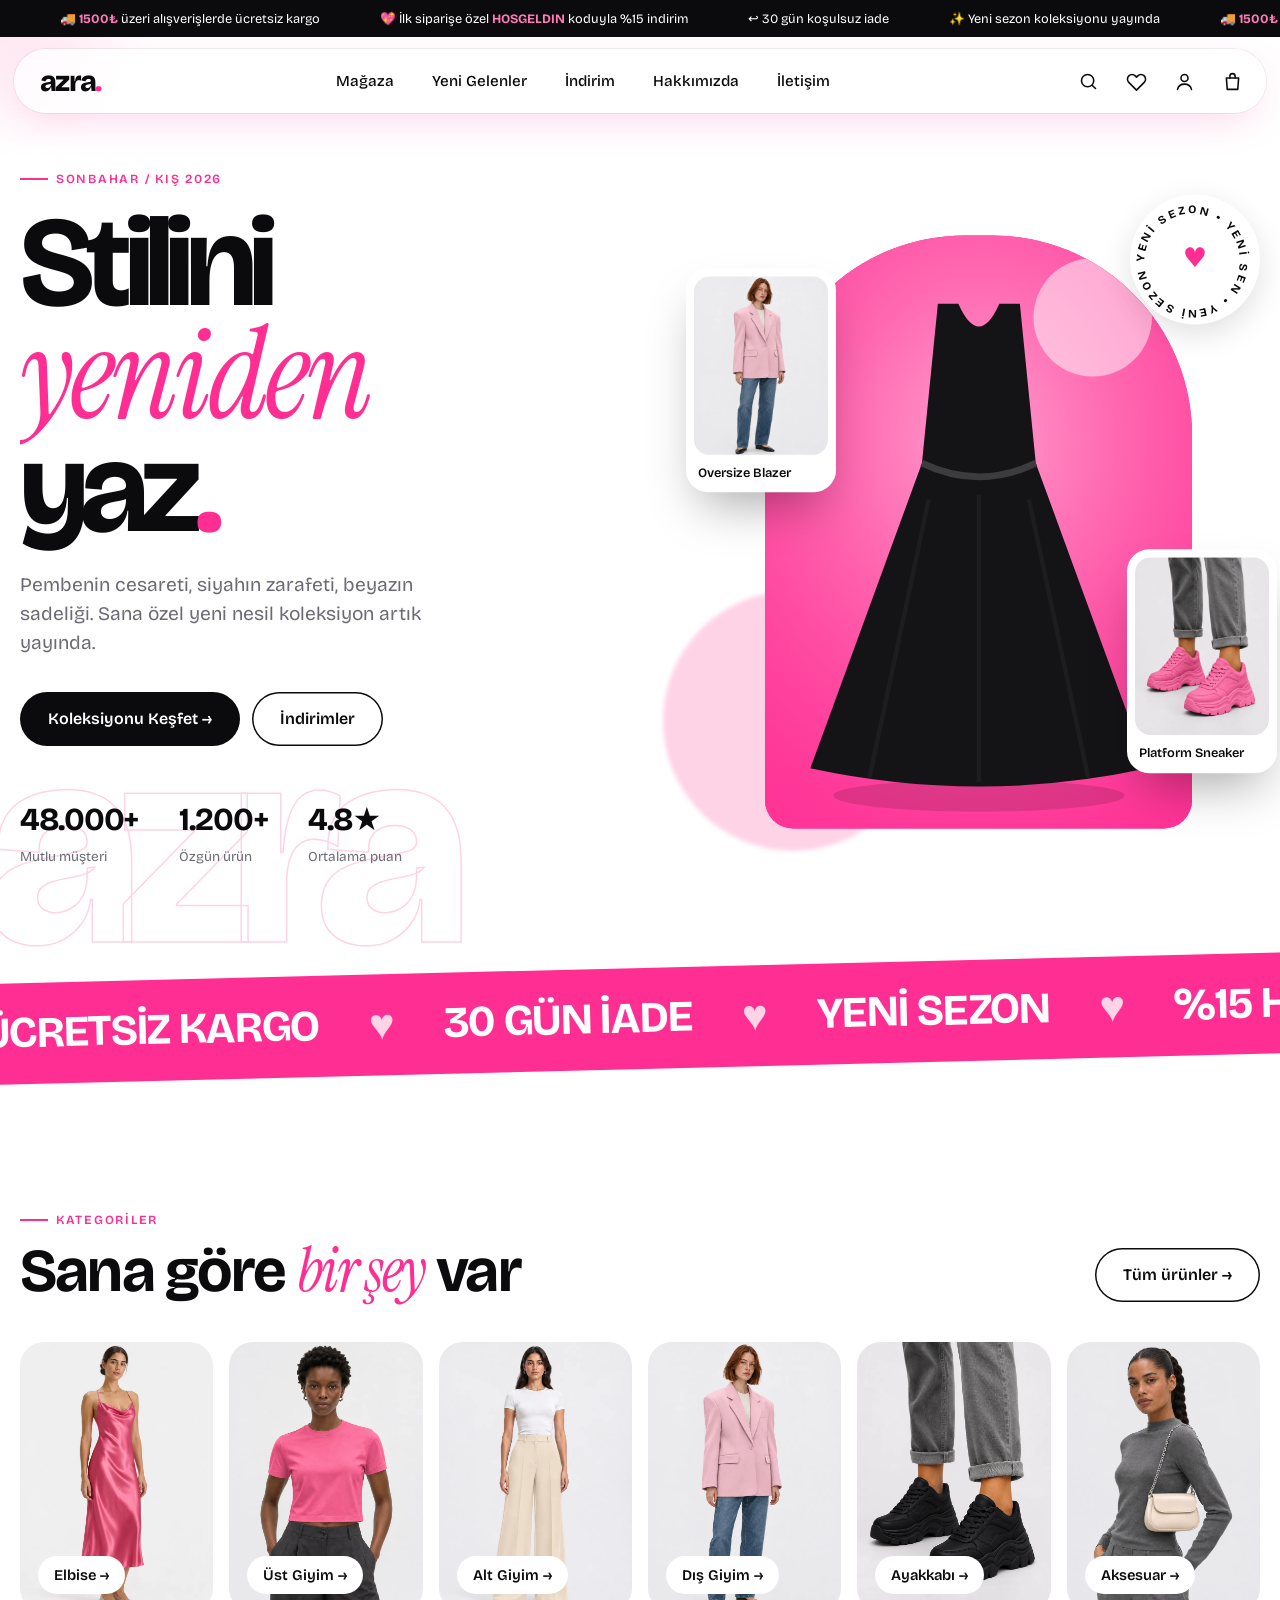
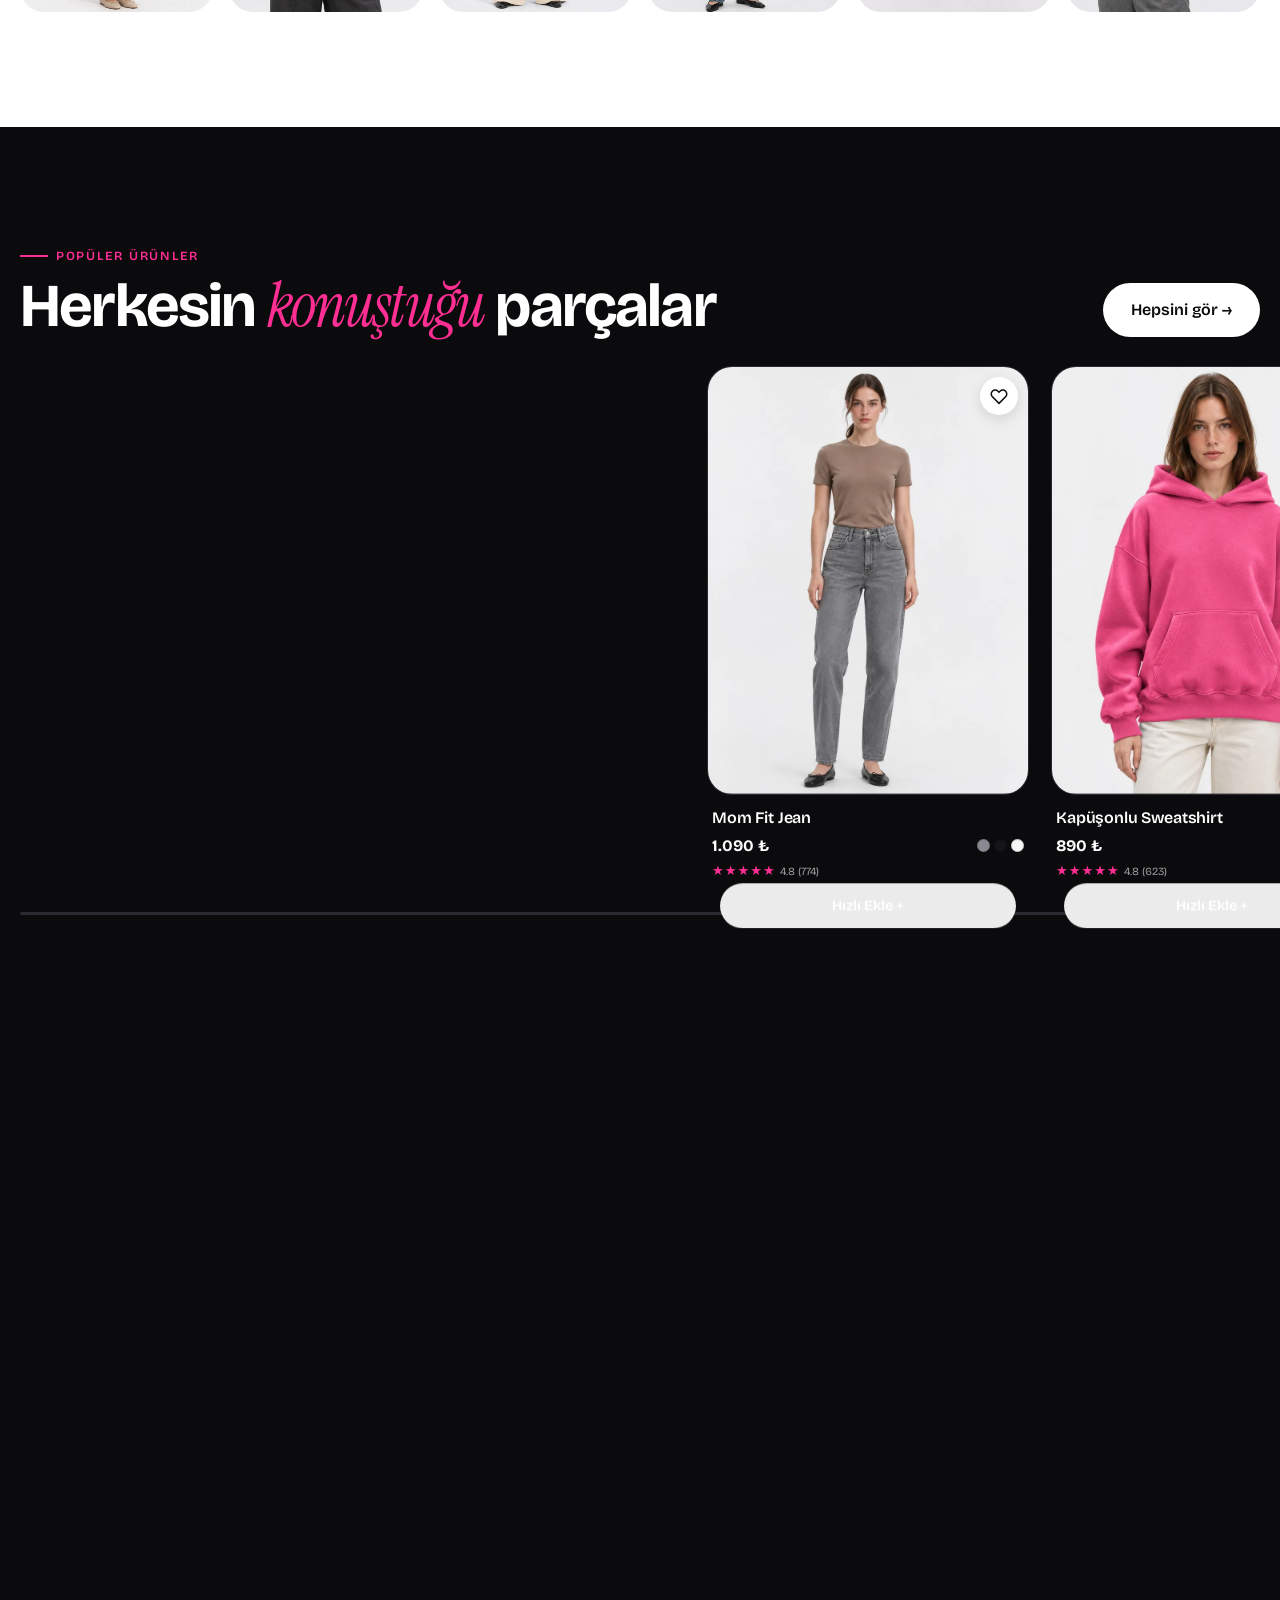
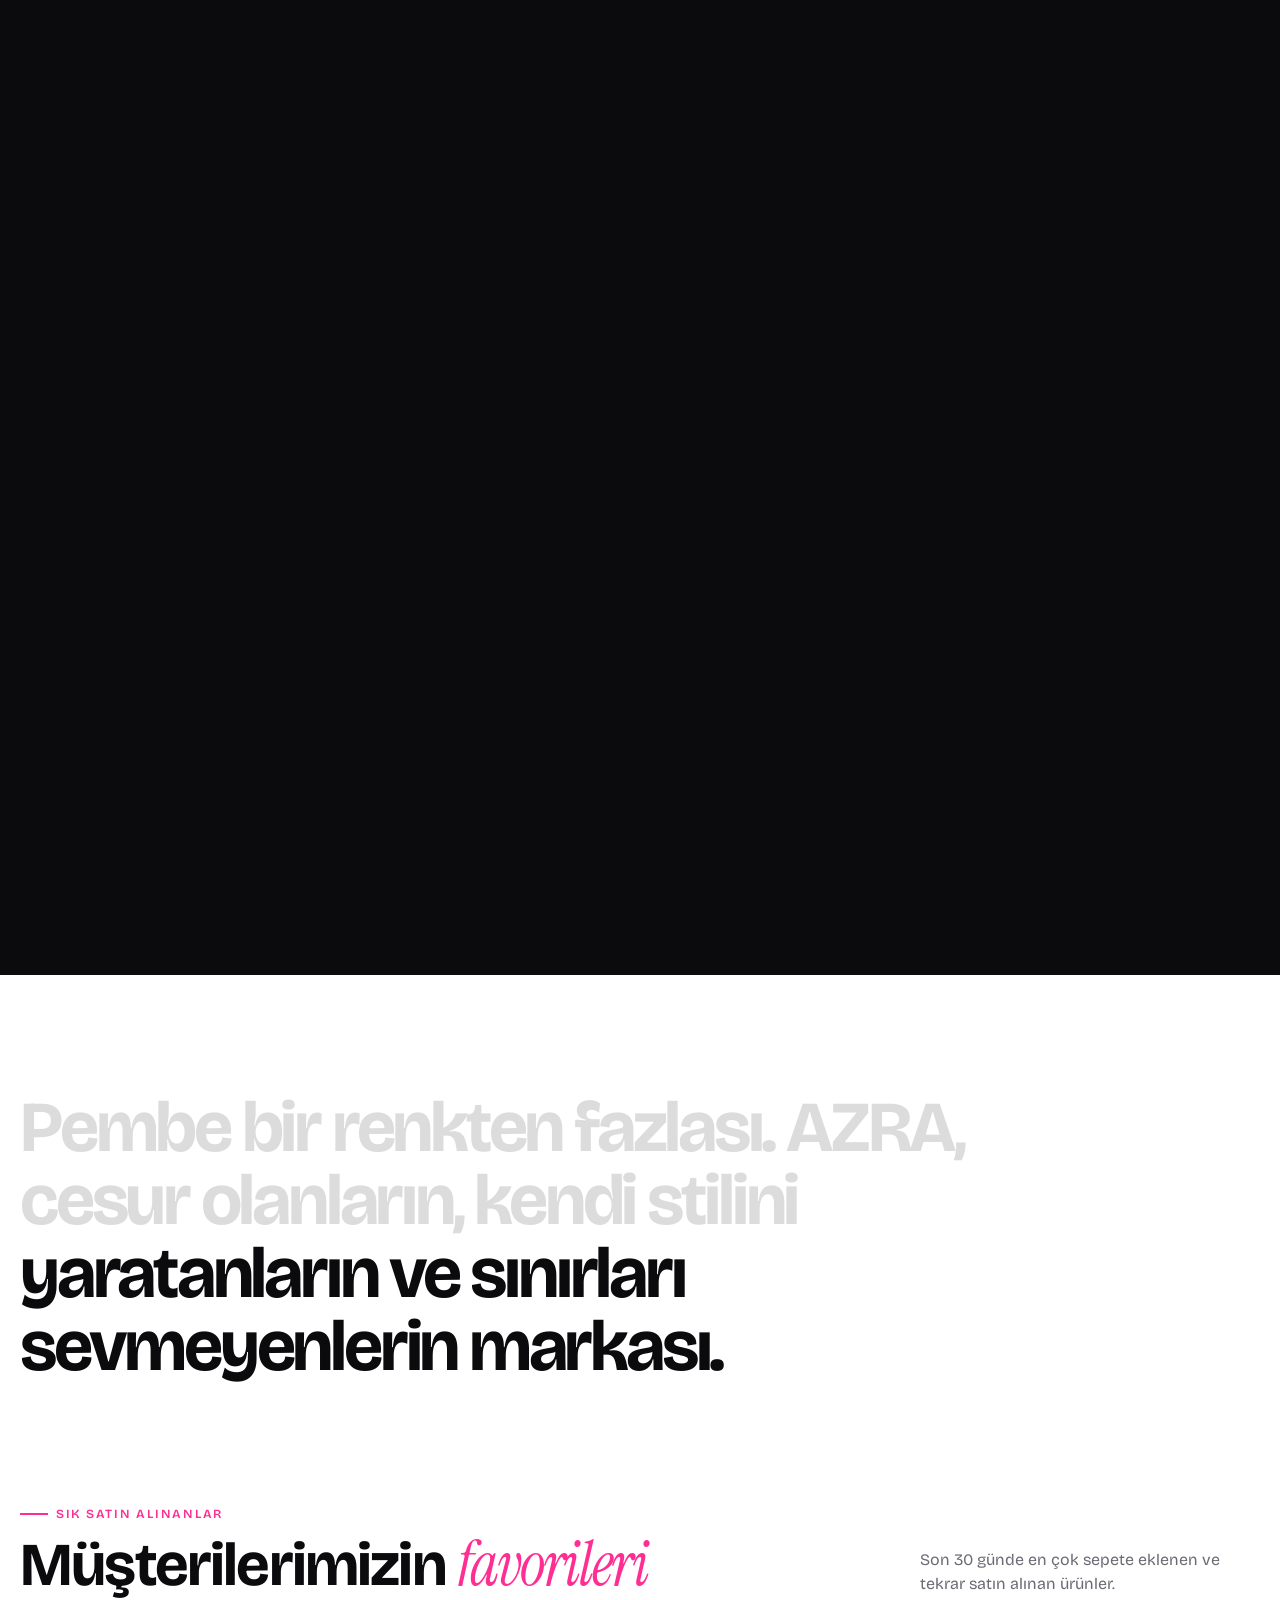
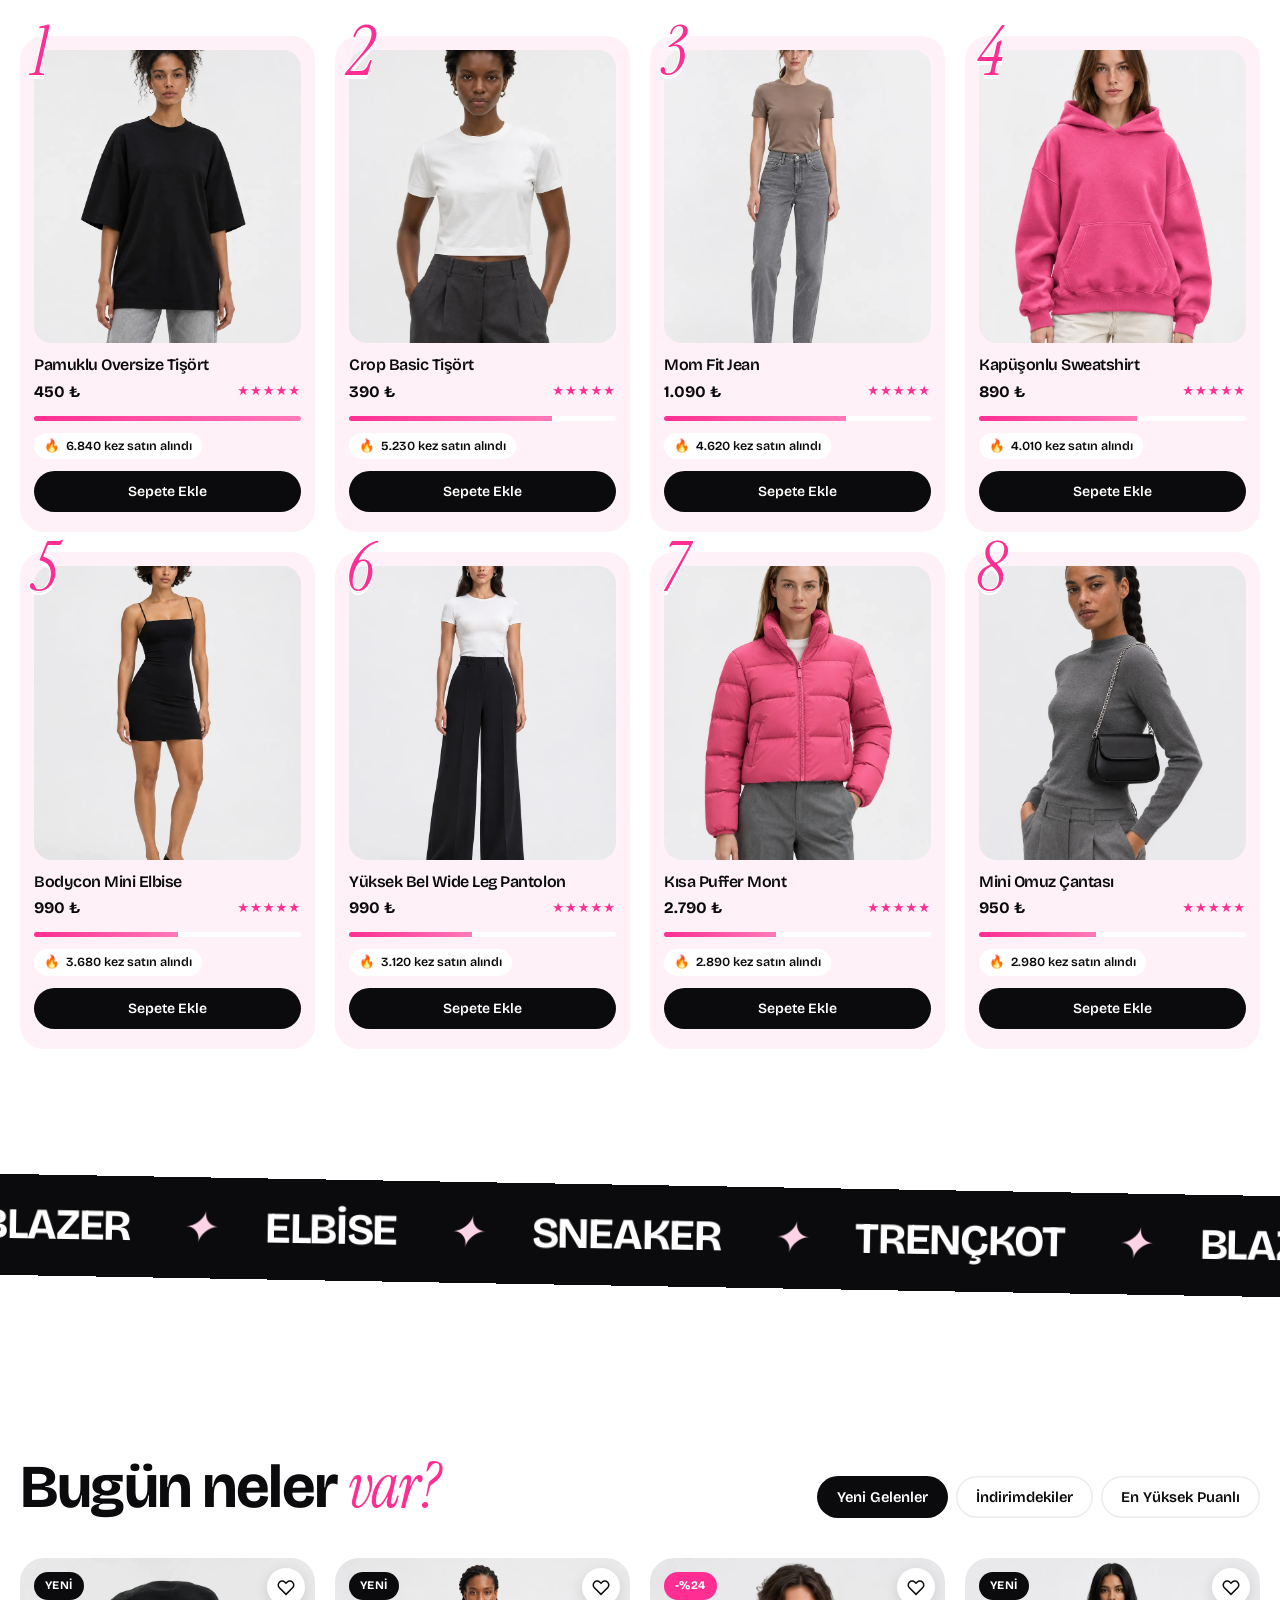
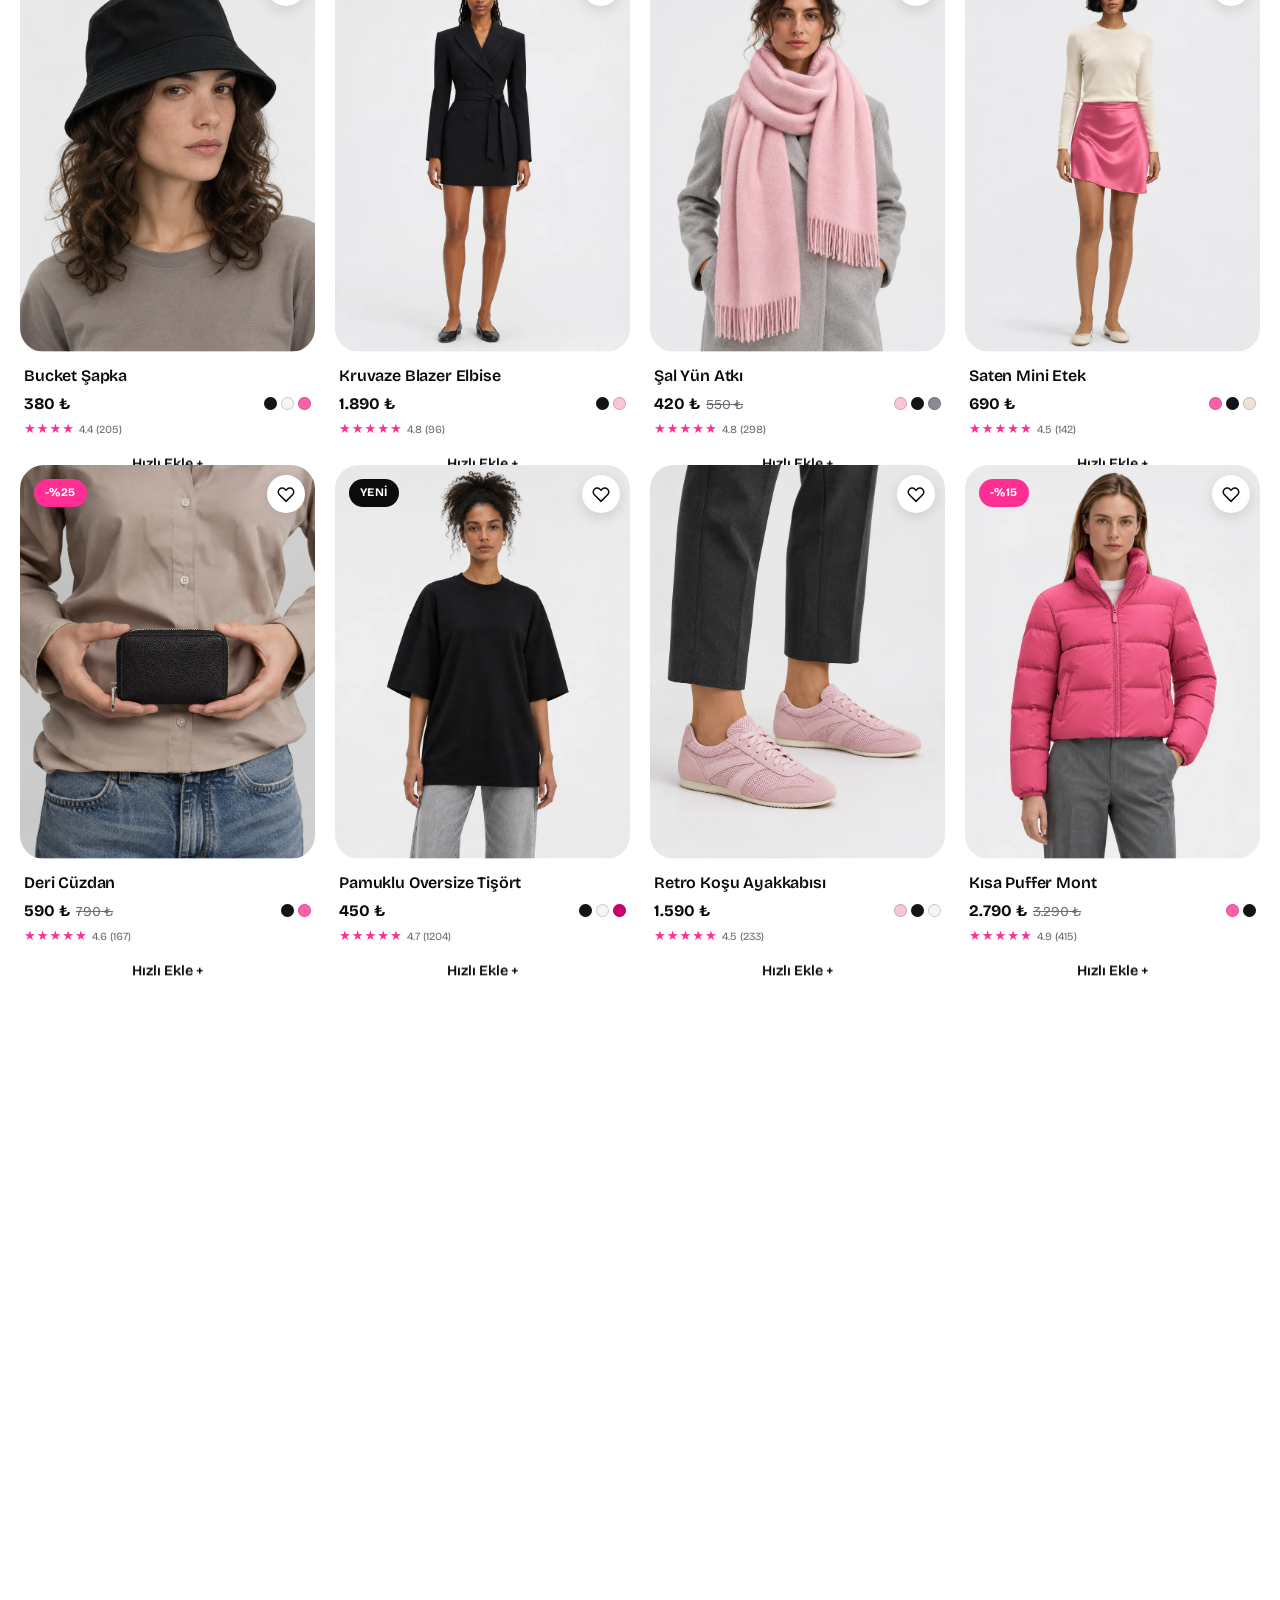
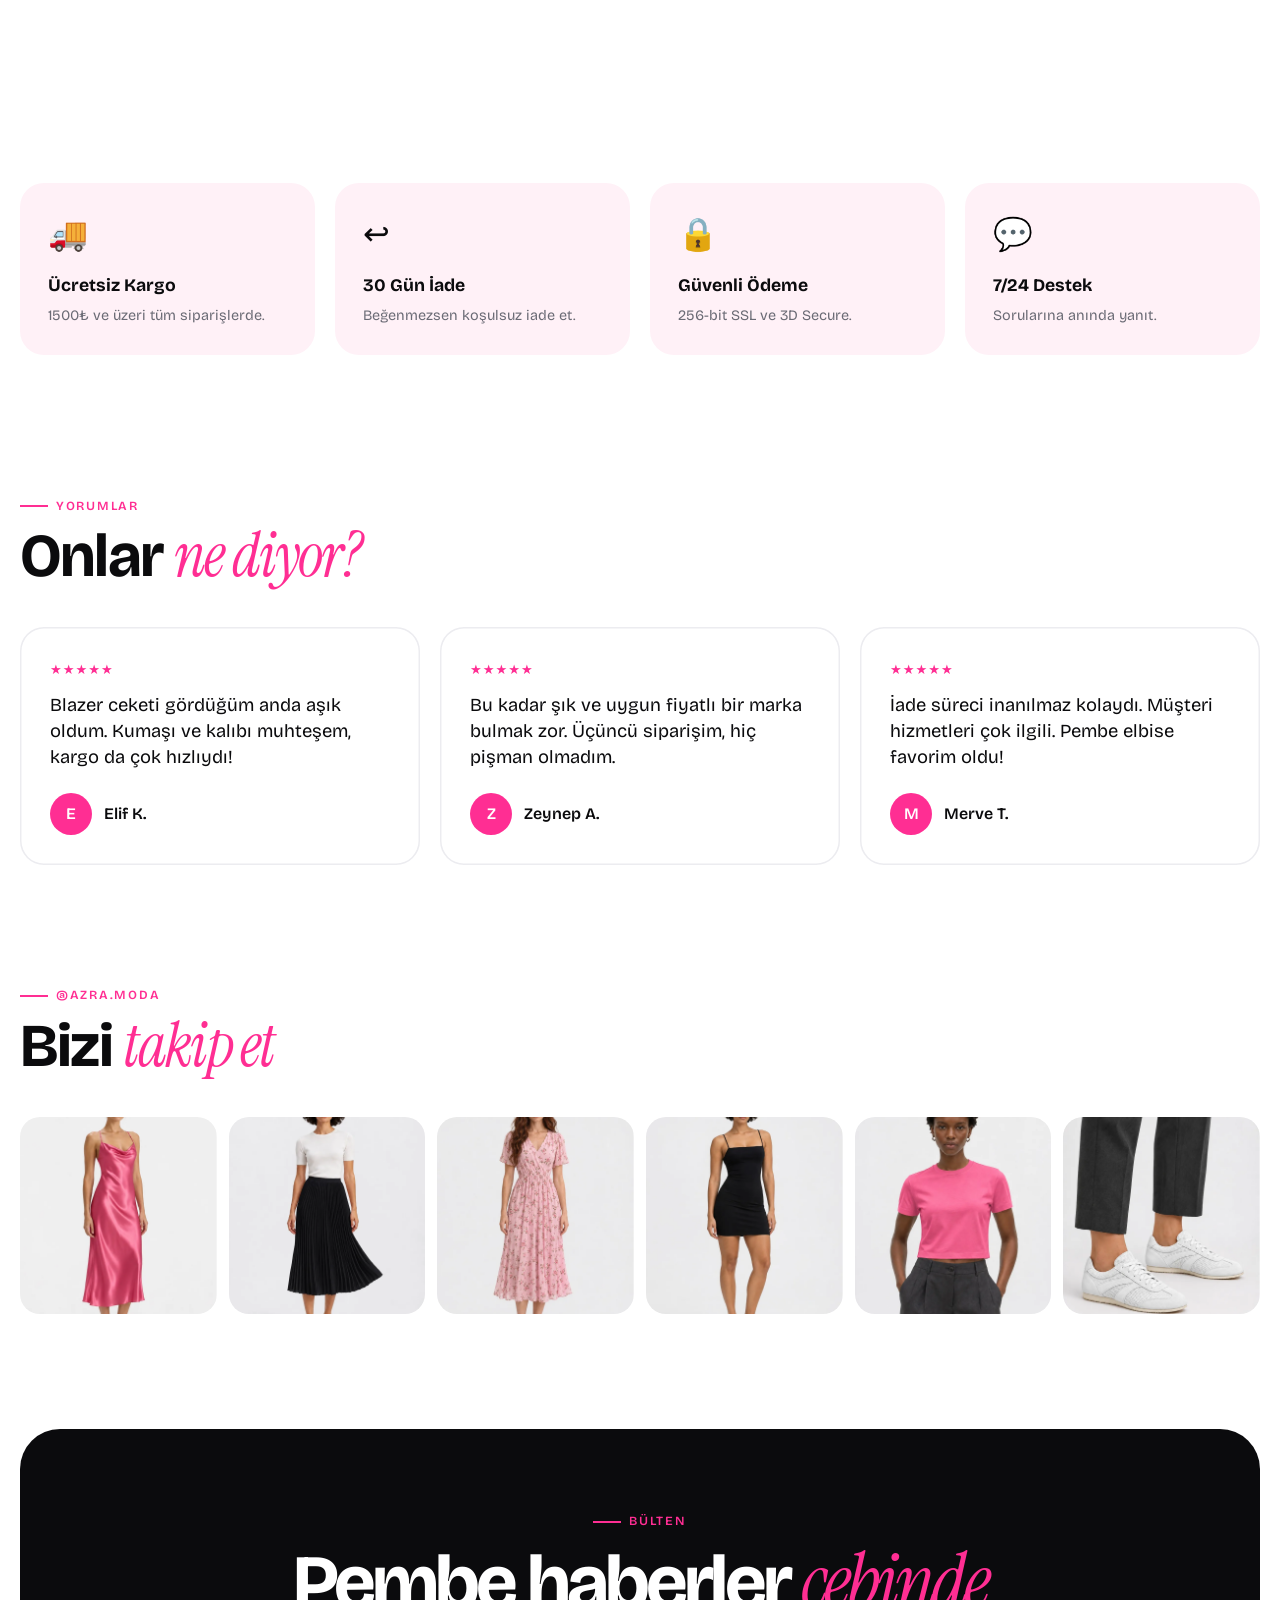
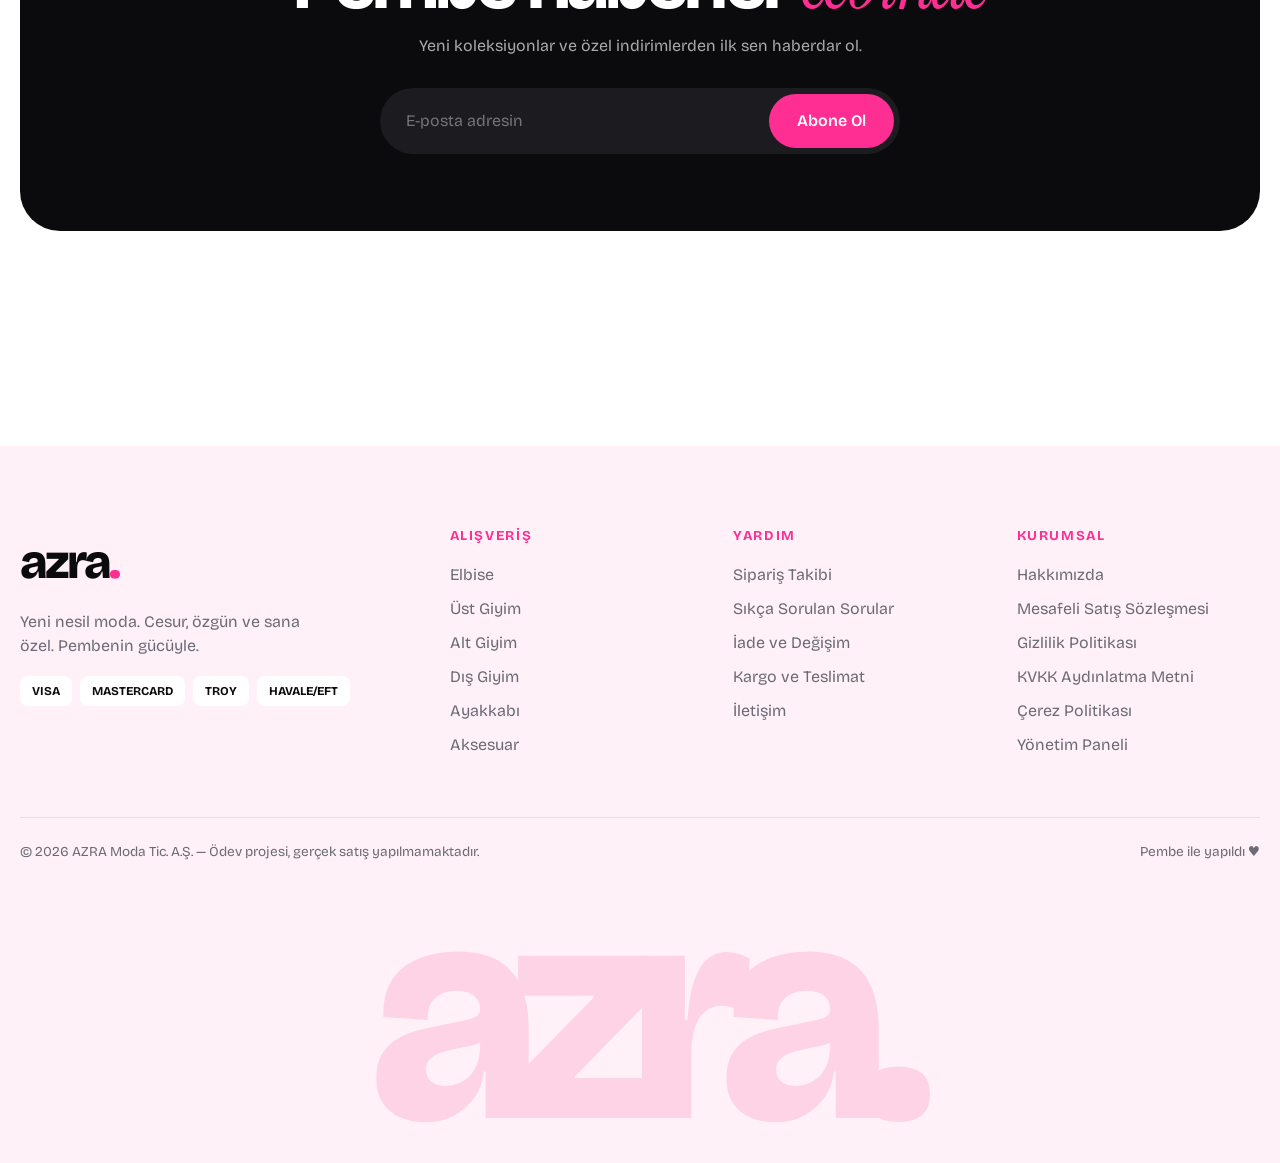
==== index.html @ 54b7c6b0 "AZRA e-ticaret sitesi: gerçek ürün fotoğrafları eklendi Co-Authored-By: Claude Sonnet 5.5 <noreply@a" ====
<!doctype html>
<html lang="tr">
<head>
<meta charset="utf-8"><meta name="viewport" content="width=device-width,initial-scale=1">
<title>AZRA — Yeni Nesil Moda</title>
<meta name="description" content="AZRA: pembe, siyah ve beyazın gücüyle yeni nesil giyim mağazası.">
<link rel="stylesheet" href="css/style.css">
<script defer src="js/data.js"></script><script defer src="js/app.js"></script><script defer src="js/pages.js"></script>
</head>
<body data-page="home">
<main>
<!-- HERO -->
<section class="hero"><div class="wrap">
 <div class="hero-grid">
  <div>
   <span class="eyebrow rv">Sonbahar / Kış 2026</span>
   <h1 style="margin-top:18px"><span class="mask"><span>Stilini</span></span><span class="mask" style="--d:.12s"><span><span class="serif">yeniden</span></span></span><span class="mask" style="--d:.24s"><span>yaz<span class="pink">.</span></span></span></h1>
   <p class="lead rv" style="--d:.4s">Pembenin cesareti, siyahın zarafeti, beyazın sadeliği. Sana özel yeni nesil koleksiyon artık yayında.</p>
   <div class="cta rv" style="--d:.5s"><a class="btn" href="products.html?f=new">Koleksiyonu Keşfet →</a><a class="btn ghost" href="products.html?f=sale">İndirimler</a></div>
   <div class="hero-stats rv" style="--d:.6s"><div><b data-count="48000" data-suf="+">0</b><span>Mutlu müşteri</span></div><div><b data-count="1200" data-suf="+">0</b><span>Özgün ürün</span></div><div><b>4.8★</b><span>Ortalama puan</span></div></div>
  </div>
  <div class="hero-vis rv z">
   <div class="blob" data-speed=".08" style="width:260px;height:260px;background:var(--soft);left:-6%;bottom:-4%"></div>
   <div class="hv-main" data-speed=".04" id="hv-main"></div>
   <div class="hv-card hv-1" data-speed=".12"><div class="im" id="hv1"></div><small>Oversize Blazer</small></div>
   <div class="hv-card hv-2" data-speed="-.08"><div class="im" id="hv2"></div><small>Platform Sneaker</small></div>
   <div class="spinwrap" data-speed=".1"><svg class="spin" viewBox="0 0 130 130"><defs><path id="cp" d="M65 65m-48 0a48 48 0 1 1 96 0a48 48 0 1 1-96 0"/></defs><text><textPath href="#cp">YENİ SEZON • YENİ SEN • YENİ SEZON •</textPath></text></svg></div>
  </div>
 </div>
</div><div class="bgword" data-speed="-.05">azra</div></section>

<div class="band"><div class="mq"><span>ÜCRETSİZ KARGO</span><span class="serif">♥</span><span>30 GÜN İADE</span><span class="serif">♥</span><span>YENİ SEZON</span><span class="serif">♥</span><span>%15 HOŞ GELDİN</span><span class="serif">♥</span><span>ÜCRETSİZ KARGO</span><span class="serif">♥</span><span>30 GÜN İADE</span><span class="serif">♥</span><span>YENİ SEZON</span><span class="serif">♥</span><span>%15 HOŞ GELDİN</span><span class="serif">♥</span></div></div>

<!-- KATEGORİLER -->
<section class="sec"><div class="wrap">
 <div class="sec-head"><div><span class="eyebrow rv">Kategoriler</span><h2 class="title rv">Sana göre <span class="serif pink">bir şey</span> var</h2></div><a class="btn ghost rv" href="products.html">Tüm ürünler →</a></div>
 <div class="cats" id="cats"></div>
</div></section>

<!-- POPÜLER ÜRÜNLER: yatay kaydırmalı vitrin -->
<section class="hs"><div class="hs-pin">
 <div class="hs-head"><span class="eyebrow">Popüler Ürünler</span><div class="sec-head" style="margin:10px 0 0"><h2 class="title" style="color:#fff;margin:0">Herkesin <span class="serif pink">konuştuğu</span> parçalar</h2><a class="btn light" href="products.html">Hepsini gör →</a></div></div>
 <div class="hs-track" id="pop-track"></div>
 <div class="hs-bar"><i></i></div>
</div></section>

<!-- MANİFESTO -->
<section class="sec"><div class="wrap"><p class="statement">Pembe bir renkten fazlası. AZRA, cesur olanların, kendi stilini yaratanların ve sınırları sevmeyenlerin markası.</p></div></section>

<!-- SIK SATIN ALINANLAR -->
<section class="sec" style="padding-top:0"><div class="wrap">
 <div class="sec-head"><div><span class="eyebrow rv">Sık Satın Alınanlar</span><h2 class="title rv">Müşterilerimizin <span class="serif pink">favorileri</span></h2></div><p class="muted rv" style="max-width:340px">Son 30 günde en çok sepete eklenen ve tekrar satın alınan ürünler.</p></div>
 <div class="rank" id="rank"></div>
</div></section>

<div class="band dark"><div class="mq"><span>BLAZER</span><span class="serif pink">✦</span><span>ELBİSE</span><span class="serif pink">✦</span><span>SNEAKER</span><span class="serif pink">✦</span><span>TRENÇKOT</span><span class="serif pink">✦</span><span>BLAZER</span><span class="serif pink">✦</span><span>ELBİSE</span><span class="serif pink">✦</span><span>SNEAKER</span><span class="serif pink">✦</span><span>TRENÇKOT</span><span class="serif pink">✦</span></div></div>

<!-- VİTRİN (sekmeli) -->
<section class="sec"><div class="wrap">
 <div class="sec-head"><div><span class="eyebrow rv">Vitrin</span><h2 class="title rv">Bugün neler <span class="serif pink">var?</span></h2></div>
  <div class="tabs rv" id="vit-tabs"><button class="tab on" data-k="new">Yeni Gelenler</button><button class="tab" data-k="sale">İndirimdekiler</button><button class="tab" data-k="top">En Yüksek Puanlı</button></div></div>
 <div class="grid" id="vit"></div>
</div></section>

<!-- KAMPANYA -->
<section class="sec" style="padding-top:0"><div class="wrap">
 <div class="promo rv z"><div class="t"><span class="eyebrow" style="color:#fff">Sınırlı süre</span><h2 style="margin-top:14px">İlk alışverişe<br><span class="serif">%15</span> indirim</h2><p>Üye ol, kodu sepette kullan; sonbaharın en pembe fırsatını kaçırma.</p><div class="code">HOSGELDIN</div><br><a class="btn light" href="login.html">Hemen Üye Ol →</a></div>
  <div class="v"><div class="circle" data-speed=".1" style="width:340px;height:340px;background:#ff7ab8;right:-60px;top:-60px"></div><div class="circle" data-speed="-.07" style="width:180px;height:180px;background:#0b0b0d;left:10%;bottom:-40px"></div><div id="promo-art" data-speed=".06" data-rot="0" style="position:absolute;inset:0;display:grid;place-items:center"></div></div></div>
</div></section>

<!-- AVANTAJLAR -->
<section class="sec" style="padding-top:20px"><div class="wrap"><div class="feats">
 <div class="feat rv"><div class="e">🚚</div><h4>Ücretsiz Kargo</h4><p>1500₺ ve üzeri tüm siparişlerde.</p></div>
 <div class="feat rv" style="--d:.08s"><div class="e">↩️</div><h4>30 Gün İade</h4><p>Beğenmezsen koşulsuz iade et.</p></div>
 <div class="feat rv" style="--d:.16s"><div class="e">🔒</div><h4>Güvenli Ödeme</h4><p>256-bit SSL ve 3D Secure.</p></div>
 <div class="feat rv" style="--d:.24s"><div class="e">💬</div><h4>7/24 Destek</h4><p>Sorularına anında yanıt.</p></div>
</div></div></section>

<!-- YORUMLAR -->
<section class="sec" style="padding-top:20px"><div class="wrap">
 <div class="sec-head"><div><span class="eyebrow rv">Yorumlar</span><h2 class="title rv">Onlar <span class="serif pink">ne diyor?</span></h2></div></div>
 <div class="tst">
  <div class="tc rv"><span class="stars">★★★★★</span><q>Blazer ceketi gördüğüm anda aşık oldum. Kumaşı ve kalıbı muhteşem, kargo da çok hızlıydı!</q><div class="who"><i>E</i>Elif K.</div></div>
  <div class="tc rv" style="--d:.1s"><span class="stars">★★★★★</span><q>Bu kadar şık ve uygun fiyatlı bir marka bulmak zor. Üçüncü siparişim, hiç pişman olmadım.</q><div class="who"><i>Z</i>Zeynep A.</div></div>
  <div class="tc rv" style="--d:.2s"><span class="stars">★★★★★</span><q>İade süreci inanılmaz kolaydı. Müşteri hizmetleri çok ilgili. Pembe elbise favorim oldu!</q><div class="who"><i>M</i>Merve T.</div></div>
 </div>
</div></section>

<!-- INSTA -->
<section class="sec" style="padding-top:0"><div class="wrap">
 <div class="sec-head"><div><span class="eyebrow rv">@azra.moda</span><h2 class="title rv">Bizi <span class="serif pink">takip et</span></h2></div></div>
 <div class="insta" id="insta"></div>
</div></section>

<!-- BÜLTEN -->
<section class="sec" style="padding-top:0"><div class="wrap"><div class="news rv z">
 <span class="eyebrow">Bülten</span><h2 style="margin-top:12px">Pembe haberler <span class="serif pink">cebinde</span></h2><p style="color:#aaa;margin-top:12px">Yeni koleksiyonlar ve özel indirimlerden ilk sen haberdar ol.</p>
 <form id="news-form"><input type="email" placeholder="E-posta adresin" required><button class="btn pinkb">Abone Ol</button></form>
</div></div></section>
</main>
</body>
</html>
---- css/style.css ----
@import url('https://fonts.googleapis.com/css2?family=Bricolage+Grotesque:opsz,wght@12..96,300..800&family=Instrument+Serif:ital@0;1&display=swap');
:root{
  --ink:#0b0b0d;--paper:#fff;--blush:#fff1f7;--pink:#ff2e93;--pink2:#ff7ab8;--soft:#ffd3e6;
  --grey:#6b6b75;--line:#ececf0;--r:24px;--ease:cubic-bezier(.22,1,.36,1);
  --f:'Bricolage Grotesque',system-ui,sans-serif;--serif:'Instrument Serif',Georgia,serif;
}
*{box-sizing:border-box;margin:0;padding:0}
html{scroll-behavior:smooth}
body{font-family:var(--f);color:var(--ink);background:var(--paper);line-height:1.5;overflow-x:hidden;-webkit-font-smoothing:antialiased}
a{color:inherit;text-decoration:none}
img,svg{display:block;max-width:100%}
button,input,select,textarea{font:inherit;color:inherit}
button{cursor:pointer;border:0;background:none}
ul{list-style:none}
::selection{background:var(--pink);color:#fff}
.wrap{width:min(1280px,100% - 40px);margin-inline:auto}
.serif{font-family:var(--serif);font-style:italic;font-weight:400}
.pink{color:var(--pink)}
.eyebrow{display:inline-flex;gap:8px;align-items:center;font-size:.78rem;letter-spacing:.14em;text-transform:uppercase;font-weight:600;color:var(--pink)}
.eyebrow::before{content:"";width:28px;height:2px;background:currentColor}
h1,h2,h3{line-height:1.02;letter-spacing:-.03em;font-weight:700}
h2.title{font-size:clamp(2rem,5vw,3.8rem);margin:10px 0 0}
.sec{padding:clamp(60px,9vw,120px) 0}
.sec-head{display:flex;justify-content:space-between;align-items:flex-end;gap:20px;margin-bottom:40px;flex-wrap:wrap}

/* progress */
.progress{position:fixed;top:0;left:0;height:3px;width:0;background:linear-gradient(90deg,var(--pink),var(--pink2));z-index:200}

/* buttons */
.btn{position:relative;display:inline-flex;align-items:center;justify-content:center;gap:10px;padding:15px 28px;border-radius:999px;font-weight:600;background:var(--ink);color:#fff;overflow:hidden;isolation:isolate;transition:transform .3s var(--ease),color .3s;white-space:nowrap}
.btn::before{content:"";position:absolute;inset:0;background:var(--pink);transform:translateY(101%);transition:transform .4s var(--ease);z-index:-1;border-radius:inherit}
.btn:hover::before{transform:none}.btn:hover{transform:translateY(-2px)}
.btn.pinkb{background:var(--pink)}.btn.pinkb::before{background:var(--ink)}
.btn.ghost{background:transparent;color:var(--ink);box-shadow:inset 0 0 0 1.5px var(--ink)}
.btn.ghost::before{background:var(--ink)}.btn.ghost:hover{color:#fff}
.btn.light{background:#fff;color:var(--ink)}.btn.light::before{background:var(--pink)}.btn.light:hover{color:#fff}
.btn.sm{padding:10px 18px;font-size:.88rem}.btn.block{width:100%}
.btn:disabled{opacity:.5;pointer-events:none}

/* topbar + header */
.topbar{background:var(--ink);color:#fff;font-size:.8rem;overflow:hidden;white-space:nowrap;padding:9px 0}
.topbar .mq{display:inline-flex;gap:60px;animation:mq 30s linear infinite;padding-left:60px}
.topbar b{color:var(--pink2)}
@keyframes mq{to{transform:translateX(-50%)}}
.hdr{position:sticky;top:12px;z-index:100;padding:0 14px;margin-top:12px;transition:transform .4s var(--ease)}
.hdr-in{width:min(1280px,100%);margin:auto;display:flex;align-items:center;gap:24px;justify-content:space-between;padding:10px 12px 10px 26px;border-radius:999px;background:rgba(255,255,255,.72);backdrop-filter:blur(18px) saturate(1.6);-webkit-backdrop-filter:blur(18px) saturate(1.6);box-shadow:0 0 0 1px rgba(0,0,0,.06),0 12px 40px -12px rgba(255,46,147,.25);transition:.4s var(--ease)}
.hdr.scrolled .hdr-in{box-shadow:0 0 0 1px rgba(0,0,0,.06),0 18px 50px -14px rgba(0,0,0,.25)}
.logo{font-size:1.8rem;font-weight:800;letter-spacing:-.06em}.logo span{color:var(--pink)}
.hdr nav{display:flex;gap:6px}
.hdr nav a{padding:9px 16px;border-radius:999px;font-weight:500;font-size:.95rem;transition:.25s}
.hdr nav a:hover,.hdr nav a.on{background:var(--ink);color:#fff}
.acts{display:flex;gap:4px;align-items:center}
.ico{position:relative;width:44px;height:44px;border-radius:50%;display:grid;place-items:center;transition:.25s}
.ico:hover{background:var(--soft)}
.ico svg{width:21px;height:21px;fill:none;stroke:currentColor;stroke-width:1.8;stroke-linecap:round;stroke-linejoin:round}
.ico .b{position:absolute;top:2px;right:0;min-width:18px;height:18px;border-radius:9px;background:var(--pink);color:#fff;font-size:.68rem;font-weight:700;display:grid;place-items:center;padding:0 5px;transform:scale(0);transition:.3s var(--ease)}
.ico .b.on{transform:scale(1)}
.burger{display:none}
@media(max-width:960px){
  .hdr nav{position:fixed;inset:0 0 0 auto;width:min(320px,86vw);flex-direction:column;background:#fff;padding:90px 24px 24px;transform:translateX(105%);transition:.45s var(--ease);box-shadow:-20px 0 60px rgba(0,0,0,.15);z-index:150}
  .hdr nav.open{transform:none}.hdr nav a{font-size:1.3rem;padding:14px 16px}
  .burger{display:grid}.hdr-in{padding-left:10px;gap:6px}.hdr-in .logo{margin-right:auto}
}

/* drawer / overlays */
.scrim{position:fixed;inset:0;background:rgba(11,11,13,.5);backdrop-filter:blur(4px);opacity:0;pointer-events:none;transition:.4s;z-index:180}
.scrim.on{opacity:1;pointer-events:auto}
.drawer{position:fixed;top:0;right:0;height:100%;width:min(440px,100%);background:#fff;z-index:190;transform:translateX(105%);transition:transform .5s var(--ease);display:flex;flex-direction:column}
.drawer.on{transform:none}
.drawer-h{display:flex;justify-content:space-between;align-items:center;padding:22px 24px;border-bottom:1px solid var(--line);font-size:1.3rem;font-weight:700}
.drawer-b{flex:1;overflow:auto;padding:16px 24px}
.drawer-f{padding:20px 24px;border-top:1px solid var(--line);display:grid;gap:12px}
.row{display:flex;justify-content:space-between;align-items:center;gap:12px}
.mi{display:grid;grid-template-columns:78px 1fr auto;gap:14px;padding:14px 0;border-bottom:1px solid var(--line);align-items:center}
.mi .th{border-radius:14px;overflow:hidden;aspect-ratio:3/4}
.mi h4{font-size:.95rem;line-height:1.25}.mi small{color:var(--grey)}
.x{color:var(--grey);font-size:1.3rem;line-height:1}.x:hover{color:var(--pink)}
.empty{text-align:center;padding:60px 20px;color:var(--grey)}
.empty .big{font-size:3rem}
.search-ov{position:fixed;inset:0;background:rgba(255,255,255,.96);backdrop-filter:blur(14px);z-index:210;display:none;padding:12vh 20px 20px;overflow:auto}
.search-ov.on{display:block;animation:fade .3s}
.search-ov .in{width:min(760px,100%);margin:auto}
.search-ov input{width:100%;font-size:clamp(1.6rem,5vw,3rem);border:0;border-bottom:3px solid var(--ink);padding:10px 0;background:none;outline:none;font-weight:600;letter-spacing:-.03em}
.sr{display:grid;grid-template-columns:56px 1fr auto;gap:14px;align-items:center;padding:12px 0;border-bottom:1px solid var(--line)}
.sr .th{aspect-ratio:3/4;border-radius:10px;overflow:hidden}
@keyframes fade{from{opacity:0}}
.toasts{position:fixed;bottom:22px;left:50%;transform:translateX(-50%);z-index:300;display:grid;gap:8px;justify-items:center}
.toast{background:var(--ink);color:#fff;padding:13px 22px;border-radius:999px;font-size:.92rem;animation:toast .5s var(--ease);box-shadow:0 14px 40px rgba(0,0,0,.3)}
.toast b{color:var(--pink2)}
@keyframes toast{from{opacity:0;transform:translateY(20px) scale(.9)}}
.modal{position:fixed;inset:0;display:grid;place-items:center;z-index:250;padding:20px;background:rgba(11,11,13,.55);backdrop-filter:blur(6px);animation:fade .3s}
.modal-c{background:#fff;border-radius:28px;padding:32px;width:min(520px,100%);max-height:90vh;overflow:auto;position:relative;animation:pop .45s var(--ease)}
@keyframes pop{from{opacity:0;transform:scale(.9) translateY(20px)}}
.modal-c .close{position:absolute;top:16px;right:20px;font-size:1.8rem}

/* reveal */
.rv{opacity:0;transform:translateY(46px);transition:opacity .9s var(--ease),transform .9s var(--ease);transition-delay:var(--d,0s)}
.rv.in{opacity:1;transform:none}
.rv.l{transform:translateX(-60px)}.rv.r{transform:translateX(60px)}.rv.z{transform:scale(.88)}
.rv.in.l,.rv.in.r,.rv.in.z{transform:none}
.mask{overflow:hidden;display:block}.mask>span{display:block;transform:translateY(110%);transition:transform 1.1s var(--ease);transition-delay:var(--d,0s)}
.in .mask>span,.mask.in>span{transform:none}

/* hero */
.hero{position:relative;padding:50px 0 80px;overflow:hidden}
.hero-grid{display:grid;grid-template-columns:1.15fr 1fr;gap:30px;align-items:center;min-height:78vh}
.hero h1{font-size:clamp(3.4rem,10vw,9rem);letter-spacing:-.06em;line-height:.88}
.hero h1 .serif{color:var(--pink);letter-spacing:-.03em}
.hero p.lead{font-size:1.2rem;color:var(--grey);max-width:460px;margin:26px 0 34px}
.hero .cta{display:flex;gap:12px;flex-wrap:wrap}
.hero-stats{display:flex;gap:40px;margin-top:50px}
.hero-stats b{display:block;font-size:2rem;letter-spacing:-.04em}.hero-stats span{font-size:.85rem;color:var(--grey)}
.hero-vis{position:relative;height:min(640px,70vh)}
.blob{position:absolute;border-radius:50%;filter:blur(2px)}
.hv-main{position:absolute;inset:6% 12% 0 12%;border-radius:200px 200px 28px 28px;background:var(--pink);overflow:hidden}
.hv-main svg{width:100%;height:100%}
.hv-card{position:absolute;width:150px;border-radius:22px;overflow:hidden;box-shadow:0 25px 50px -15px rgba(0,0,0,.35);background:#fff;padding:8px}
.hv-card .im{border-radius:16px;overflow:hidden;aspect-ratio:3/4}
.hv-card small{display:block;padding:8px 4px 2px;font-weight:600;font-size:.8rem}
.hv-1{left:-2%;top:12%}.hv-2{right:-3%;bottom:10%}
.spin{position:absolute;right:2%;top:2%;width:130px;height:130px;animation:rot 18s linear infinite}
.spin text{font-size:11.5px;font-weight:700;letter-spacing:.22em;fill:var(--ink)}
@keyframes rot{to{transform:rotate(360deg)}}
.spinwrap{position:absolute;right:0;top:0;width:130px;height:130px;display:grid;place-items:center;background:#fff;border-radius:50%;box-shadow:0 10px 30px rgba(0,0,0,.12)}
.spinwrap::after{content:"♥";position:absolute;color:var(--pink);font-size:1.7rem}
.bgword{position:absolute;left:-1%;bottom:-3vw;font-size:22vw;font-weight:800;letter-spacing:-.08em;color:transparent;-webkit-text-stroke:1.5px var(--soft);white-space:nowrap;pointer-events:none;z-index:-1;line-height:1}
@media(max-width:900px){.hero-grid{grid-template-columns:1fr;min-height:0}.hero-vis{height:480px}.hv-card{width:110px}}

/* marquee band */
.band{background:var(--pink);color:#fff;overflow:hidden;padding:18px 0;transform:rotate(-1.4deg);margin:20px -20px;white-space:nowrap}
.band .mq{display:inline-flex;gap:50px;animation:mq 28s linear infinite;font-size:clamp(1.6rem,3.4vw,2.8rem);font-weight:700;letter-spacing:-.03em}
.band.dark{background:var(--ink);transform:rotate(1deg)}.band.dark .mq{animation-direction:reverse}
.band .serif{color:var(--soft)}

/* categories */
.cats{display:grid;grid-template-columns:repeat(6,1fr);gap:16px}
.cat{position:relative;aspect-ratio:3/4.2;border-radius:var(--r);overflow:hidden;display:flex;align-items:flex-end;padding:18px;transition:transform .5s var(--ease)}
.cat svg{position:absolute;inset:0;width:100%;height:100%;transition:transform .8s var(--ease)}
.cat:hover svg{transform:scale(1.1) rotate(2deg)}.cat:hover{transform:translateY(-8px)}
.cat span{position:relative;background:#fff;padding:8px 16px;border-radius:999px;font-weight:600;font-size:.92rem}
@media(max-width:1000px){.cats{grid-template-columns:repeat(3,1fr)}}@media(max-width:560px){.cats{grid-template-columns:repeat(2,1fr)}}

/* product card */
.grid{display:grid;grid-template-columns:repeat(4,1fr);gap:26px 20px}
@media(max-width:1100px){.grid{grid-template-columns:repeat(3,1fr)}}
@media(max-width:760px){.grid{grid-template-columns:repeat(2,1fr);gap:20px 12px}}
.card{position:relative}
.card .im{position:relative;aspect-ratio:3/4;border-radius:var(--r);overflow:hidden;display:block}
.card .im svg{width:100%;height:100%;transition:transform .8s var(--ease)}
.card:hover .im svg{transform:scale(1.08)}
.card .badge{position:absolute;top:14px;left:14px;background:var(--ink);color:#fff;font-size:.72rem;font-weight:700;padding:5px 11px;border-radius:999px;letter-spacing:.04em}
.card .badge.sale{background:var(--pink)}
.card .fav{position:absolute;top:10px;right:10px;width:38px;height:38px;border-radius:50%;background:#fff;display:grid;place-items:center;box-shadow:0 4px 14px rgba(0,0,0,.12);transition:.3s var(--ease)}
.card .fav:hover{transform:scale(1.15)}
.fav svg{width:18px;height:18px;fill:none;stroke:var(--ink);stroke-width:2}
.fav.on svg{fill:var(--pink);stroke:var(--pink)}
.card .quick{position:absolute;left:12px;right:12px;bottom:12px;background:rgba(255,255,255,.92);backdrop-filter:blur(8px);border-radius:999px;padding:12px;font-weight:600;font-size:.9rem;transform:translateY(130%);transition:transform .5s var(--ease)}
.card:hover .quick{transform:none}.card .quick:hover{background:var(--pink);color:#fff}
@media(hover:none){.card .quick{transform:none;padding:9px;font-size:.8rem}}
.card .info{padding:14px 4px 0}
.card h3{font-size:1rem;font-weight:600;letter-spacing:-.01em;line-height:1.25}
.card .meta{display:flex;justify-content:space-between;align-items:center;margin-top:6px;gap:8px}
.price{font-weight:700}.price s{color:var(--grey);font-weight:400;font-size:.85em;margin-left:6px}.price .n{color:var(--pink)}
.dots{display:flex;gap:4px}.dots i{width:13px;height:13px;border-radius:50%;box-shadow:inset 0 0 0 1px rgba(0,0,0,.18)}
.stars{color:var(--pink);font-size:.82rem;letter-spacing:1px}.stars small{color:var(--grey);letter-spacing:0}

/* horizontal pinned scroll */
.hs{position:relative;background:var(--ink);color:#fff}
.hs-pin{position:sticky;top:0;height:100vh;overflow:hidden;display:flex;flex-direction:column;justify-content:center;gap:30px}
.hs-head{padding:0 max(20px,calc((100vw - 1280px)/2))}
.hs-track{display:flex;gap:24px;padding:0 max(20px,calc((100vw - 1280px)/2));will-change:transform;width:max-content}
.hs .card{width:min(320px,70vw);flex:none}
.hs .price s,.hs .stars small{color:#999}
.hs .fav{color:var(--ink)}
.hs-bar{margin:0 max(20px,calc((100vw - 1280px)/2));height:3px;background:#2a2a30;border-radius:3px}
.hs-bar i{display:block;height:100%;width:0;background:var(--pink);border-radius:3px}
@media(max-width:900px){.hs-pin{position:static;height:auto;padding:60px 0}.hs-track{overflow-x:auto;width:auto;scroll-snap-type:x mandatory;padding-bottom:10px}.hs .card{scroll-snap-align:start}.hs-bar{display:none}}

/* sık satın alınanlar */
.rank{display:grid;grid-template-columns:repeat(4,1fr);gap:20px}
@media(max-width:1000px){.rank{grid-template-columns:repeat(2,1fr)}}
.rk{position:relative;border-radius:var(--r);background:var(--blush);padding:14px 14px 20px;transition:transform .5s var(--ease),box-shadow .5s}
.rk:hover{transform:translateY(-8px);box-shadow:0 30px 60px -25px rgba(255,46,147,.5)}
.rk .num{position:absolute;z-index:2;top:-18px;left:12px;font-family:var(--serif);font-style:italic;font-size:4.2rem;line-height:1;color:var(--pink);-webkit-text-stroke:2px #fff;paint-order:stroke fill;text-shadow:0 4px 0 #fff}
.rk .im{aspect-ratio:1/1.1;border-radius:18px;overflow:hidden;display:block;margin-bottom:14px}
.rk .im svg{width:100%;height:100%}
.rk h3{font-size:1rem;font-weight:600}
.sold{display:inline-flex;gap:6px;align-items:center;font-size:.78rem;background:#fff;border-radius:999px;padding:4px 10px;margin-top:8px;font-weight:600}
.sold::before{content:"🔥"}
.rk .bar{height:5px;border-radius:5px;background:#fff;margin:12px 0 4px;overflow:hidden}.rk .bar i{display:block;height:100%;background:linear-gradient(90deg,var(--pink),var(--pink2));width:0;transition:width 1.4s var(--ease)}

/* tabs */
.tabs{display:flex;gap:8px;flex-wrap:wrap}
.tab{padding:10px 20px;border-radius:999px;font-weight:600;font-size:.92rem;box-shadow:inset 0 0 0 1.5px var(--line);transition:.3s}
.tab:hover{box-shadow:inset 0 0 0 1.5px var(--ink)}.tab.on{background:var(--ink);color:#fff;box-shadow:none}

/* statement */
.statement{font-size:clamp(2rem,5.6vw,5rem);font-weight:700;letter-spacing:-.045em;line-height:1.02;max-width:1100px}
.statement .w{opacity:.14;transition:opacity .25s}.statement .w.on{opacity:1}.statement .w.p.on{color:var(--pink)}

/* promo parallax */
.promo{position:relative;border-radius:40px;overflow:hidden;background:var(--pink);color:#fff;min-height:520px;display:grid;grid-template-columns:1.1fr 1fr;align-items:center;margin:0}
.promo .t{padding:clamp(30px,6vw,80px);position:relative;z-index:2}
.promo h2{font-size:clamp(2.6rem,7vw,6rem);letter-spacing:-.05em;line-height:.9}
.promo p{margin:20px 0 30px;max-width:380px;opacity:.9;font-size:1.1rem}
.promo .v{position:relative;height:100%;min-height:340px}
.promo .circle{position:absolute;border-radius:50%}
.promo .v svg{position:absolute;width:62%;left:20%;top:12%;filter:drop-shadow(0 30px 40px rgba(0,0,0,.3))}
.code{display:inline-block;border:2px dashed #fff;padding:10px 20px;border-radius:14px;font-weight:700;letter-spacing:.14em;margin-bottom:26px}
@media(max-width:800px){.promo{grid-template-columns:1fr}}

/* features */
.feats{display:grid;grid-template-columns:repeat(4,1fr);gap:20px}
@media(max-width:900px){.feats{grid-template-columns:repeat(2,1fr)}}
.feat{padding:28px;border-radius:var(--r);background:var(--blush);transition:.4s var(--ease)}
.feat:hover{background:var(--ink);color:#fff;transform:translateY(-6px)}
.feat .e{font-size:2rem;margin-bottom:14px}.feat h4{font-size:1.1rem}.feat p{font-size:.9rem;color:var(--grey);margin-top:6px}.feat:hover p{color:#bbb}

/* testimonials */
.tst{display:grid;grid-template-columns:repeat(3,1fr);gap:20px}
@media(max-width:900px){.tst{grid-template-columns:1fr}}
.tc{padding:30px;border-radius:var(--r);box-shadow:inset 0 0 0 1.5px var(--line);transition:.4s var(--ease)}
.tc:hover{box-shadow:inset 0 0 0 1.5px var(--pink);transform:translateY(-6px) rotate(-.6deg)}
.tc q{display:block;font-size:1.15rem;line-height:1.4;margin:12px 0 22px;quotes:none}
.who{display:flex;gap:12px;align-items:center;font-weight:600}.who i{width:42px;height:42px;border-radius:50%;background:var(--pink);color:#fff;display:grid;place-items:center;font-style:normal}

/* insta */
.insta{display:grid;grid-template-columns:repeat(6,1fr);gap:12px}
@media(max-width:800px){.insta{grid-template-columns:repeat(3,1fr)}}
.insta a{aspect-ratio:1;border-radius:20px;overflow:hidden;position:relative}
.insta a svg{width:100%;height:100%;transition:transform .7s var(--ease)}.insta a:hover svg{transform:scale(1.15) rotate(3deg)}

/* newsletter */
.news{background:var(--ink);color:#fff;border-radius:40px;padding:clamp(34px,6vw,80px);text-align:center;position:relative;overflow:hidden}
.news h2{font-size:clamp(2.2rem,6vw,5rem);letter-spacing:-.05em}
.news form{display:flex;gap:8px;max-width:520px;margin:30px auto 0;background:#1b1b20;padding:6px;border-radius:999px}
.news input{flex:1;background:none;border:0;outline:none;padding:0 20px;color:#fff;min-width:0}

/* footer */
footer{background:var(--blush);margin-top:100px;padding:80px 0 30px;position:relative}
.ft{display:grid;grid-template-columns:1.6fr repeat(3,1fr);gap:40px}
@media(max-width:800px){.ft{grid-template-columns:1fr 1fr}}
footer h5{font-size:.85rem;text-transform:uppercase;letter-spacing:.12em;margin-bottom:16px;color:var(--pink)}
footer li{margin-bottom:10px}footer li a{color:var(--grey);transition:.2s}footer li a:hover{color:var(--ink);padding-left:6px}
.ft .logo{font-size:3rem;display:block;margin-bottom:12px}
.pay{display:flex;gap:8px;flex-wrap:wrap;margin-top:18px}.pay span{padding:6px 12px;border-radius:8px;background:#fff;font-size:.75rem;font-weight:700}
.copy{margin-top:50px;padding-top:24px;border-top:1px solid var(--soft);display:flex;justify-content:space-between;gap:10px;flex-wrap:wrap;color:var(--grey);font-size:.85rem}
.big-logo{font-size:24vw;font-weight:800;letter-spacing:-.09em;line-height:.75;color:var(--soft);text-align:center;margin-top:40px;overflow:hidden;user-select:none}

/* page header */
.ph{padding:50px 0 20px}
.ph h1{font-size:clamp(2.6rem,7vw,6rem);letter-spacing:-.05em}
.crumbs{font-size:.85rem;color:var(--grey);margin-bottom:12px}.crumbs a:hover{color:var(--pink)}

/* shop layout */
.shop{display:grid;grid-template-columns:260px 1fr;gap:40px;align-items:start}
@media(max-width:900px){.shop{grid-template-columns:1fr}}
.filters{position:sticky;top:100px;display:grid;gap:26px}
@media(max-width:900px){.filters{position:static}}
.fg h4{font-size:.8rem;text-transform:uppercase;letter-spacing:.1em;margin-bottom:12px}
.chk{display:flex;align-items:center;gap:10px;padding:6px 0;cursor:pointer;font-size:.95rem}
.chk input{accent-color:var(--pink);width:17px;height:17px}.chk em{margin-left:auto;color:var(--grey);font-style:normal;font-size:.8rem}
.chips{display:flex;flex-wrap:wrap;gap:8px}
.chip{min-width:44px;padding:8px 12px;border-radius:12px;box-shadow:inset 0 0 0 1.5px var(--line);font-weight:600;font-size:.85rem;transition:.25s;text-align:center}
.chip:hover{box-shadow:inset 0 0 0 1.5px var(--ink)}.chip.on{background:var(--ink);color:#fff;box-shadow:none}
.chip.dis{opacity:.35;text-decoration:line-through;pointer-events:none}
.sw{width:30px;height:30px;border-radius:50%;box-shadow:inset 0 0 0 1px rgba(0,0,0,.2);position:relative;transition:.25s}
.sw.on{box-shadow:0 0 0 2px #fff,0 0 0 4px var(--pink)}
input[type=range]{width:100%;accent-color:var(--pink)}
.bar-top{display:flex;justify-content:space-between;align-items:center;margin-bottom:24px;gap:12px;flex-wrap:wrap}
.inp,select.inp,textarea.inp{width:100%;padding:14px 18px;border-radius:14px;border:1.5px solid var(--line);background:#fff;outline:none;transition:.25s}
.inp:focus{border-color:var(--pink);box-shadow:0 0 0 4px rgba(255,46,147,.12)}
textarea.inp{min-height:130px;resize:vertical}
.inp.err{border-color:#e11d48}

/* product detail */
.pd{display:grid;grid-template-columns:1.1fr 1fr;gap:60px;align-items:start}
@media(max-width:900px){.pd{grid-template-columns:1fr;gap:30px}}
.gal{display:grid;grid-template-columns:78px 1fr;gap:14px;position:sticky;top:100px}
@media(max-width:900px){.gal{position:static;grid-template-columns:1fr}.gal .thumbs{flex-direction:row;order:2}}
.thumbs{display:flex;flex-direction:column;gap:10px}
.thumbs button{border-radius:14px;overflow:hidden;aspect-ratio:3/4;opacity:.55;transition:.25s;box-shadow:0 0 0 2px transparent}
.thumbs button.on{opacity:1;box-shadow:0 0 0 2px var(--pink)}
.mainimg{border-radius:32px;overflow:hidden;aspect-ratio:3/4;position:relative;cursor:zoom-in}
.mainimg svg{width:100%;height:100%;transition:transform .4s var(--ease)}
.pd h1{font-size:clamp(2rem,4vw,3.2rem)}
.pd .price{font-size:1.8rem;margin:14px 0}
.opt{margin:24px 0}.opt h4{font-size:.9rem;margin-bottom:12px;display:flex;justify-content:space-between}.opt h4 a{color:var(--pink);text-decoration:underline;cursor:pointer;font-weight:500}
.qty{display:inline-flex;align-items:center;border-radius:999px;box-shadow:inset 0 0 0 1.5px var(--line)}
.qty button{width:42px;height:42px;font-size:1.2rem;border-radius:50%}.qty button:hover{background:var(--soft)}.qty span{min-width:30px;text-align:center;font-weight:600}
.buy{display:flex;gap:10px;align-items:center;flex-wrap:wrap}.buy .btn{flex:1}
.perks{display:grid;gap:10px;margin-top:26px;padding:20px;border-radius:20px;background:var(--blush);font-size:.92rem}
.ptabs{margin-top:70px}
.pt-nav{display:flex;gap:6px;border-bottom:1.5px solid var(--line);overflow:auto}
.pt-nav button{padding:14px 22px;font-weight:600;color:var(--grey);position:relative;white-space:nowrap}
.pt-nav button.on{color:var(--ink)}.pt-nav button.on::after{content:"";position:absolute;left:0;right:0;bottom:-1.5px;height:3px;background:var(--pink);border-radius:3px}
.pt-body{padding:30px 0;max-width:820px}
.pt-body ul{list-style:disc;padding-left:20px;display:grid;gap:8px}
.rev{padding:20px 0;border-bottom:1px solid var(--line)}
table.t{width:100%;border-collapse:collapse;font-size:.92rem}
table.t th,table.t td{padding:12px 14px;text-align:left;border-bottom:1px solid var(--line)}
table.t th{font-size:.75rem;text-transform:uppercase;letter-spacing:.08em;color:var(--grey)}
.tbl-wrap{overflow:auto}

/* cart / checkout */
.two{display:grid;grid-template-columns:1.5fr 1fr;gap:40px;align-items:start}
@media(max-width:900px){.two{grid-template-columns:1fr}}
.ci{display:grid;grid-template-columns:110px 1fr auto;gap:20px;padding:22px 0;border-bottom:1px solid var(--line);align-items:center}
.ci .th{aspect-ratio:3/4;border-radius:18px;overflow:hidden}
@media(max-width:560px){.ci{grid-template-columns:80px 1fr}.ci>:last-child{grid-column:1/-1}}
.box{background:var(--blush);border-radius:28px;padding:28px;position:sticky;top:100px}
.box h3{font-size:1.4rem;margin-bottom:18px}
.box .row{padding:8px 0;font-size:.95rem}.box .total{font-size:1.4rem;font-weight:700;border-top:1.5px solid var(--soft);margin-top:10px;padding-top:16px}
.ship-bar{height:8px;border-radius:8px;background:#fff;overflow:hidden;margin:8px 0}.ship-bar i{display:block;height:100%;background:linear-gradient(90deg,var(--pink),var(--pink2));border-radius:8px;transition:width .8s var(--ease)}
.cpn{display:flex;gap:8px;margin:14px 0}.cpn input{flex:1}
.steps{display:flex;gap:10px;margin-bottom:34px;flex-wrap:wrap}
.step{display:flex;align-items:center;gap:10px;font-weight:600;color:var(--grey)}.step i{width:32px;height:32px;border-radius:50%;display:grid;place-items:center;background:var(--line);font-style:normal;font-size:.85rem}
.step.on{color:var(--ink)}.step.on i{background:var(--pink);color:#fff}.step+.step::before{content:"";width:34px;height:2px;background:var(--line)}
.fgrid{display:grid;grid-template-columns:1fr 1fr;gap:14px}.fgrid .full{grid-column:1/-1}
@media(max-width:560px){.fgrid{grid-template-columns:1fr}}
label.l{display:block;font-size:.82rem;font-weight:600;margin-bottom:6px}
.opt-card{display:flex;gap:14px;align-items:center;padding:16px 18px;border-radius:18px;box-shadow:inset 0 0 0 1.5px var(--line);cursor:pointer;transition:.25s;margin-bottom:10px}
.opt-card:has(input:checked){box-shadow:inset 0 0 0 2px var(--pink);background:var(--blush)}
.opt-card input{accent-color:var(--pink);width:18px;height:18px}.opt-card b{margin-left:auto}
.ccard{width:min(380px,100%);aspect-ratio:1.6;border-radius:22px;background:linear-gradient(135deg,var(--ink),#2a1020 60%,var(--pink));color:#fff;padding:22px;display:flex;flex-direction:column;justify-content:space-between;margin-bottom:18px;box-shadow:0 24px 40px -20px rgba(255,46,147,.6)}
.ccard .no{font-size:1.4rem;letter-spacing:.14em;font-family:monospace}.ccard .r2{display:flex;justify-content:space-between;font-size:.85rem}
.ccard .chip2{width:44px;height:32px;border-radius:7px;background:linear-gradient(135deg,#ffd3e6,#ff7ab8)}
.sect{margin-bottom:38px}.sect h3{font-size:1.4rem;margin-bottom:16px;display:flex;gap:10px;align-items:center}
.sect h3 i{width:30px;height:30px;border-radius:50%;background:var(--ink);color:#fff;font-size:.85rem;display:grid;place-items:center;font-style:normal}

/* order / invoice */
.ok{text-align:center;padding:40px 0}.ok .check{width:90px;height:90px;border-radius:50%;background:var(--pink);color:#fff;display:grid;place-items:center;font-size:2.6rem;margin:0 auto 20px;animation:pop .7s var(--ease)}
.tl{display:grid;grid-template-columns:repeat(4,1fr);gap:0;margin:34px 0;position:relative}
.tl div{text-align:center;position:relative;font-size:.85rem;color:var(--grey)}
.tl div i{width:34px;height:34px;border-radius:50%;background:var(--line);display:grid;place-items:center;margin:0 auto 8px;font-style:normal;position:relative;z-index:1}
.tl div::before{content:"";position:absolute;top:16px;left:-50%;width:100%;height:3px;background:var(--line)}
.tl div:first-child::before{display:none}
.tl div.on{color:var(--ink);font-weight:600}.tl div.on i,.tl div.on::before{background:var(--pink);color:#fff}
.invoice{background:#fff;border:1.5px solid var(--ink);border-radius:20px;padding:36px;margin-top:20px}
.invoice header{display:flex;justify-content:space-between;gap:20px;flex-wrap:wrap;border-bottom:2px solid var(--ink);padding-bottom:20px;margin-bottom:20px}
@media print{body *{visibility:hidden}.invoice,.invoice *{visibility:visible}.invoice{position:absolute;inset:0;border:0}}

/* auth */
.auth{display:grid;grid-template-columns:1fr 1fr;min-height:70vh;border-radius:36px;overflow:hidden;box-shadow:0 0 0 1.5px var(--line)}
@media(max-width:800px){.auth{grid-template-columns:1fr}.auth .side{display:none}}
.auth .side{background:var(--pink);color:#fff;padding:50px;display:flex;flex-direction:column;justify-content:flex-end;position:relative;overflow:hidden}
.auth .side h2{font-size:3.4rem;letter-spacing:-.05em;line-height:.95;position:relative}
.auth .form{padding:clamp(28px,5vw,60px);display:grid;gap:14px;align-content:center}
.acc{display:grid;grid-template-columns:240px 1fr;gap:40px}
@media(max-width:800px){.acc{grid-template-columns:1fr}}
.acc nav{display:grid;gap:6px;align-content:start;position:sticky;top:100px}
.acc nav button{text-align:left;padding:14px 18px;border-radius:16px;font-weight:600}.acc nav button.on,.acc nav button:hover{background:var(--ink);color:#fff}
.pill{display:inline-block;padding:4px 12px;border-radius:999px;font-size:.78rem;font-weight:700;background:var(--soft);color:var(--pink)}
.pill.g{background:#e6f9ee;color:#0a8a4a}.pill.k{background:var(--ink);color:#fff}

/* faq */
.faq details{border-bottom:1.5px solid var(--line);padding:22px 0}
.faq summary{font-size:1.2rem;font-weight:600;cursor:pointer;list-style:none;display:flex;justify-content:space-between;gap:20px}
.faq summary::after{content:"+";font-size:1.6rem;color:var(--pink);transition:.3s}
.faq details[open] summary::after{transform:rotate(45deg)}
.faq details p{margin-top:12px;color:var(--grey);max-width:760px}
.prose{max-width:820px}.prose h2{font-size:1.5rem;margin:30px 0 10px;letter-spacing:-.02em}.prose p,.prose li{color:#3d3d45;margin-bottom:12px}.prose ul{list-style:disc;padding-left:22px}
.docs{display:flex;gap:8px;flex-wrap:wrap;margin-bottom:30px}

/* admin */
.stats{display:grid;grid-template-columns:repeat(4,1fr);gap:16px;margin-bottom:30px}
@media(max-width:900px){.stats{grid-template-columns:repeat(2,1fr)}}
.stat{padding:24px;border-radius:24px;background:var(--blush)}.stat.dk{background:var(--ink);color:#fff}.stat b{display:block;font-size:2.1rem;letter-spacing:-.04em}.stat span{font-size:.85rem;color:var(--grey)}.stat.dk span{color:#aaa}
.chart{display:flex;align-items:flex-end;gap:12px;height:220px;padding:20px 0 0}
.chart div{flex:1;display:flex;flex-direction:column;justify-content:flex-end;align-items:center;gap:6px;height:100%;font-size:.75rem;color:var(--grey)}
.chart i{width:100%;background:linear-gradient(180deg,var(--pink),var(--pink2));border-radius:10px 10px 4px 4px;transition:height 1s var(--ease);height:0}
.panel{border-radius:28px;box-shadow:inset 0 0 0 1.5px var(--line);padding:26px;margin-bottom:24px}
.panel h3{font-size:1.3rem;margin-bottom:16px}

/* misc */
.cursor-glow{position:fixed;width:340px;height:340px;border-radius:50%;pointer-events:none;background:radial-gradient(circle,rgba(255,46,147,.14),transparent 65%);transform:translate(-50%,-50%);z-index:-1;left:0;top:0}
.center{text-align:center}.mt{margin-top:24px}.muted{color:var(--grey)}
@media(prefers-reduced-motion:reduce){*{animation:none!important;transition:none!important}.rv{opacity:1;transform:none}.mask>span{transform:none}}
.rk.in .bar i{width:var(--w)}
.hs .card .im{box-shadow:0 0 0 1px #2a2a30}
.promo .v #promo-art svg{position:static;width:62%;height:auto;max-height:90%}
.mask{padding-bottom:.12em;margin-bottom:-.12em}
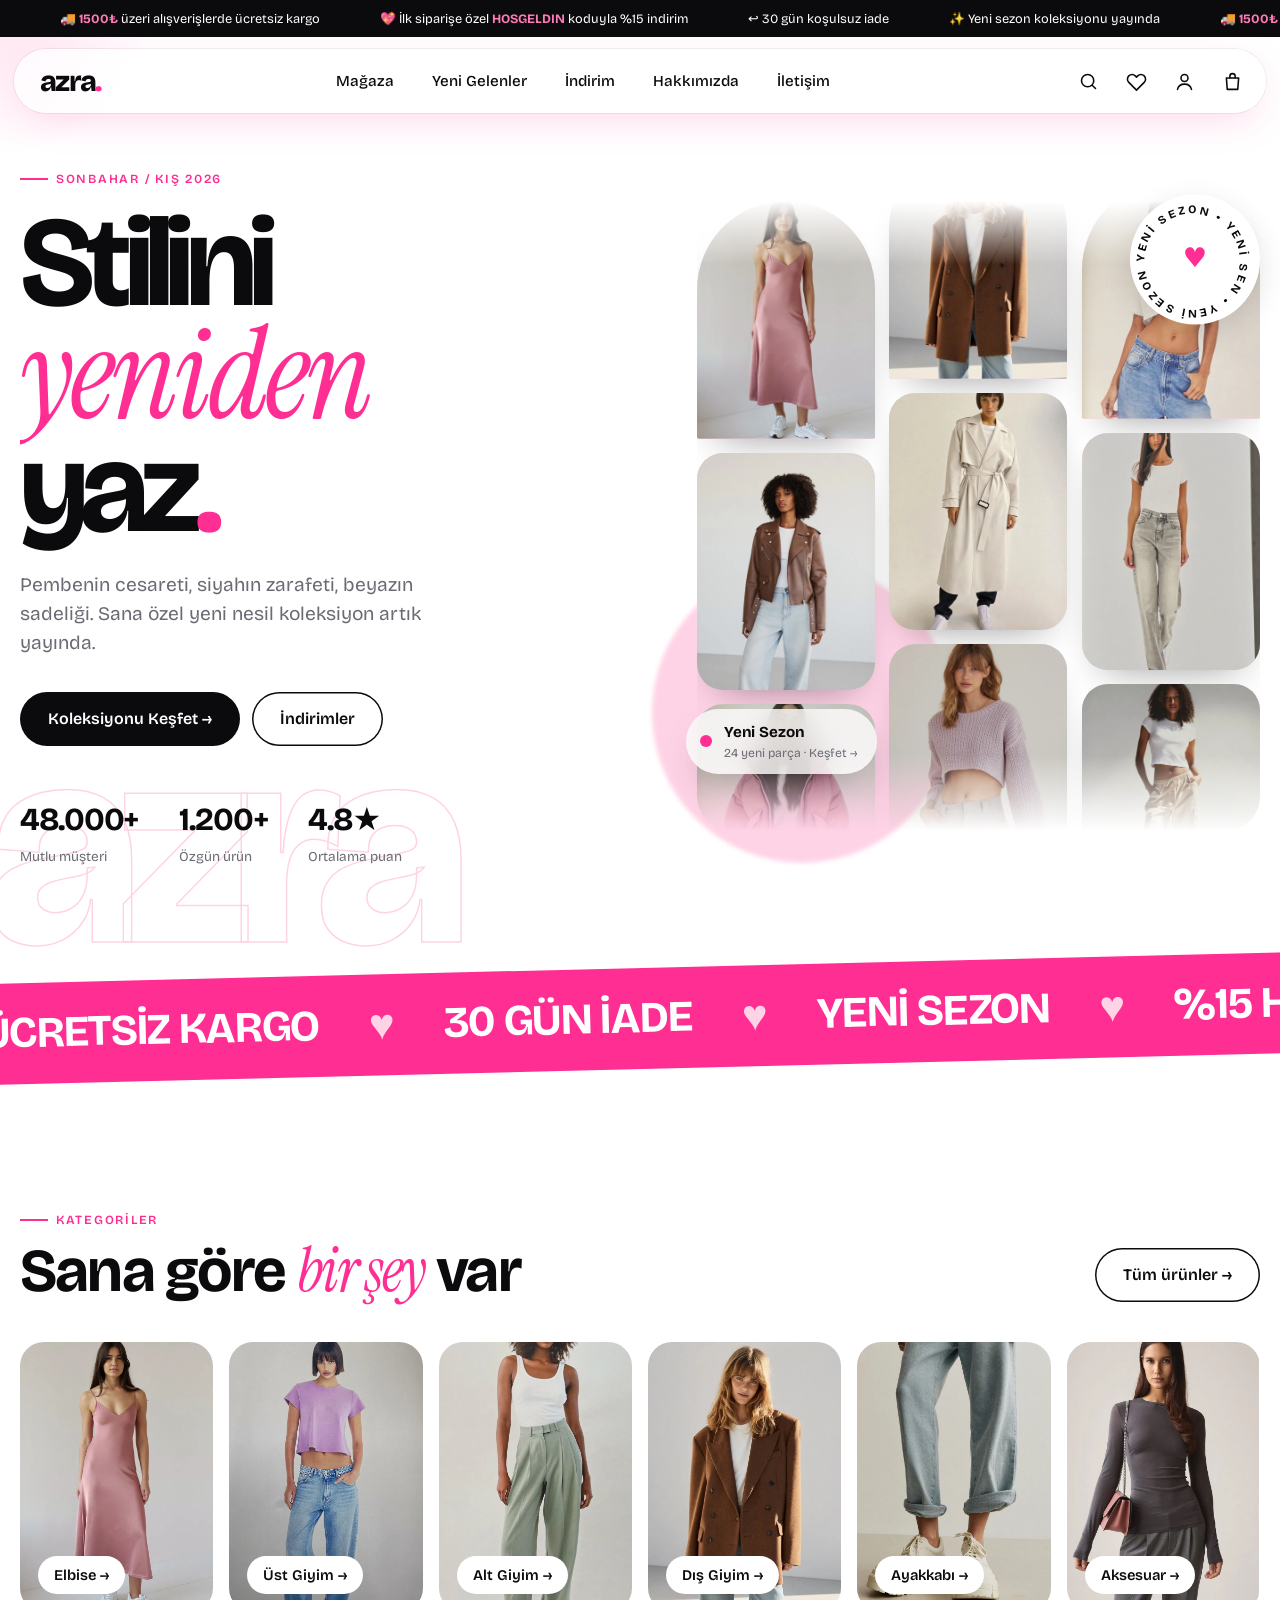
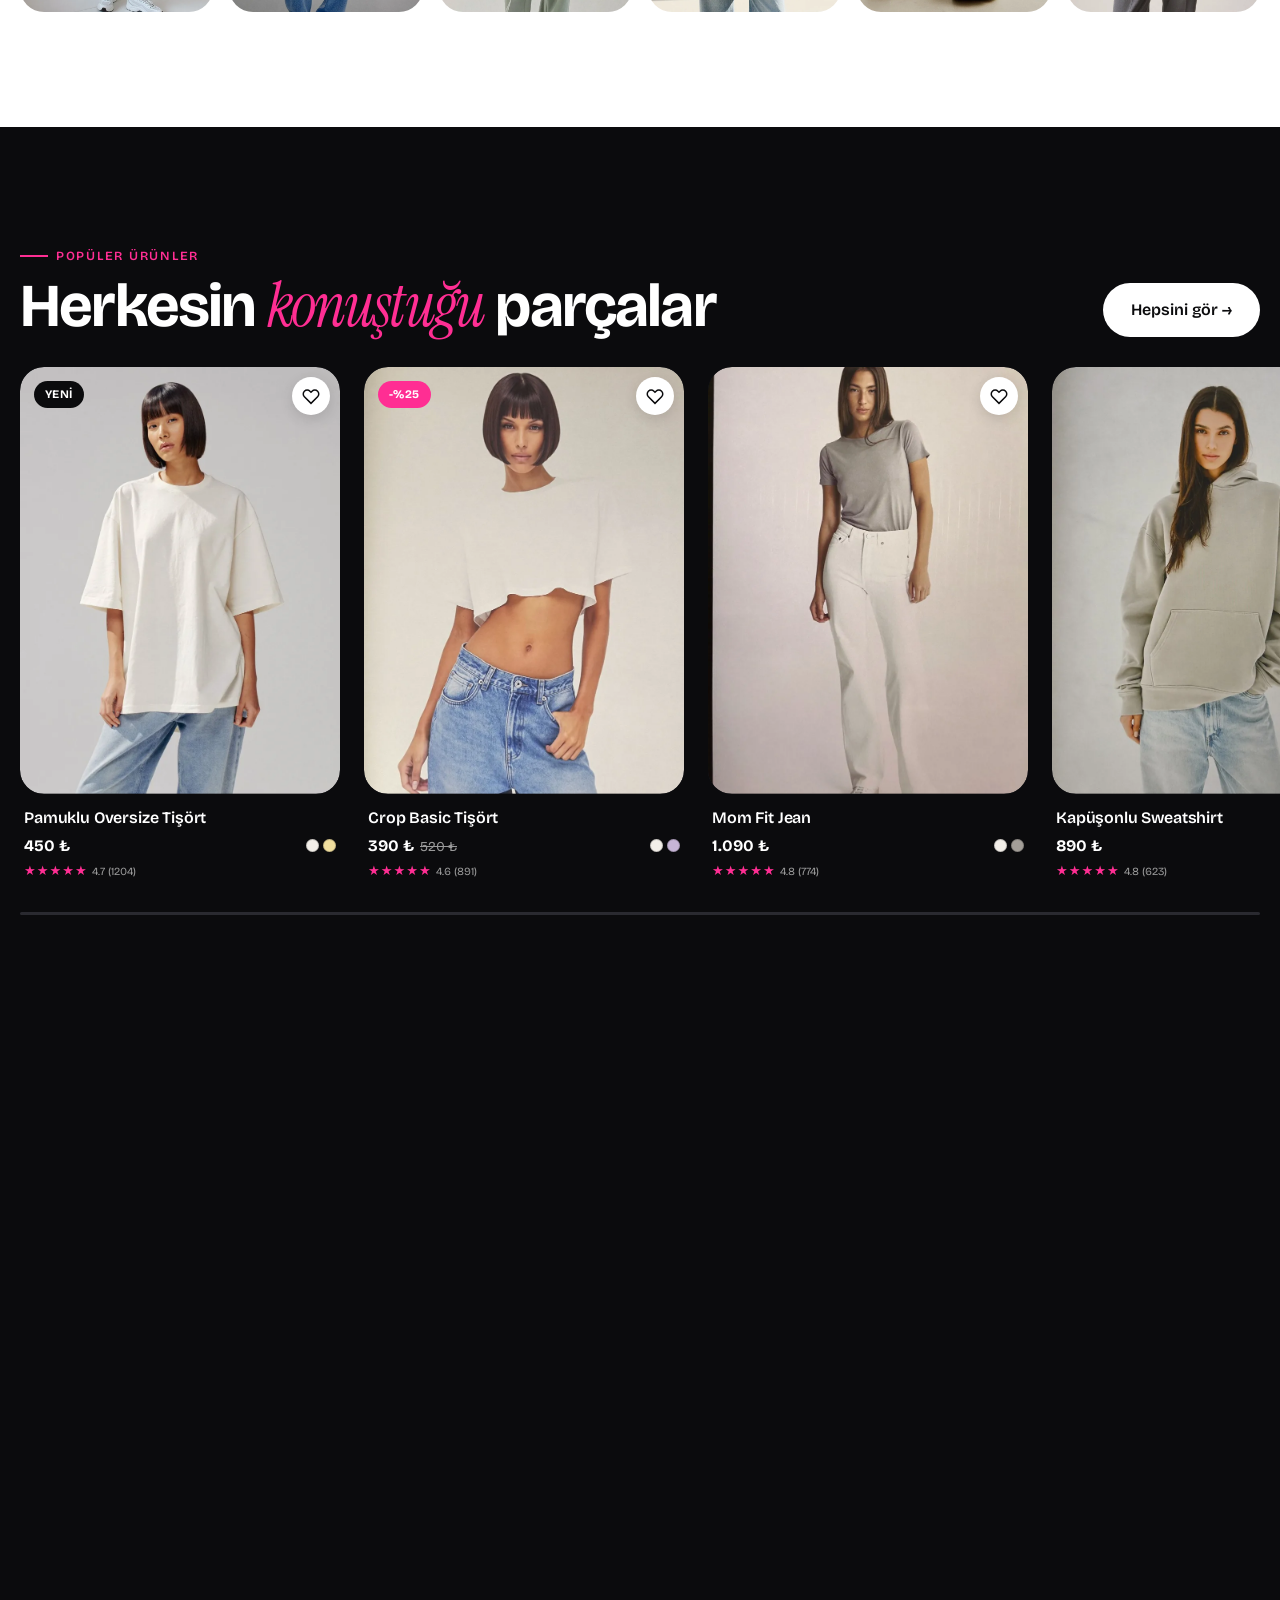
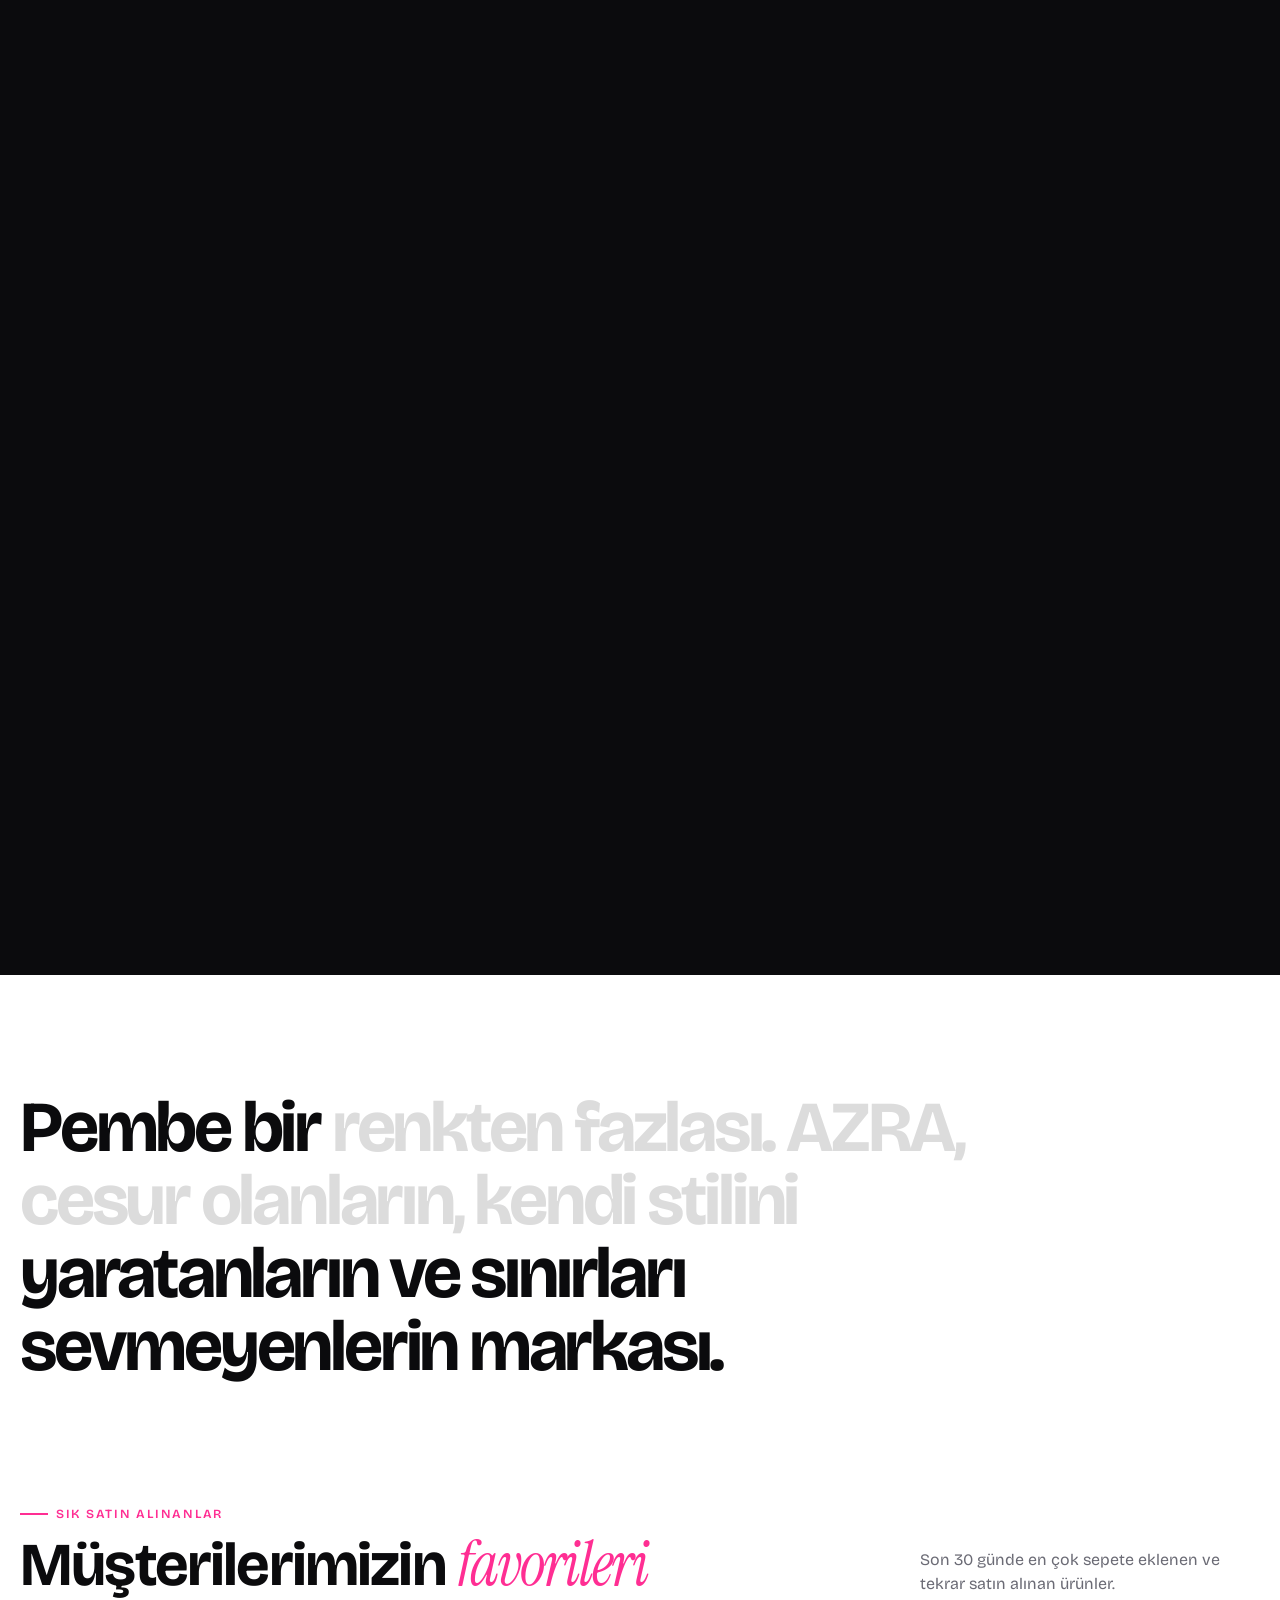
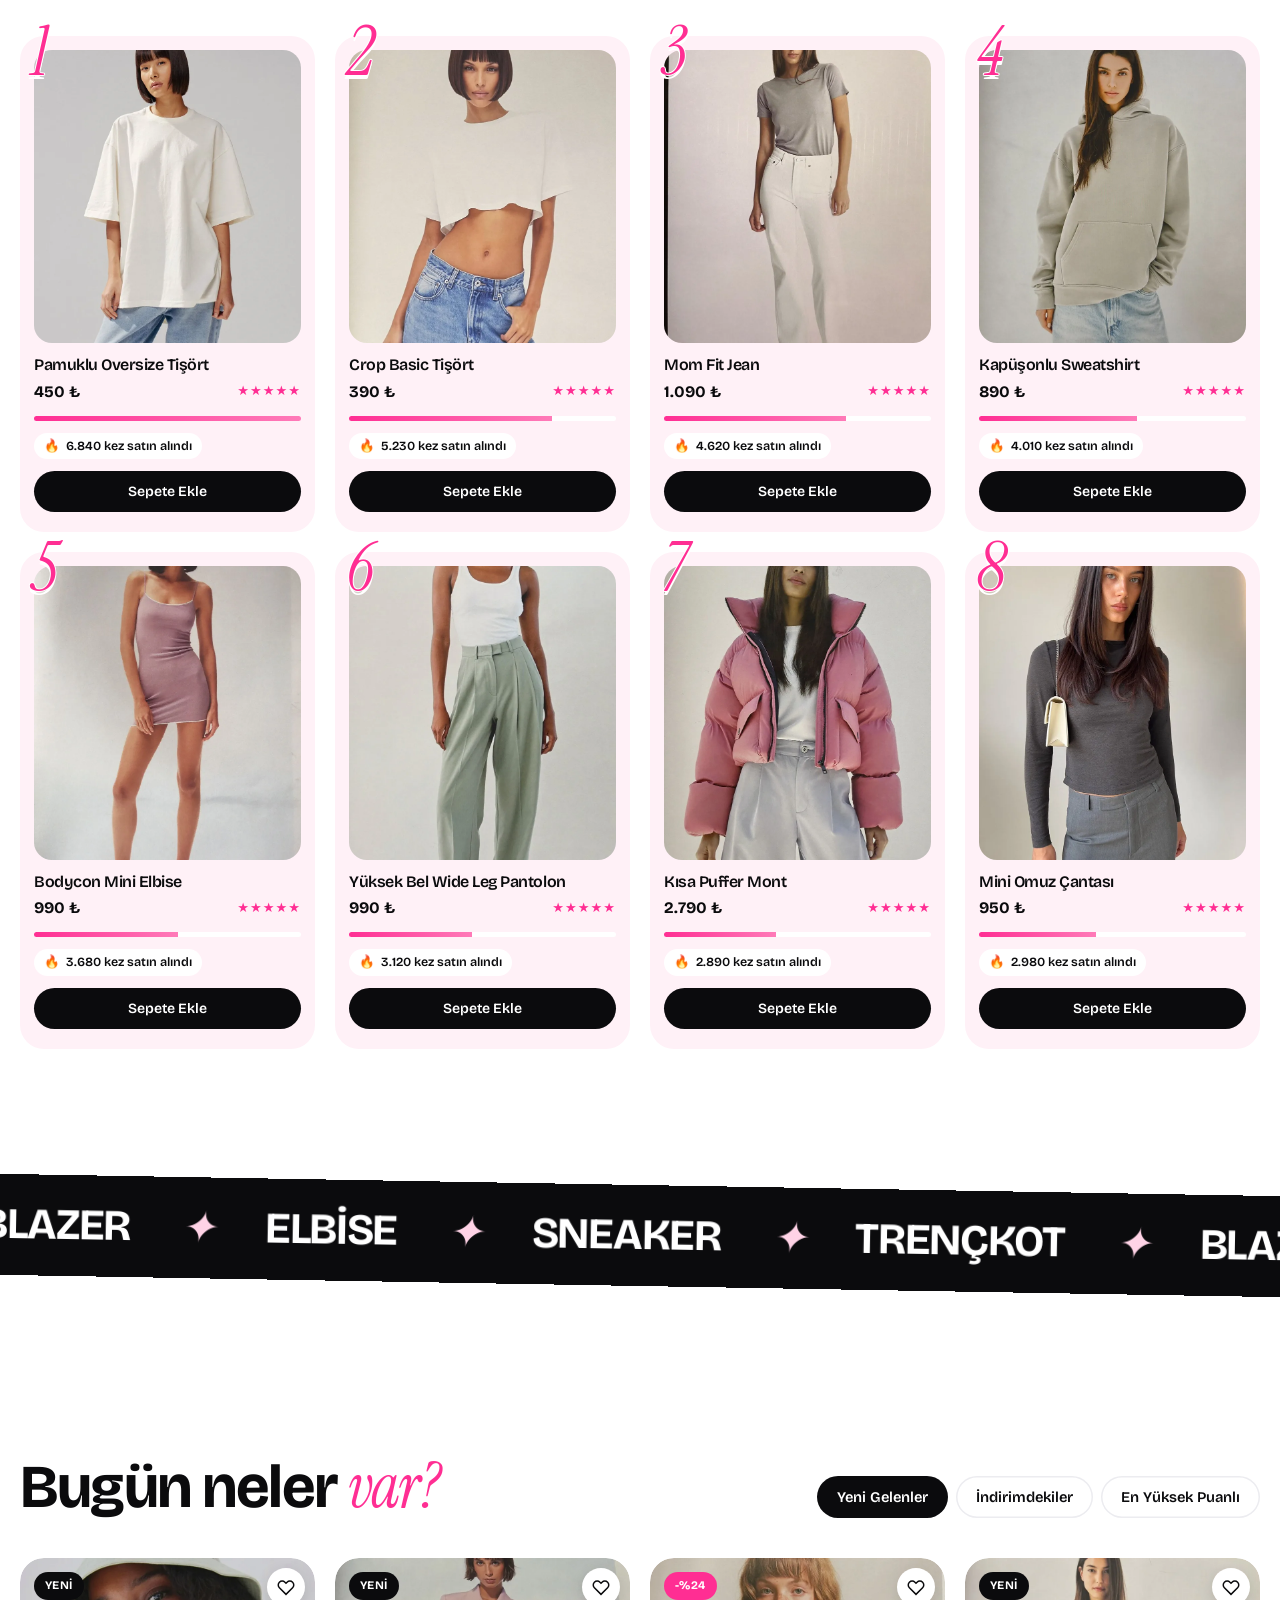
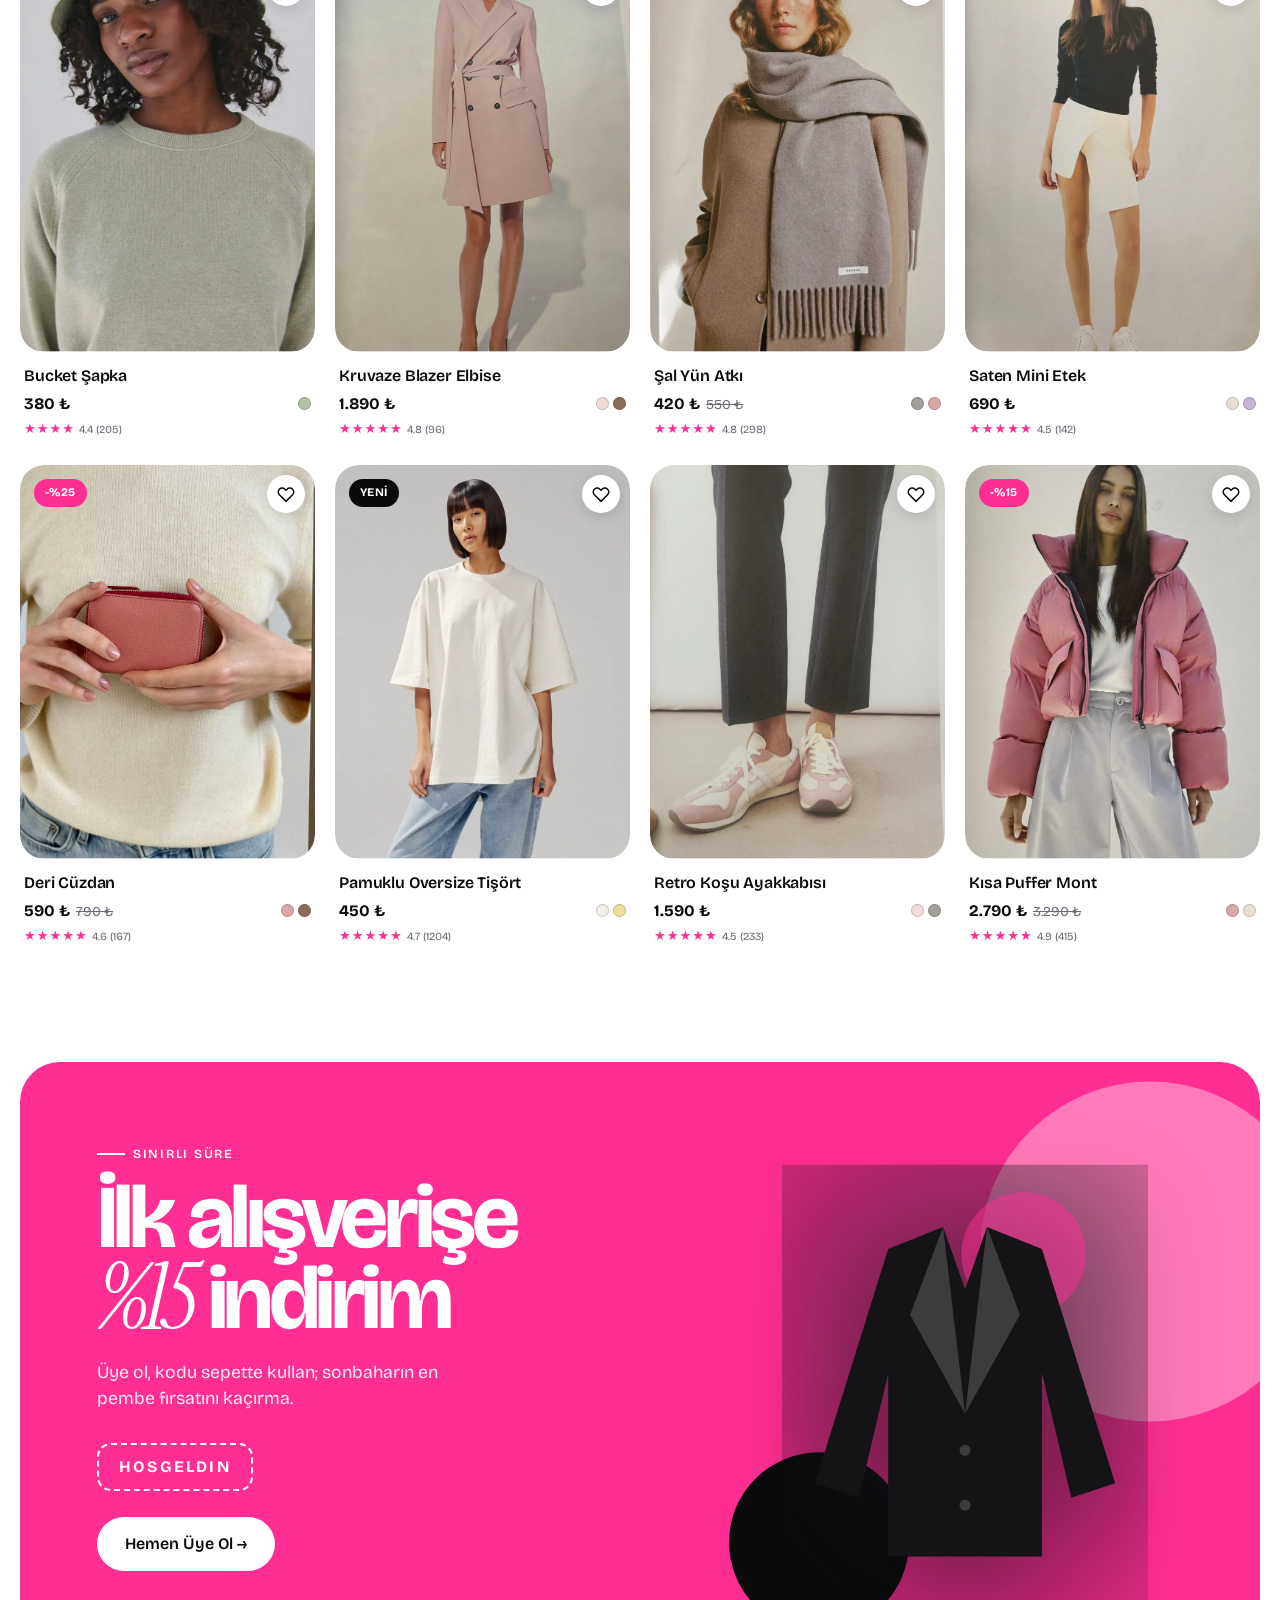
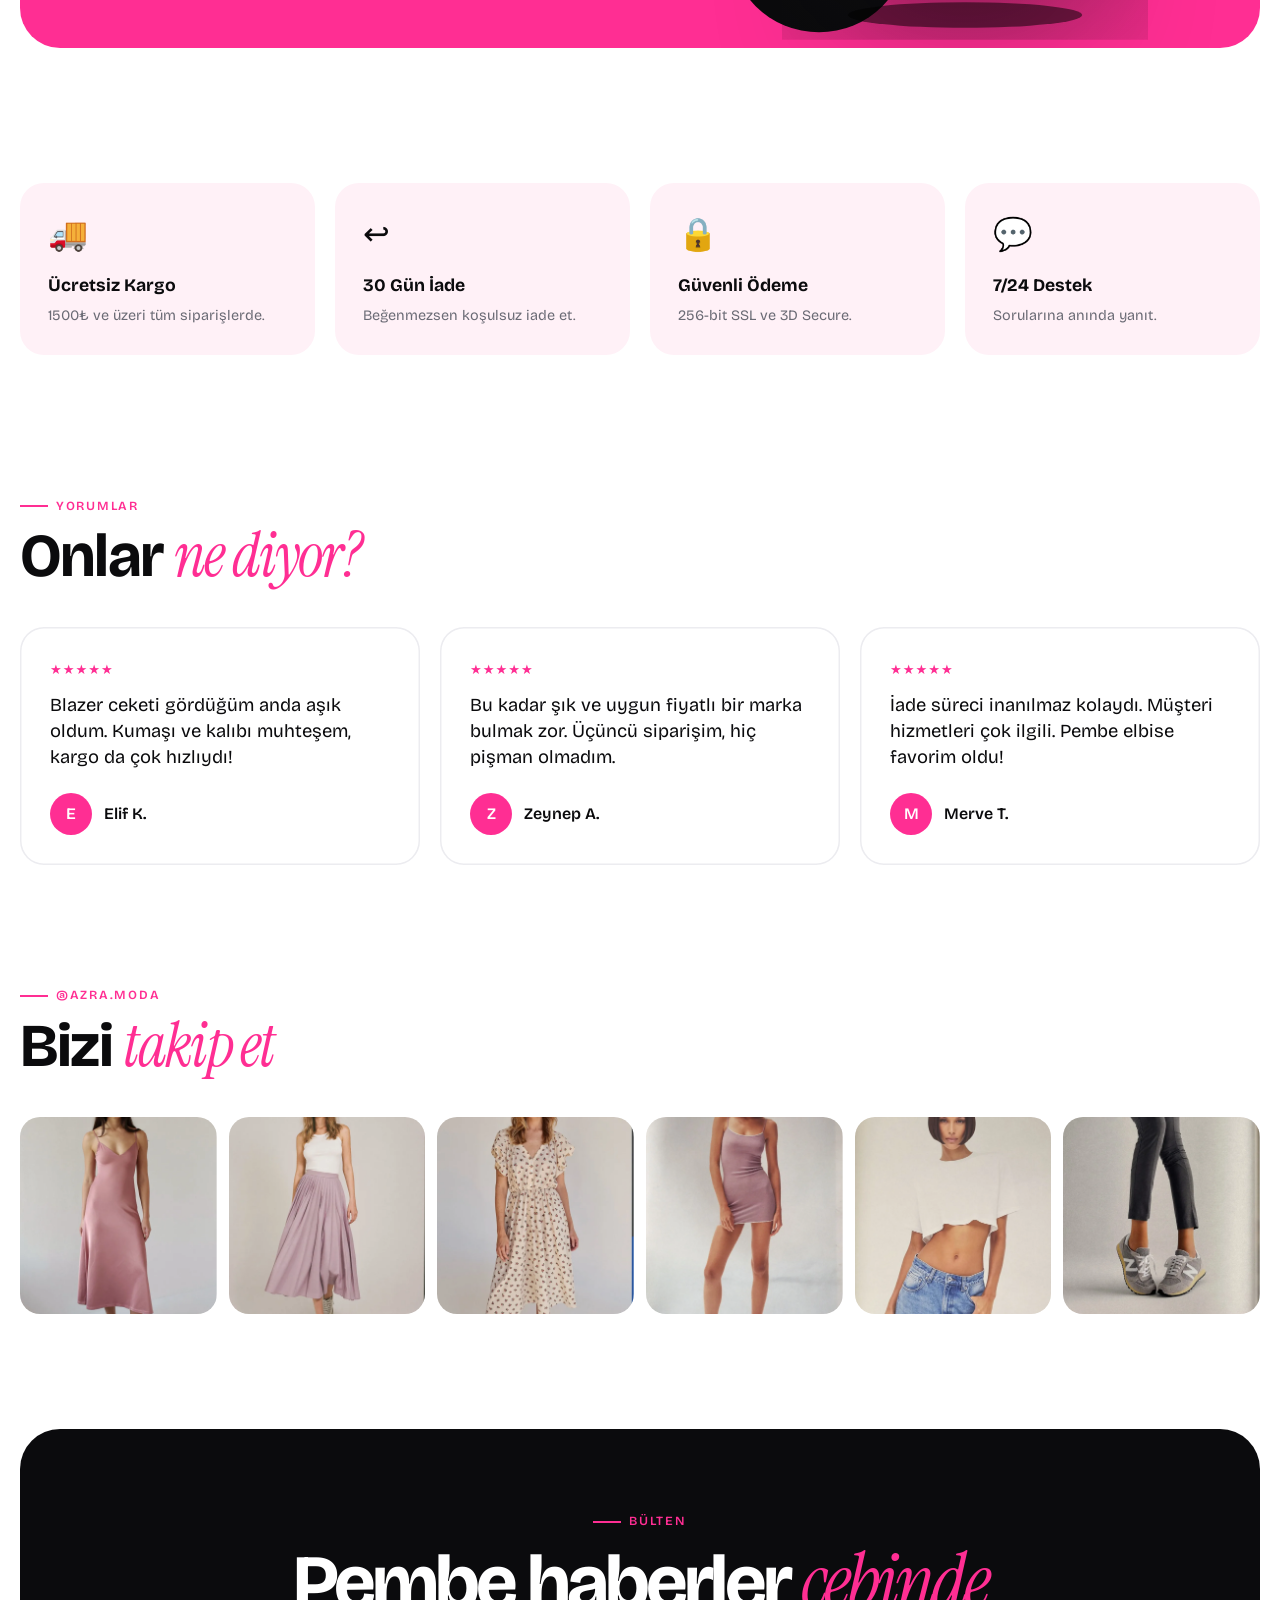
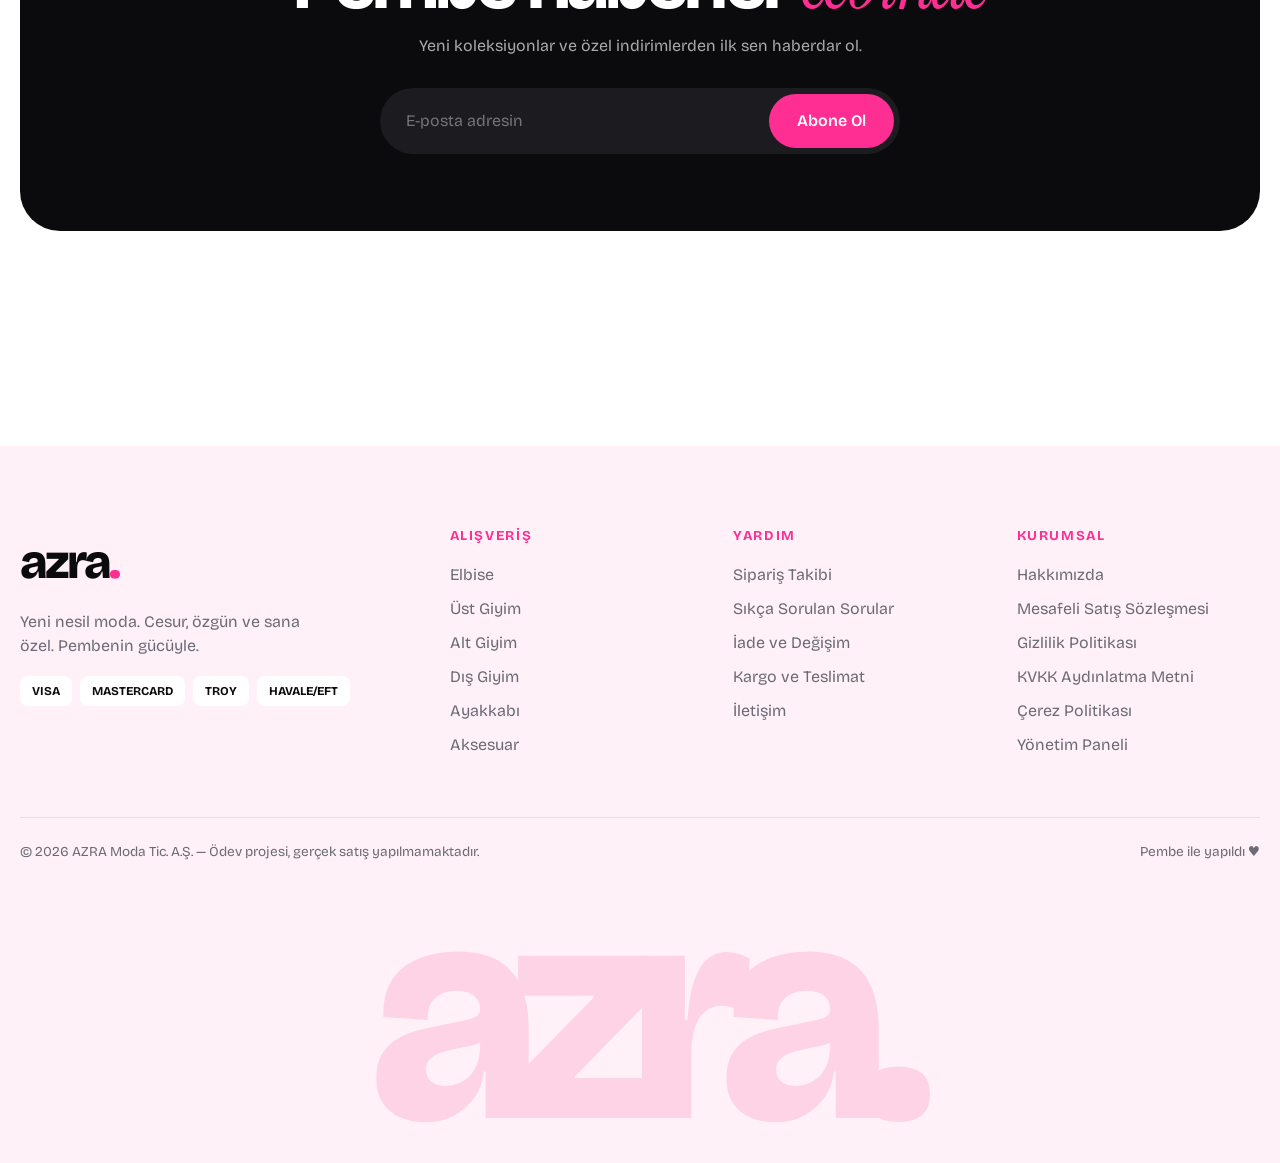
==== commit 5d88c7f1: "Yeni hero: zıt yönde akan üç sütunlu fotoğraf şeridi, cam efektli Yeni Sezon etiketi Co-Authored-By:" ====
--- a/index.html
+++ b/index.html
@@ -20,10 +20,9 @@
    <div class="hero-stats rv" style="--d:.6s"><div><b data-count="48000" data-suf="+">0</b><span>Mutlu müşteri</span></div><div><b data-count="1200" data-suf="+">0</b><span>Özgün ürün</span></div><div><b>4.8★</b><span>Ortalama puan</span></div></div>
   </div>
   <div class="hero-vis rv z">
-   <div class="blob" data-speed=".08" style="width:260px;height:260px;background:var(--soft);left:-6%;bottom:-4%"></div>
-   <div class="hv-main" data-speed=".04" id="hv-main"></div>
-   <div class="hv-card hv-1" data-speed=".12"><div class="im" id="hv1"></div><small>Oversize Blazer</small></div>
-   <div class="hv-card hv-2" data-speed="-.08"><div class="im" id="hv2"></div><small>Platform Sneaker</small></div>
+   <div class="blob" data-speed=".08" style="width:300px;height:300px;background:var(--soft);left:-8%;bottom:-6%"></div>
+   <div class="hv-cols" id="hv-cols" aria-label="Yeni sezon ürünleri"></div>
+   <a class="hv-chip" href="products.html?f=new"><i></i><span><b>Yeni Sezon</b><small>24 yeni parça · Keşfet →</small></span></a>
    <div class="spinwrap" data-speed=".1"><svg class="spin" viewBox="0 0 130 130"><defs><path id="cp" d="M65 65m-48 0a48 48 0 1 1 96 0a48 48 0 1 1-96 0"/></defs><text><textPath href="#cp">YENİ SEZON • YENİ SEN • YENİ SEZON •</textPath></text></svg></div>
   </div>
  </div>
--- a/css/style.css
+++ b/css/style.css
@@ -112,19 +112,33 @@
 .hero-stats b{display:block;font-size:2rem;letter-spacing:-.04em}.hero-stats span{font-size:.85rem;color:var(--grey)}
 .hero-vis{position:relative;height:min(640px,70vh)}
 .blob{position:absolute;border-radius:50%;filter:blur(2px)}
-.hv-main{position:absolute;inset:6% 12% 0 12%;border-radius:200px 200px 28px 28px;background:var(--pink);overflow:hidden}
-.hv-main svg{width:100%;height:100%}
-.hv-card{position:absolute;width:150px;border-radius:22px;overflow:hidden;box-shadow:0 25px 50px -15px rgba(0,0,0,.35);background:#fff;padding:8px}
-.hv-card .im{border-radius:16px;overflow:hidden;aspect-ratio:3/4}
-.hv-card small{display:block;padding:8px 4px 2px;font-weight:600;font-size:.8rem}
-.hv-1{left:-2%;top:12%}.hv-2{right:-3%;bottom:10%}
+.hv-cols{position:absolute;inset:0;display:grid;grid-template-columns:repeat(3,1fr);gap:14px;overflow:hidden;border-radius:34px;-webkit-mask-image:linear-gradient(transparent,#000 10%,#000 88%,transparent);mask-image:linear-gradient(transparent,#000 10%,#000 88%,transparent)}
+.hv-col{display:flex;flex-direction:column;animation:hvUp 46s linear infinite;will-change:transform}
+.hv-col.c1{animation-name:hvDown;animation-duration:54s;margin-top:-60px}
+.hv-col.c2{animation-duration:62s;margin-top:-20px}
+.hv-cols:hover .hv-col{animation-play-state:paused}
+.hv-set{display:flex;flex-direction:column;flex:none}
+@keyframes hvUp{to{transform:translateY(-50%)}}
+@keyframes hvDown{from{transform:translateY(-50%)}to{transform:translateY(0)}}
+.hv-tile{position:relative;display:block;flex:none;aspect-ratio:3/4;margin-bottom:14px;border-radius:26px;overflow:hidden;background:var(--soft);box-shadow:0 18px 40px -22px rgba(0,0,0,.45)}
+.hv-set .hv-tile:nth-child(3n+1){border-radius:999px 999px 26px 26px}
+.hv-tile svg{width:100%;height:100%;display:block;transition:transform .8s var(--ease)}
+.hv-tile:hover svg{transform:scale(1.06)}
+.hv-tag{position:absolute;left:10px;right:10px;bottom:10px;padding:7px 12px;border-radius:999px;background:rgba(255,255,255,.82);backdrop-filter:blur(10px);-webkit-backdrop-filter:blur(10px);font-size:.72rem;font-weight:600;white-space:nowrap;overflow:hidden;text-overflow:ellipsis;opacity:0;transform:translateY(8px);transition:.35s var(--ease)}
+.hv-tile:hover .hv-tag,.hv-tile:focus-visible .hv-tag{opacity:1;transform:none}
+.hv-chip{position:absolute;left:-2%;bottom:9%;z-index:3;display:flex;align-items:center;gap:12px;padding:12px 20px 12px 14px;border-radius:999px;background:rgba(255,255,255,.78);backdrop-filter:blur(14px);-webkit-backdrop-filter:blur(14px);box-shadow:0 20px 40px -18px rgba(0,0,0,.4);transition:transform .4s var(--ease)}
+.hv-chip:hover{transform:translateY(-4px)}
+.hv-chip i{width:12px;height:12px;border-radius:50%;background:var(--pink);box-shadow:0 0 0 0 rgba(255,46,147,.55);animation:hvPulse 2s infinite}
+.hv-chip b{display:block;font-size:.95rem;letter-spacing:-.01em}.hv-chip small{display:block;font-size:.76rem;color:var(--grey)}
+@keyframes hvPulse{70%{box-shadow:0 0 0 12px rgba(255,46,147,0)}100%{box-shadow:0 0 0 0 rgba(255,46,147,0)}}
+@media(prefers-reduced-motion:reduce){.hv-col{animation:none}}
 .spin{position:absolute;right:2%;top:2%;width:130px;height:130px;animation:rot 18s linear infinite}
 .spin text{font-size:11.5px;font-weight:700;letter-spacing:.22em;fill:var(--ink)}
 @keyframes rot{to{transform:rotate(360deg)}}
 .spinwrap{position:absolute;right:0;top:0;width:130px;height:130px;display:grid;place-items:center;background:#fff;border-radius:50%;box-shadow:0 10px 30px rgba(0,0,0,.12)}
 .spinwrap::after{content:"♥";position:absolute;color:var(--pink);font-size:1.7rem}
 .bgword{position:absolute;left:-1%;bottom:-3vw;font-size:22vw;font-weight:800;letter-spacing:-.08em;color:transparent;-webkit-text-stroke:1.5px var(--soft);white-space:nowrap;pointer-events:none;z-index:-1;line-height:1}
-@media(max-width:900px){.hero-grid{grid-template-columns:1fr;min-height:0}.hero-vis{height:480px}.hv-card{width:110px}}
+@media(max-width:900px){.hero-grid{grid-template-columns:1fr;min-height:0}.hero-vis{height:480px}.hv-chip{left:8px;bottom:12px}.spinwrap{width:96px;height:96px;right:6px}.spin{width:96px;height:96px}}
 
 /* marquee band */
 .band{background:var(--pink);color:#fff;overflow:hidden;padding:18px 0;transform:rotate(-1.4deg);margin:20px -20px;white-space:nowrap}
@@ -154,9 +168,10 @@
 .card .fav:hover{transform:scale(1.15)}
 .fav svg{width:18px;height:18px;fill:none;stroke:var(--ink);stroke-width:2}
 .fav.on svg{fill:var(--pink);stroke:var(--pink)}
-.card .quick{position:absolute;left:12px;right:12px;bottom:12px;background:rgba(255,255,255,.92);backdrop-filter:blur(8px);border-radius:999px;padding:12px;font-weight:600;font-size:.9rem;transform:translateY(130%);transition:transform .5s var(--ease)}
-.card:hover .quick{transform:none}.card .quick:hover{background:var(--pink);color:#fff}
-@media(hover:none){.card .quick{transform:none;padding:9px;font-size:.8rem}}
+.card .imw{position:relative;overflow:hidden;border-radius:var(--r)}
+.card .quick{position:absolute;left:12px;right:12px;bottom:12px;background:rgba(255,255,255,.92);backdrop-filter:blur(8px);border-radius:999px;padding:12px;font-weight:600;font-size:.9rem;transform:translateY(130%);opacity:0;transition:transform .5s var(--ease),opacity .3s}
+.card:hover .quick{transform:none;opacity:1}.card .quick:hover{background:var(--pink);color:#fff}
+@media(hover:none){.card .quick{transform:none;opacity:1;padding:9px;font-size:.8rem}}
 .card .info{padding:14px 4px 0}
 .card h3{font-size:1rem;font-weight:600;letter-spacing:-.01em;line-height:1.25}
 .card .meta{display:flex;justify-content:space-between;align-items:center;margin-top:6px;gap:8px}
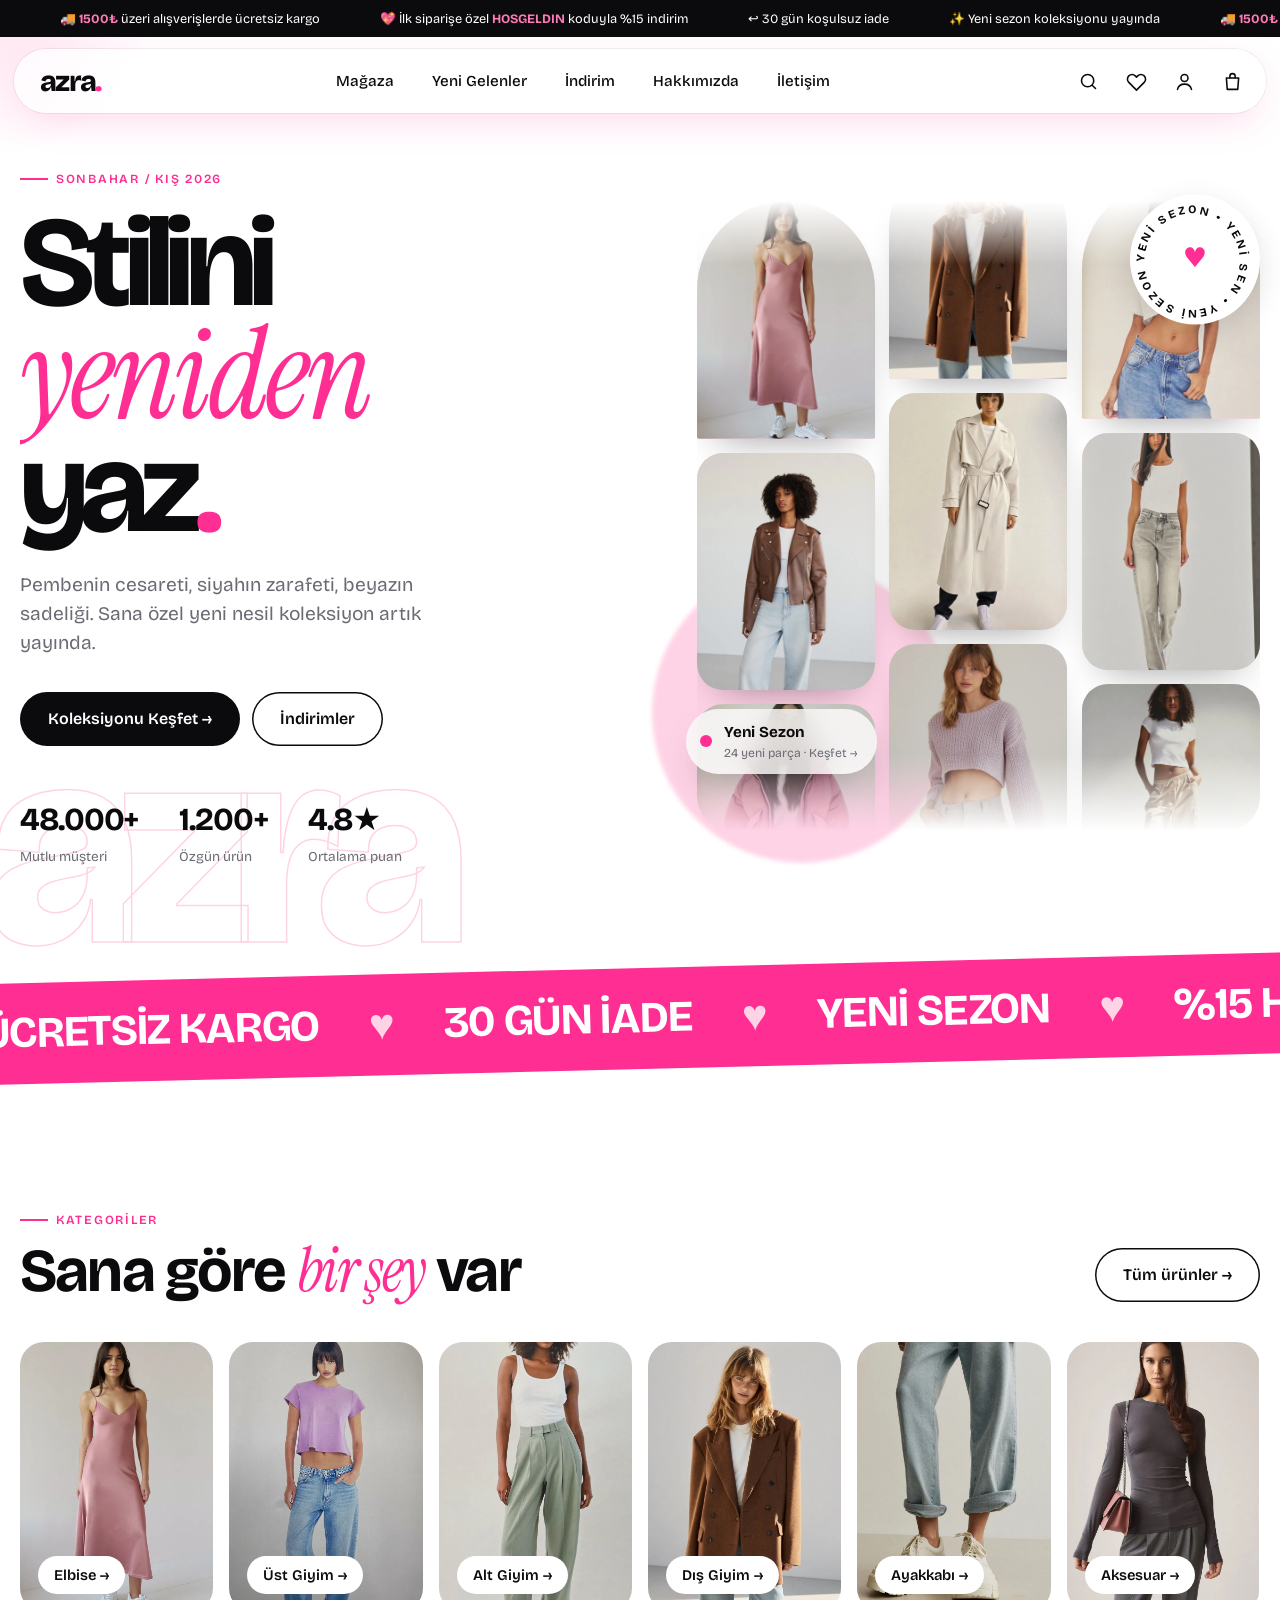
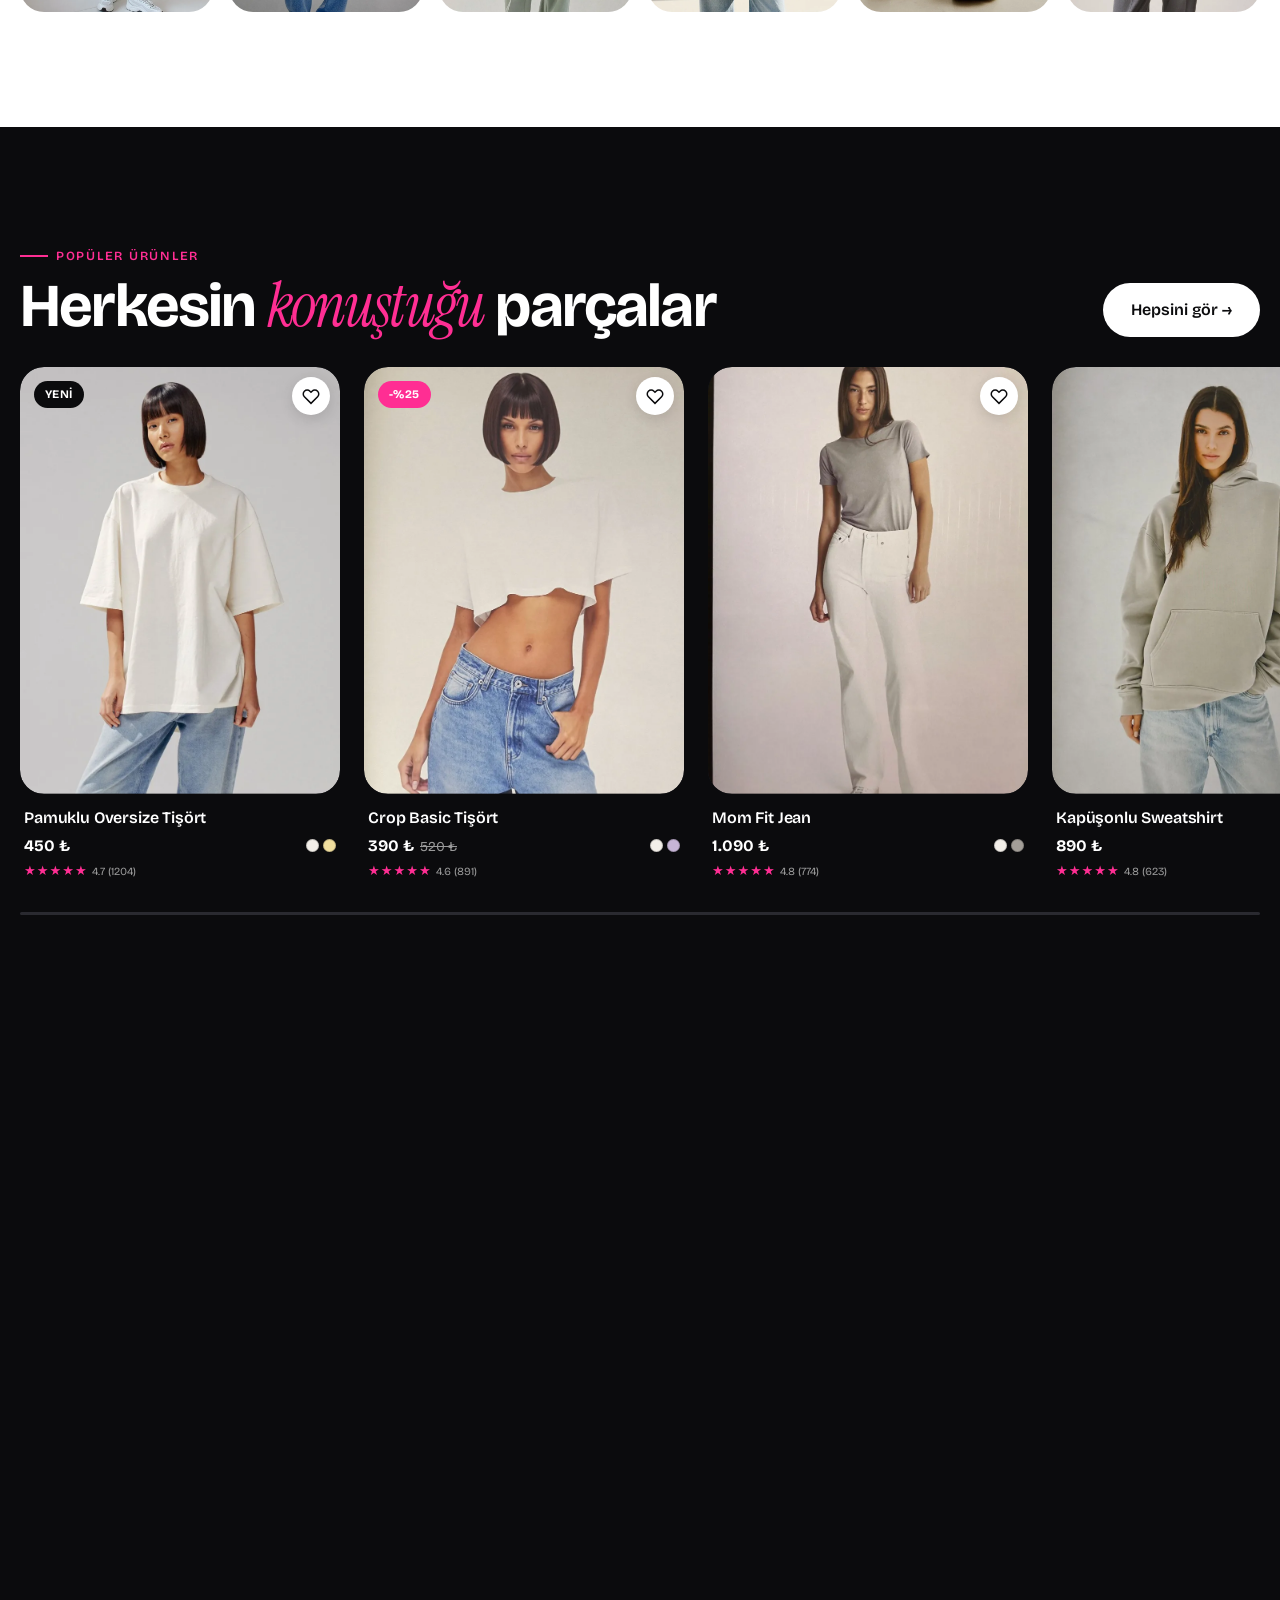
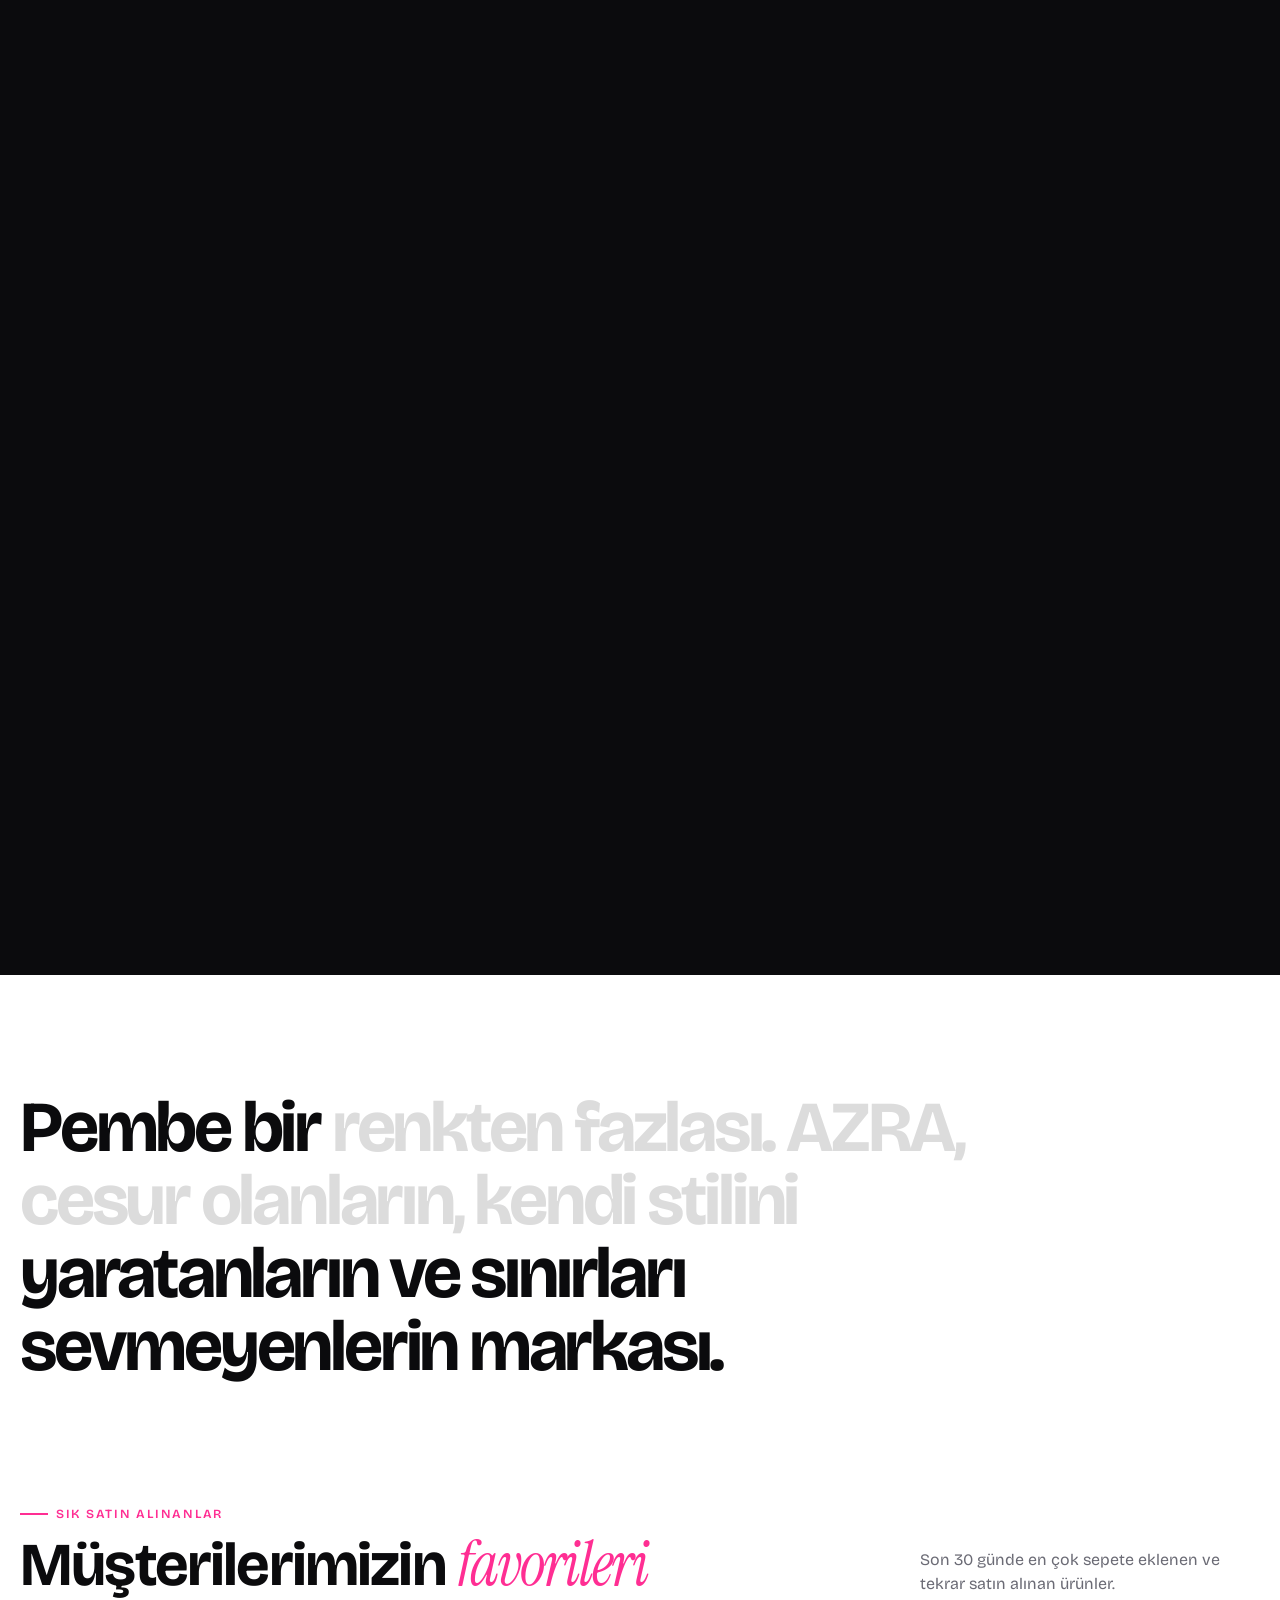
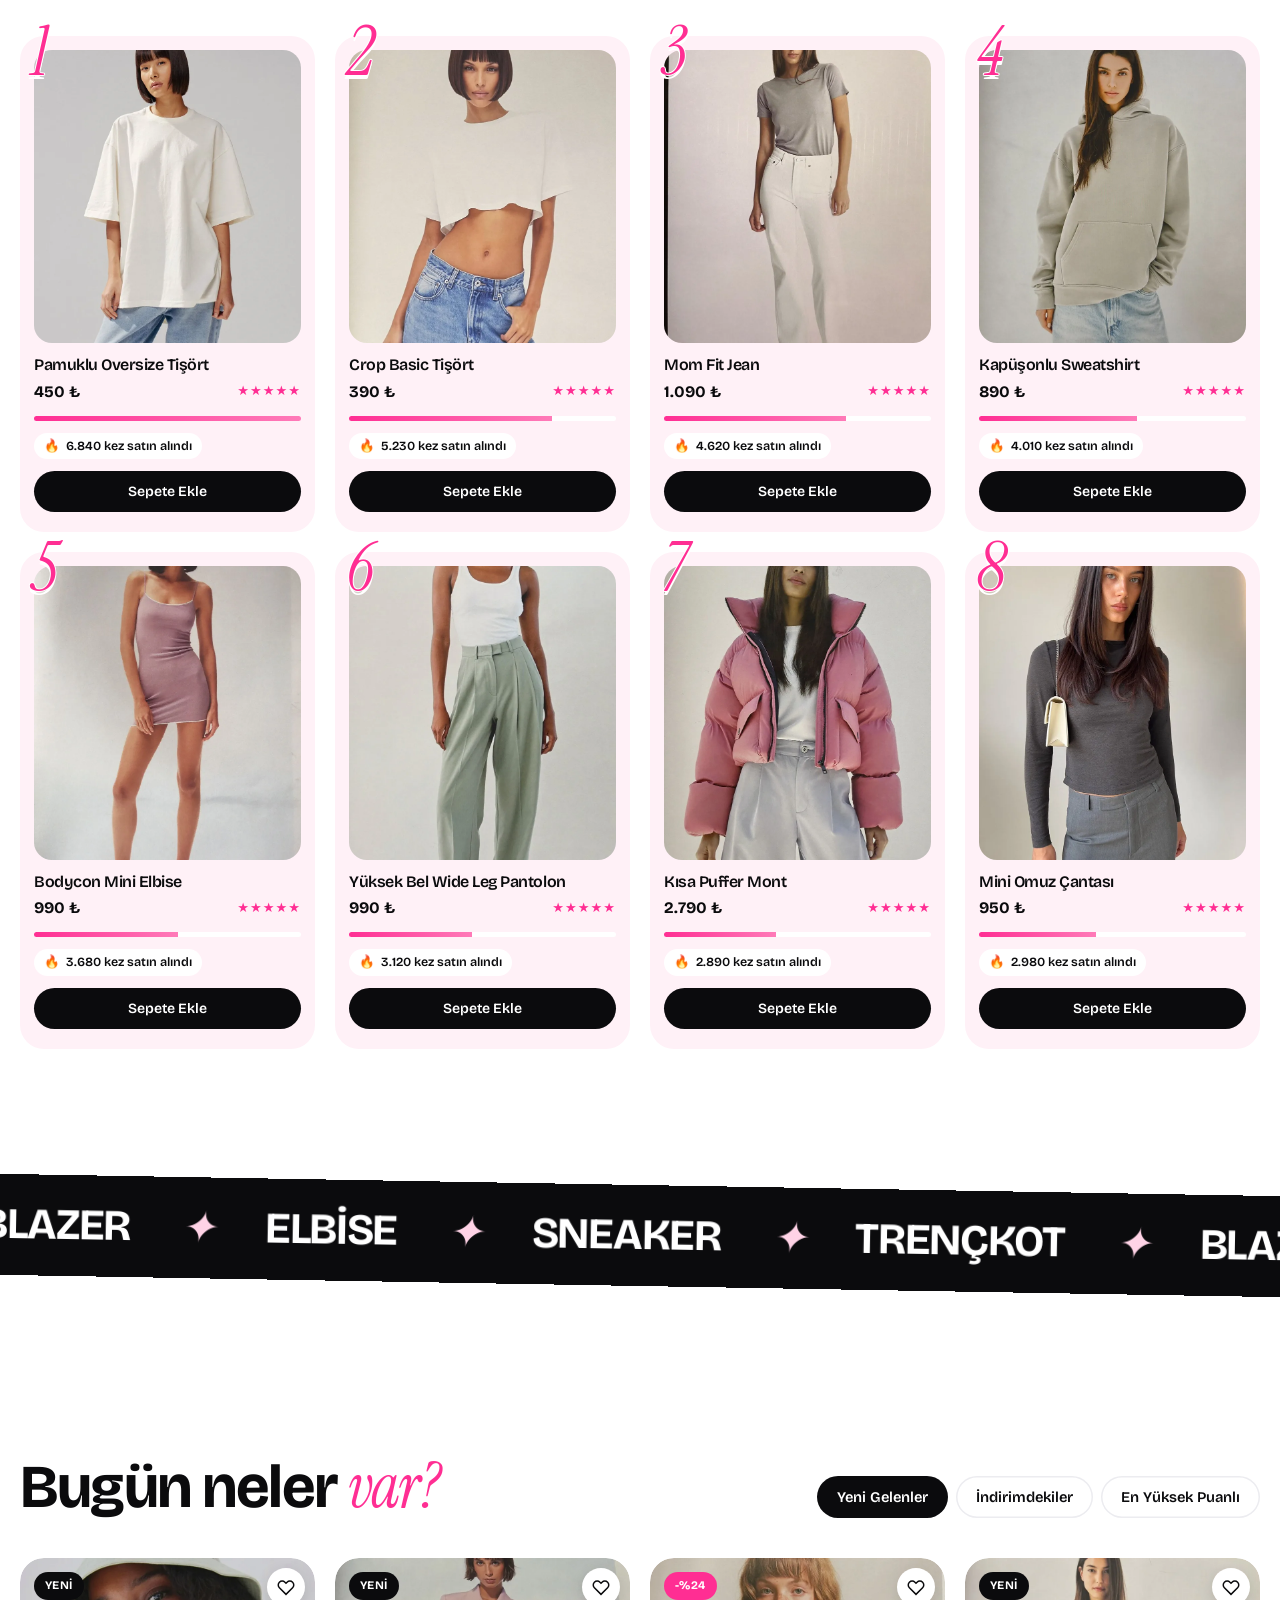
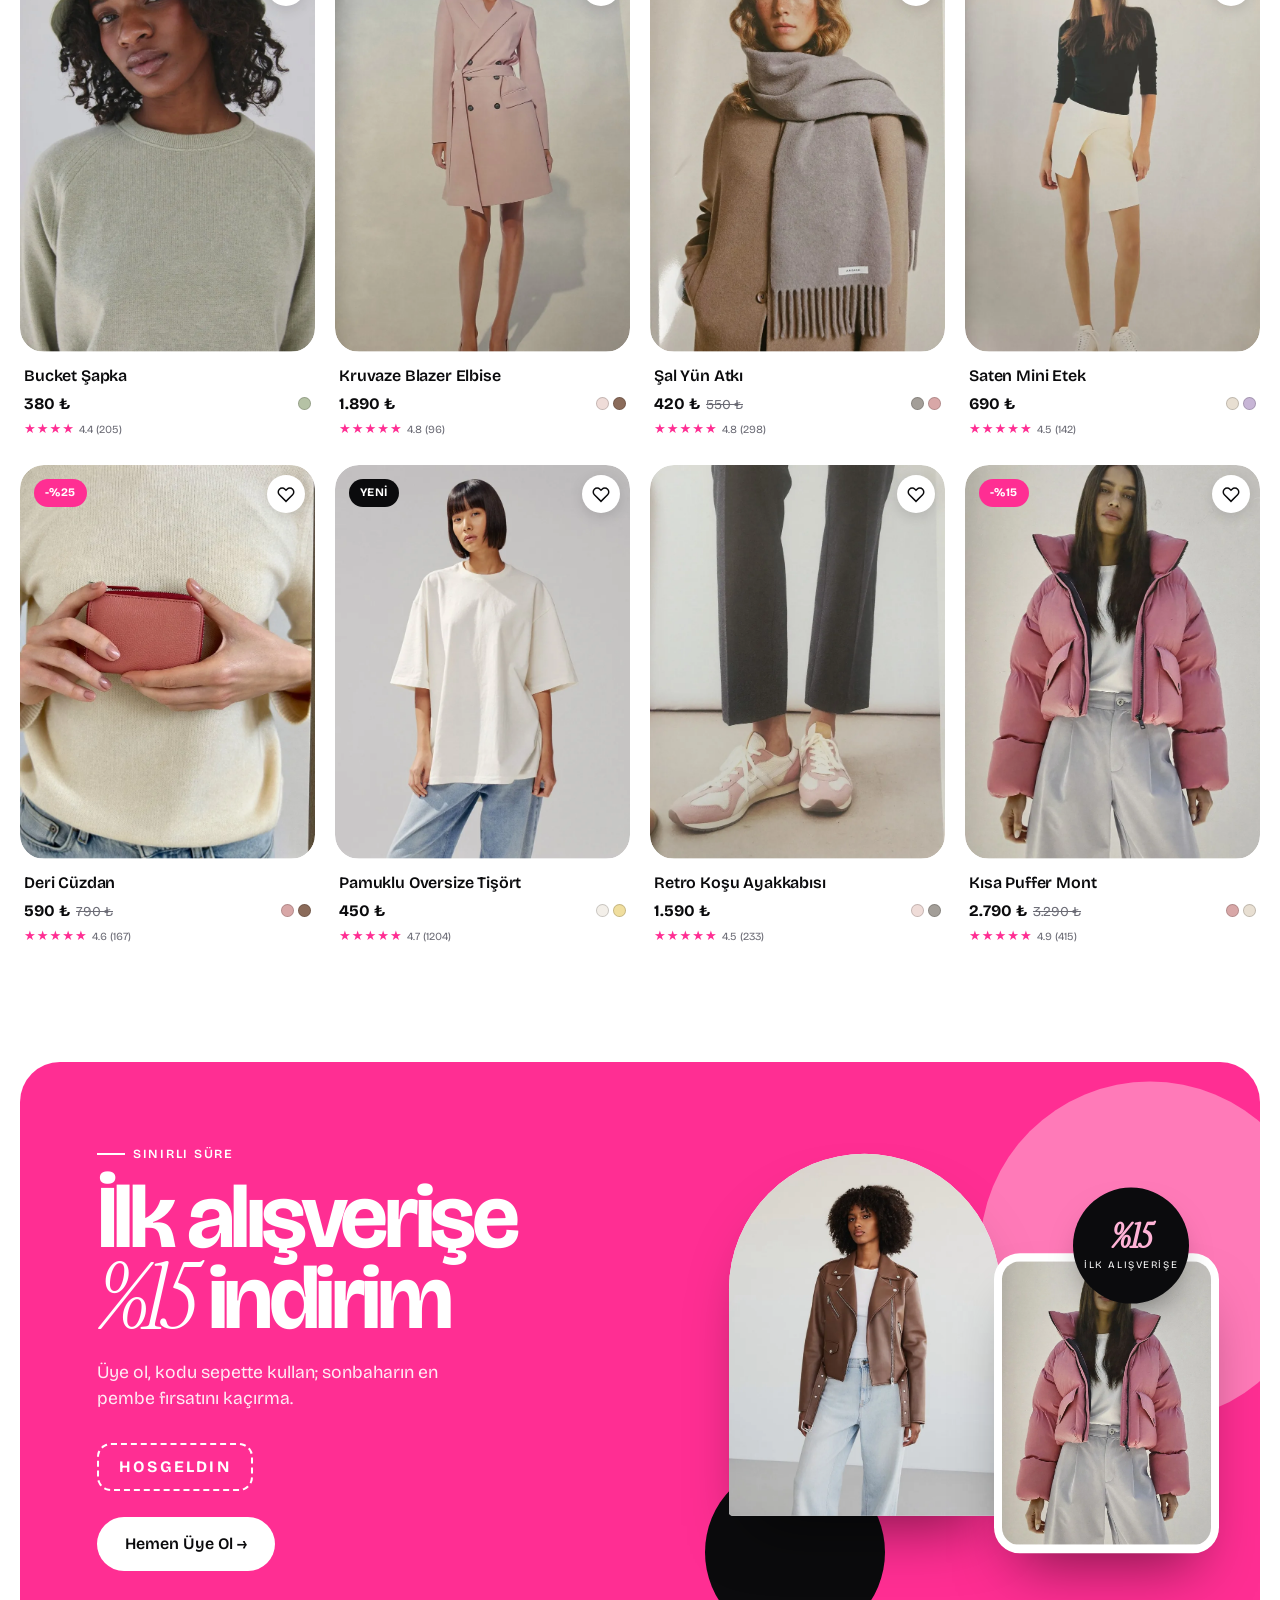
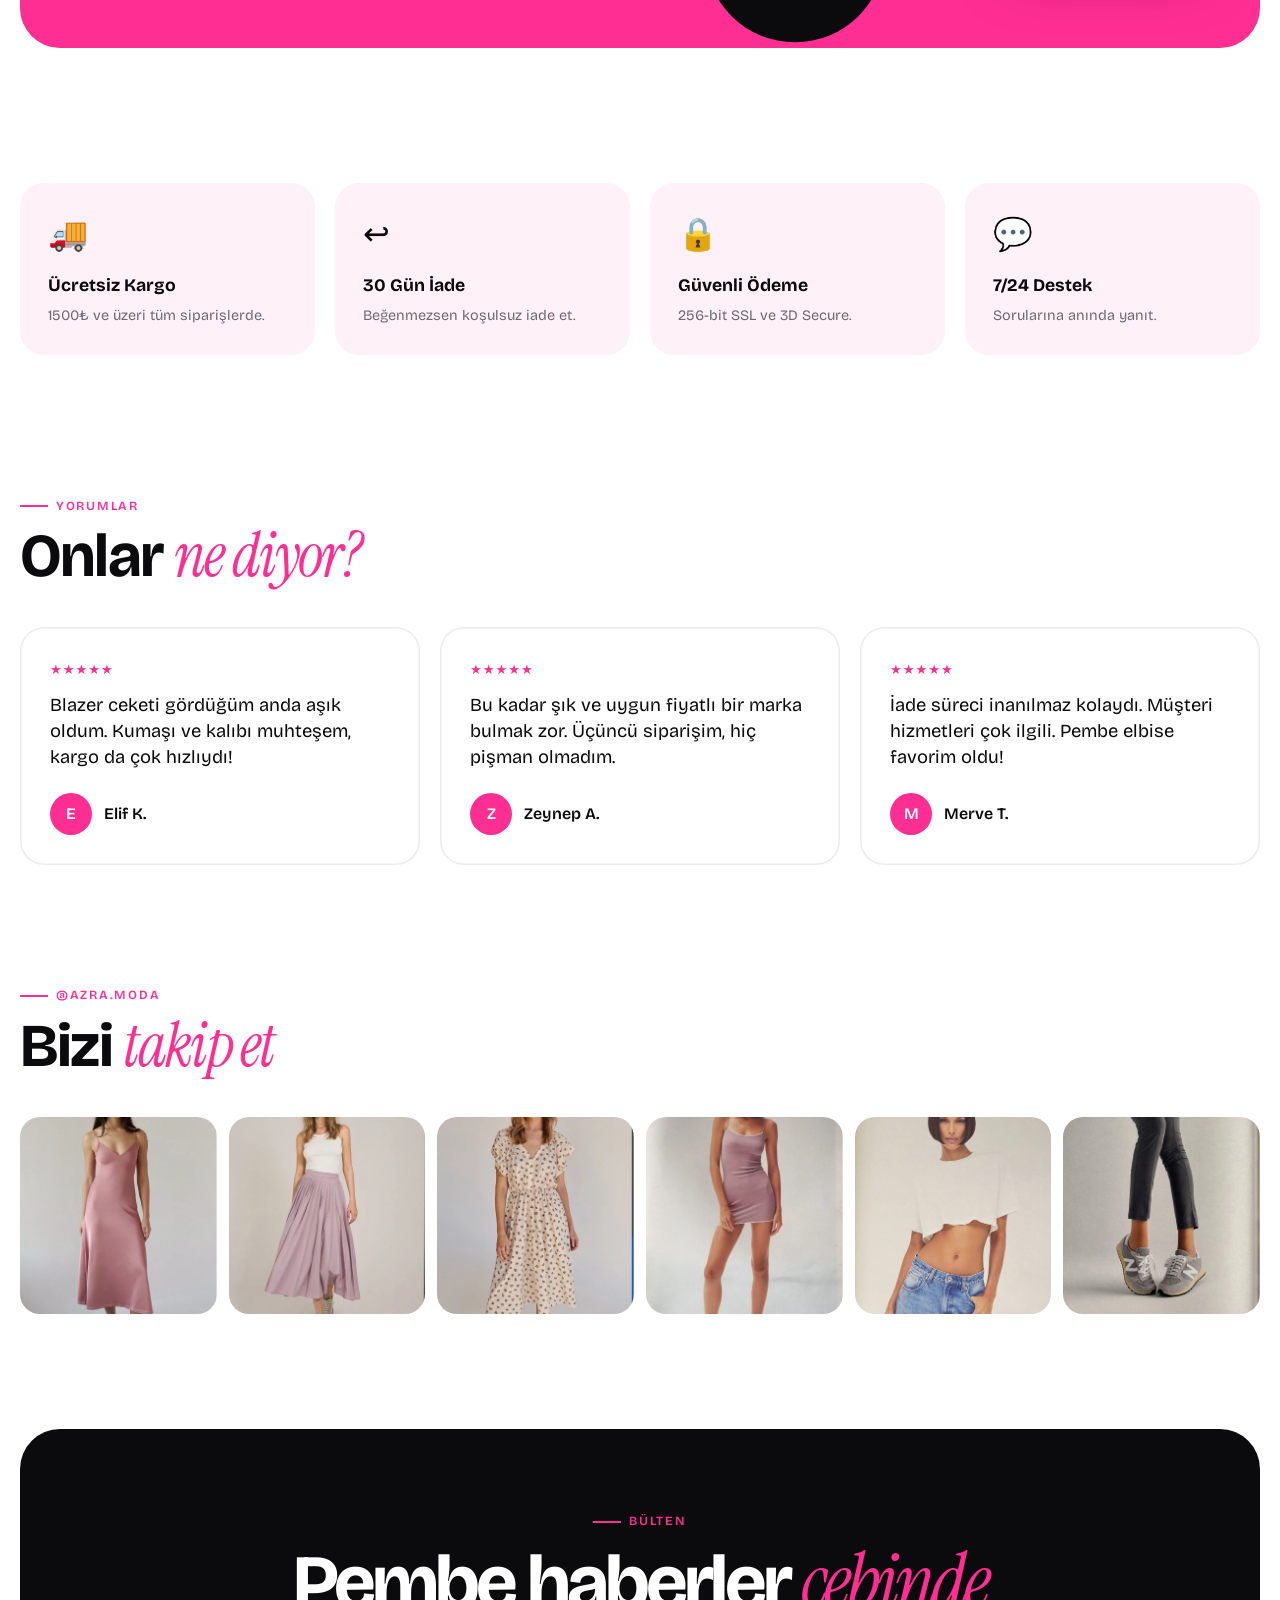
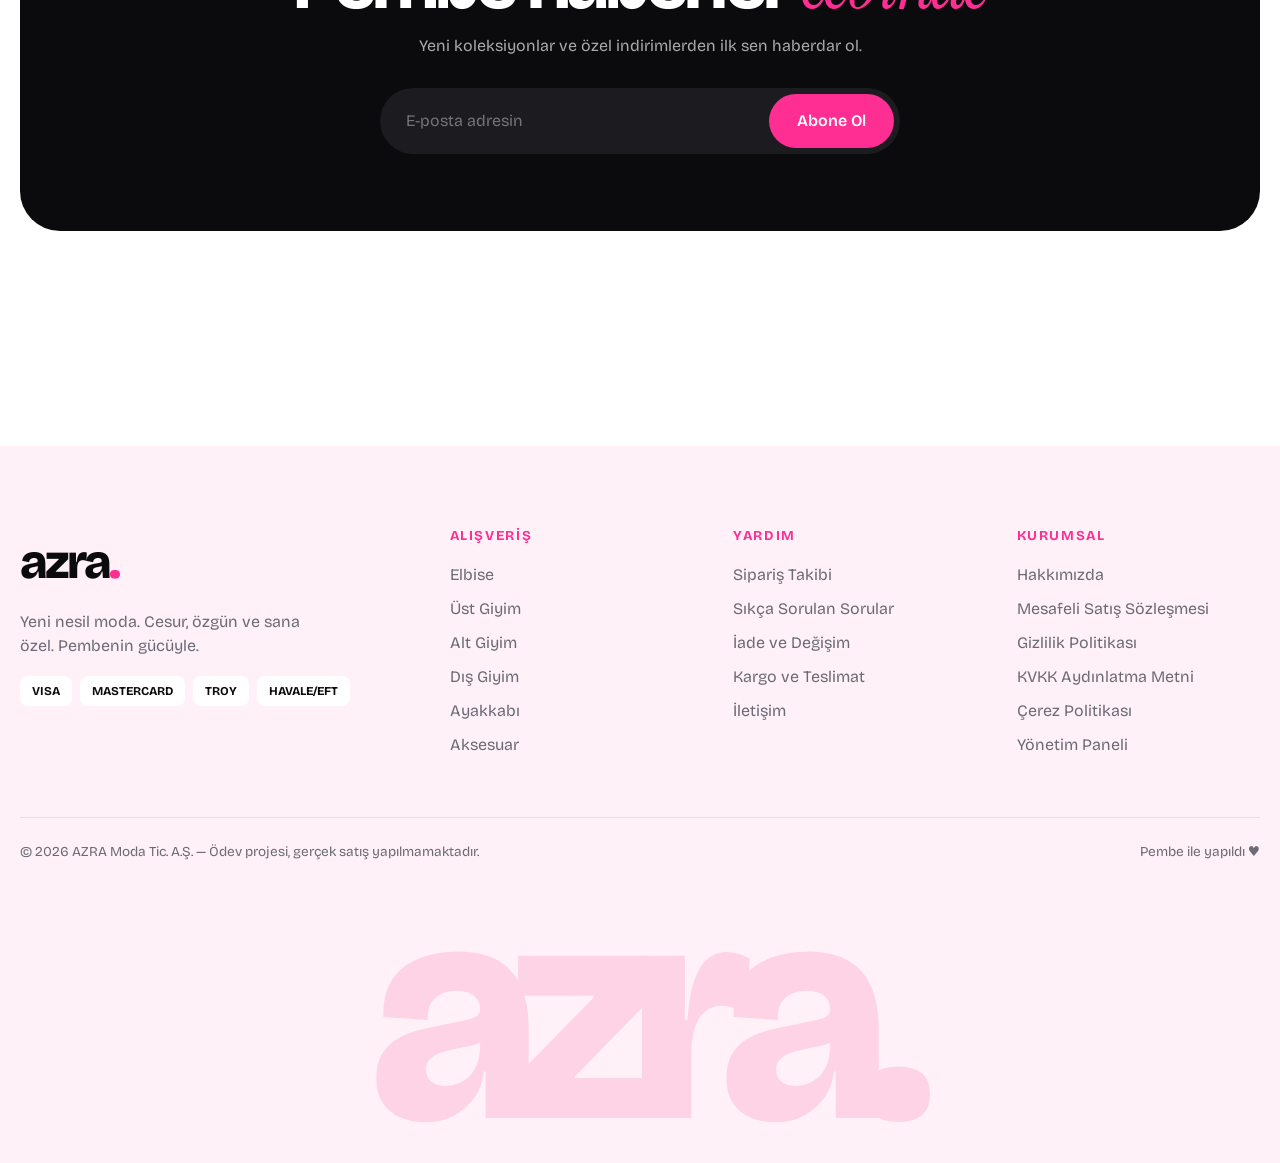
==== commit cab8f4e1: "Promo bölümü: çizim ceket yerine fotoğraf kompozisyonu ve %15 rozeti Co-Authored-By: Claude Sonnet 5" ====
--- a/index.html
+++ b/index.html
@@ -64,7 +64,10 @@
 <!-- KAMPANYA -->
 <section class="sec" style="padding-top:0"><div class="wrap">
  <div class="promo rv z"><div class="t"><span class="eyebrow" style="color:#fff">Sınırlı süre</span><h2 style="margin-top:14px">İlk alışverişe<br><span class="serif">%15</span> indirim</h2><p>Üye ol, kodu sepette kullan; sonbaharın en pembe fırsatını kaçırma.</p><div class="code">HOSGELDIN</div><br><a class="btn light" href="login.html">Hemen Üye Ol →</a></div>
-  <div class="v"><div class="circle" data-speed=".1" style="width:340px;height:340px;background:#ff7ab8;right:-60px;top:-60px"></div><div class="circle" data-speed="-.07" style="width:180px;height:180px;background:#0b0b0d;left:10%;bottom:-40px"></div><div id="promo-art" data-speed=".06" data-rot="0" style="position:absolute;inset:0;display:grid;place-items:center"></div></div></div>
+  <div class="v"><div class="circle" data-speed=".1" style="width:340px;height:340px;background:#ff7ab8;right:-60px;top:-60px"></div><div class="circle" data-speed="-.07" style="width:180px;height:180px;background:#0b0b0d;left:6%;bottom:-50px"></div>
+   <a class="pv pv-a" id="pv-a" href="product.html?id=12" data-speed=".05" aria-label="Biker Ceket"></a>
+   <a class="pv pv-b" id="pv-b" href="product.html?id=17" data-speed="-.06" aria-label="Kısa Puffer Mont"></a>
+   <div class="pv-sticker" data-speed=".1"><b>%15</b><span>ilk alışverişe</span></div></div></div>
 </div></section>
 
 <!-- AVANTAJLAR -->
--- a/css/style.css
+++ b/css/style.css
@@ -393,5 +393,14 @@
 @media(prefers-reduced-motion:reduce){*{animation:none!important;transition:none!important}.rv{opacity:1;transform:none}.mask>span{transform:none}}
 .rk.in .bar i{width:var(--w)}
 .hs .card .im{box-shadow:0 0 0 1px #2a2a30}
-.promo .v #promo-art svg{position:static;width:62%;height:auto;max-height:90%}
+.promo .v .pv{position:absolute;display:block;overflow:hidden;background:#fff;box-shadow:0 34px 60px -24px rgba(0,0,0,.5);transition:transform .6s var(--ease)}
+.promo .v .pv svg{position:static;width:100%;height:100%;display:block;filter:none}
+.promo .v .pv-a{width:46%;aspect-ratio:3/4;left:10%;top:9%;border-radius:999px 999px 28px 28px}
+.promo .v .pv-b{width:38%;aspect-ratio:3/4;right:7%;bottom:8%;border-radius:26px;border:8px solid #fff;transform:rotate(5deg)}
+.promo .v .pv-a:hover{transform:translateY(-8px)}
+.promo .v .pv-b:hover{transform:rotate(2deg) translateY(-6px)}
+.pv-sticker{position:absolute;right:12%;top:8%;z-index:3;width:116px;height:116px;border-radius:50%;background:#0b0b0d;color:#fff;display:grid;place-content:center;text-align:center;transform:rotate(-12deg);box-shadow:0 18px 34px -14px rgba(0,0,0,.5)}
+.pv-sticker b{font-family:var(--serif,inherit);font-style:italic;font-size:2.1rem;line-height:1;color:#ffb3d6}
+.pv-sticker span{font-size:.62rem;letter-spacing:.16em;text-transform:uppercase;margin-top:4px}
+@media(max-width:800px){.promo .v{min-height:440px}.pv-sticker{width:92px;height:92px}.pv-sticker b{font-size:1.7rem}}
 .mask{padding-bottom:.12em;margin-bottom:-.12em}
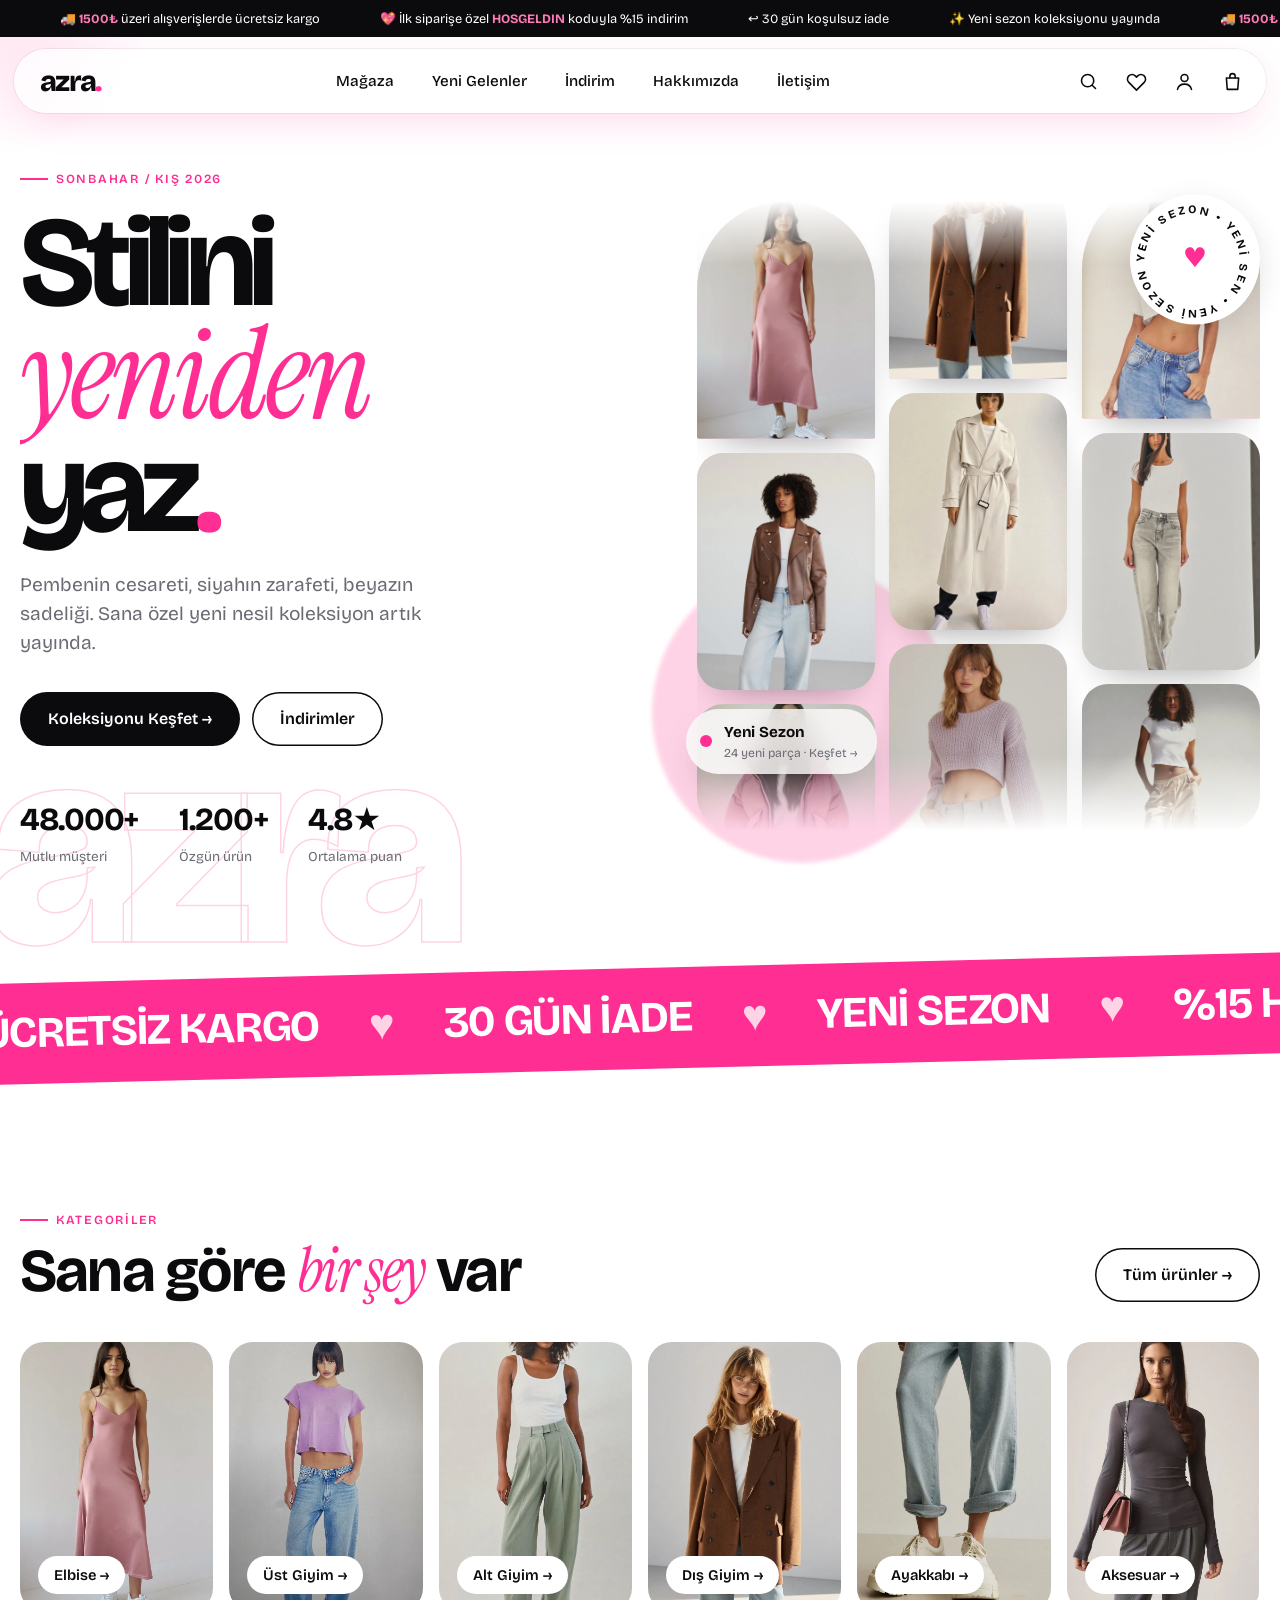
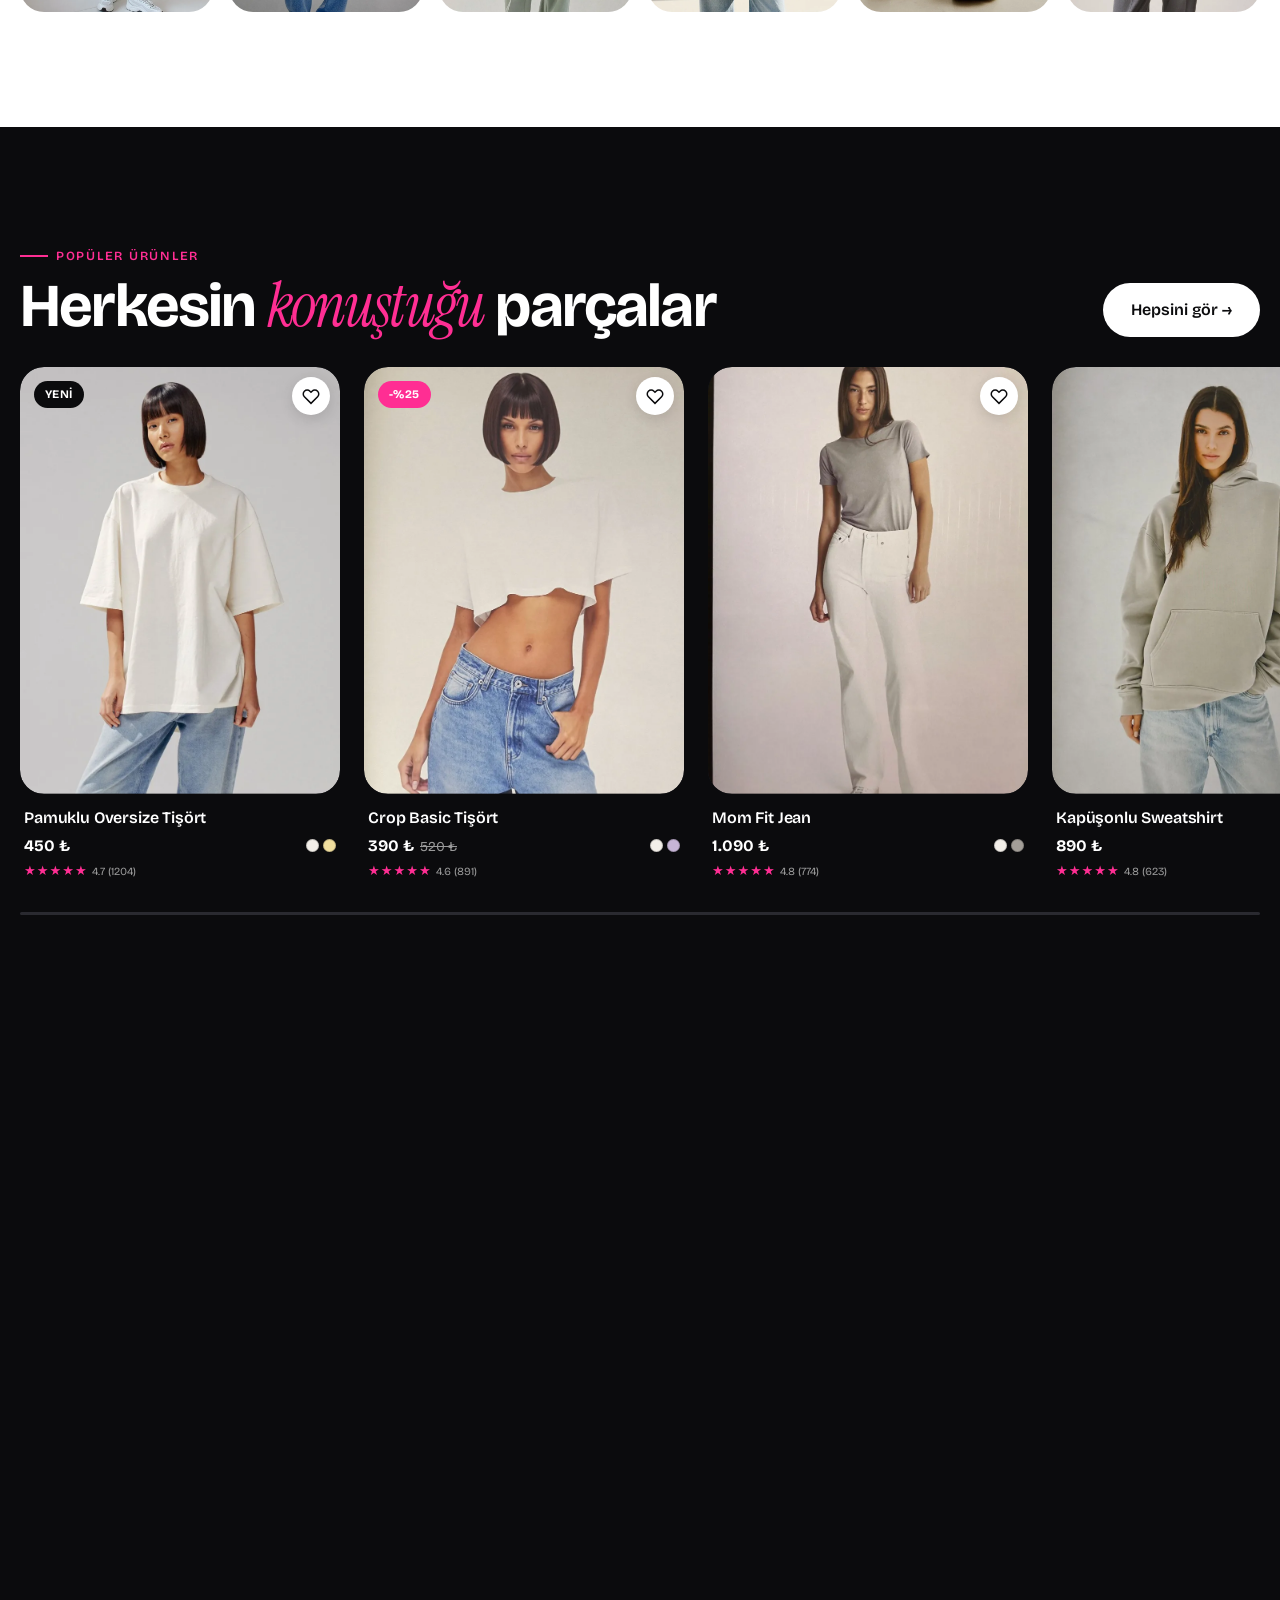
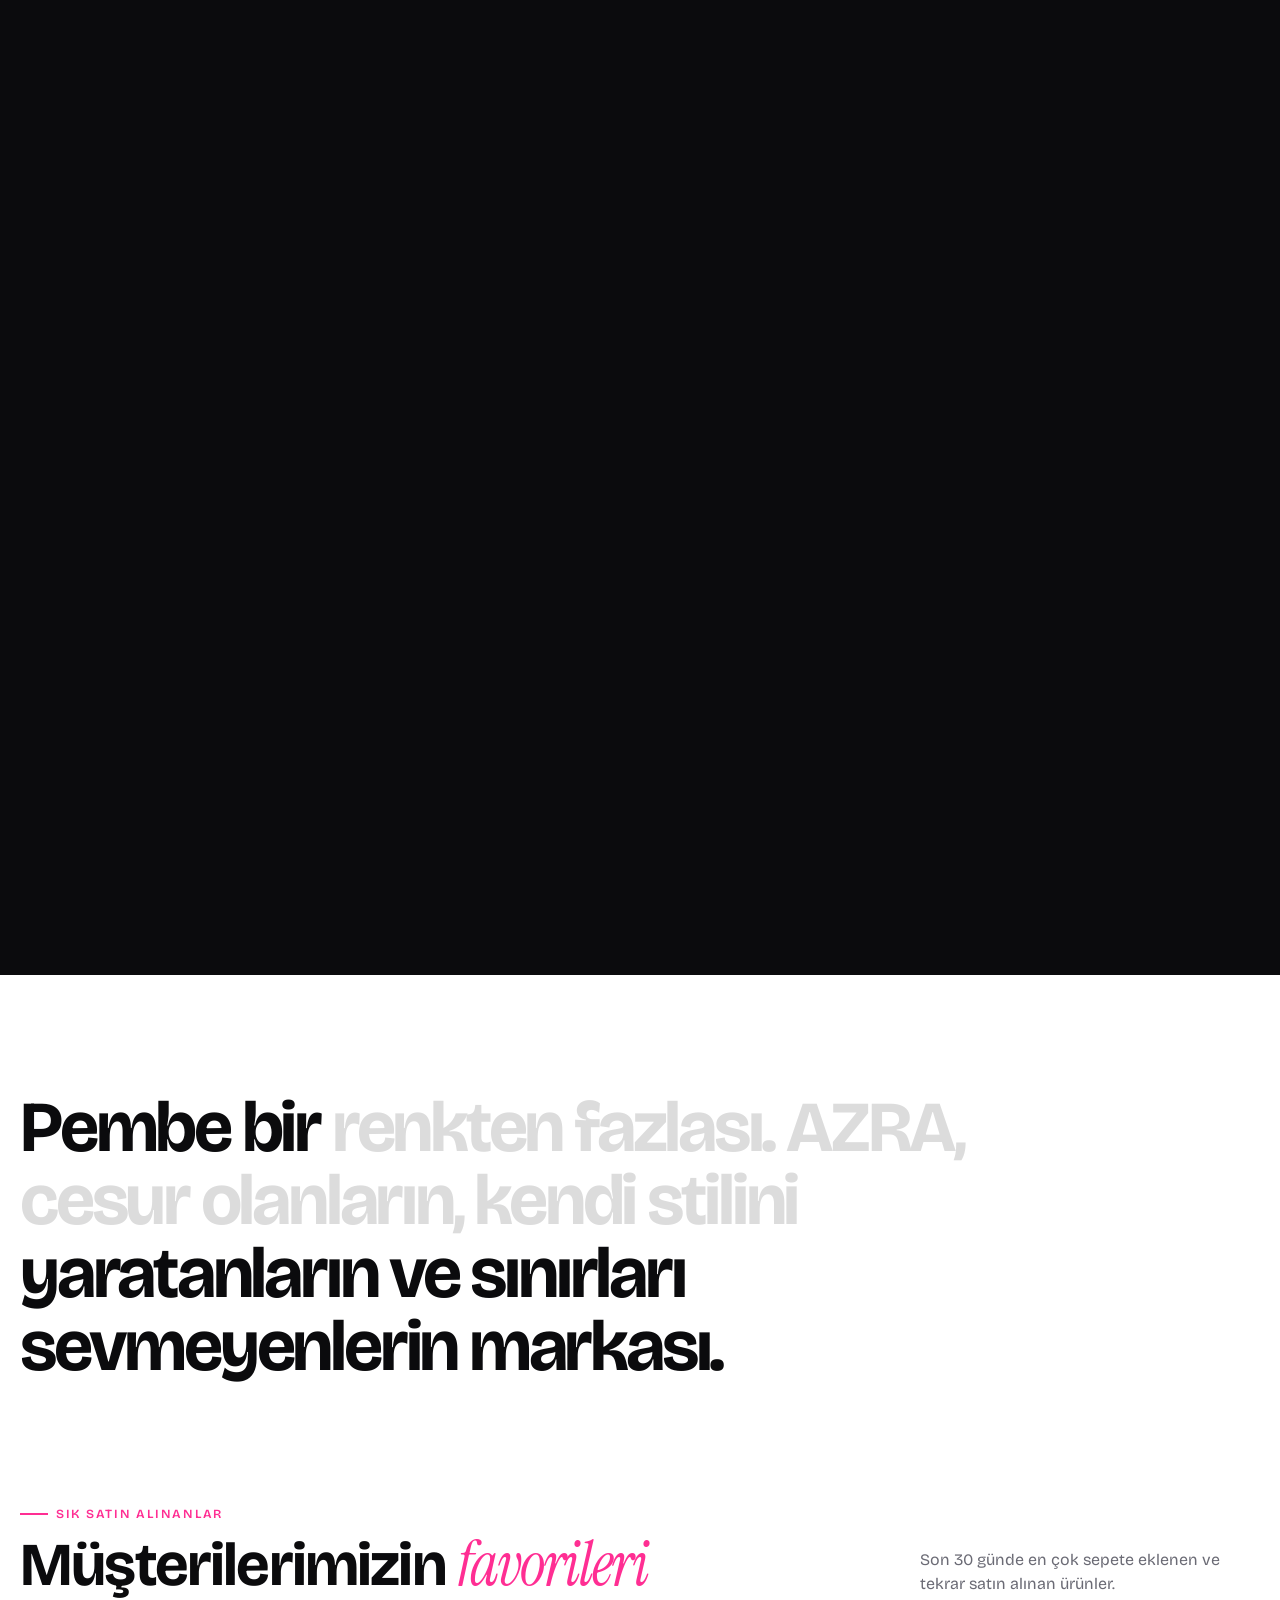
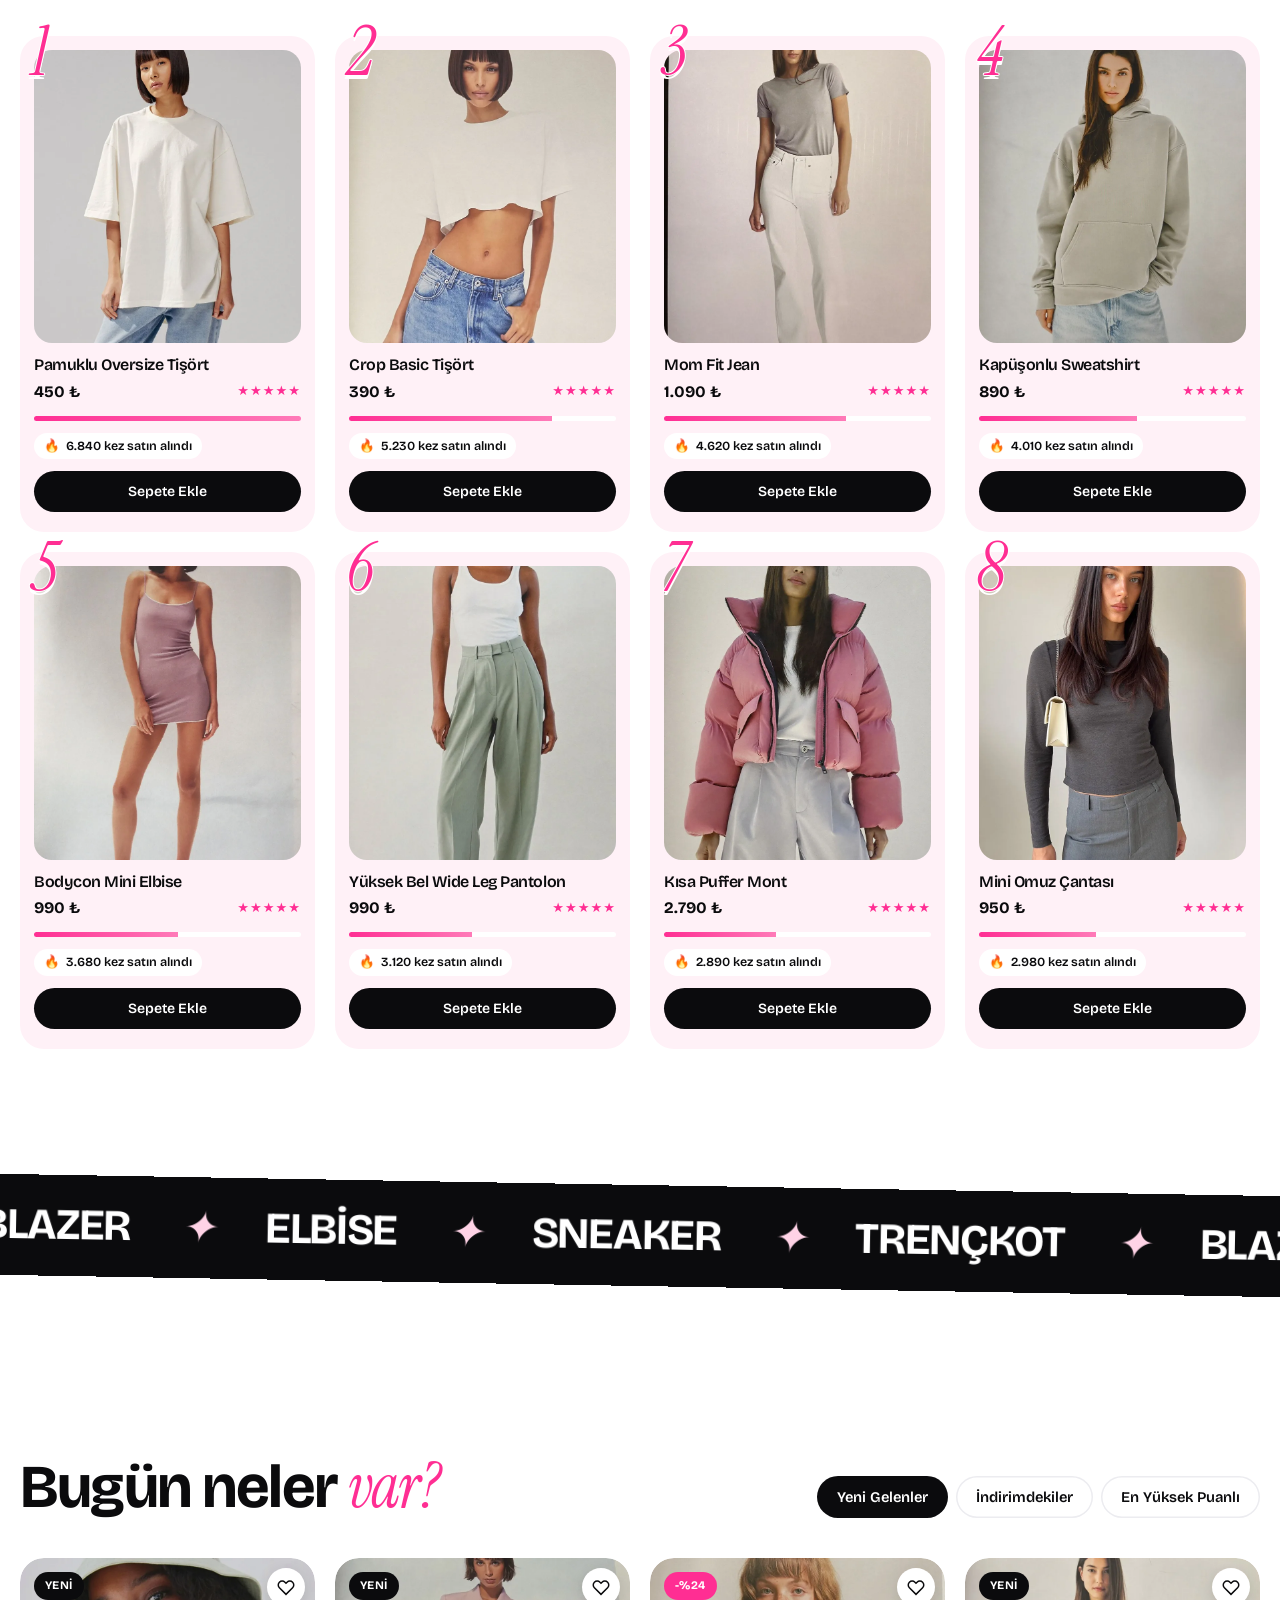
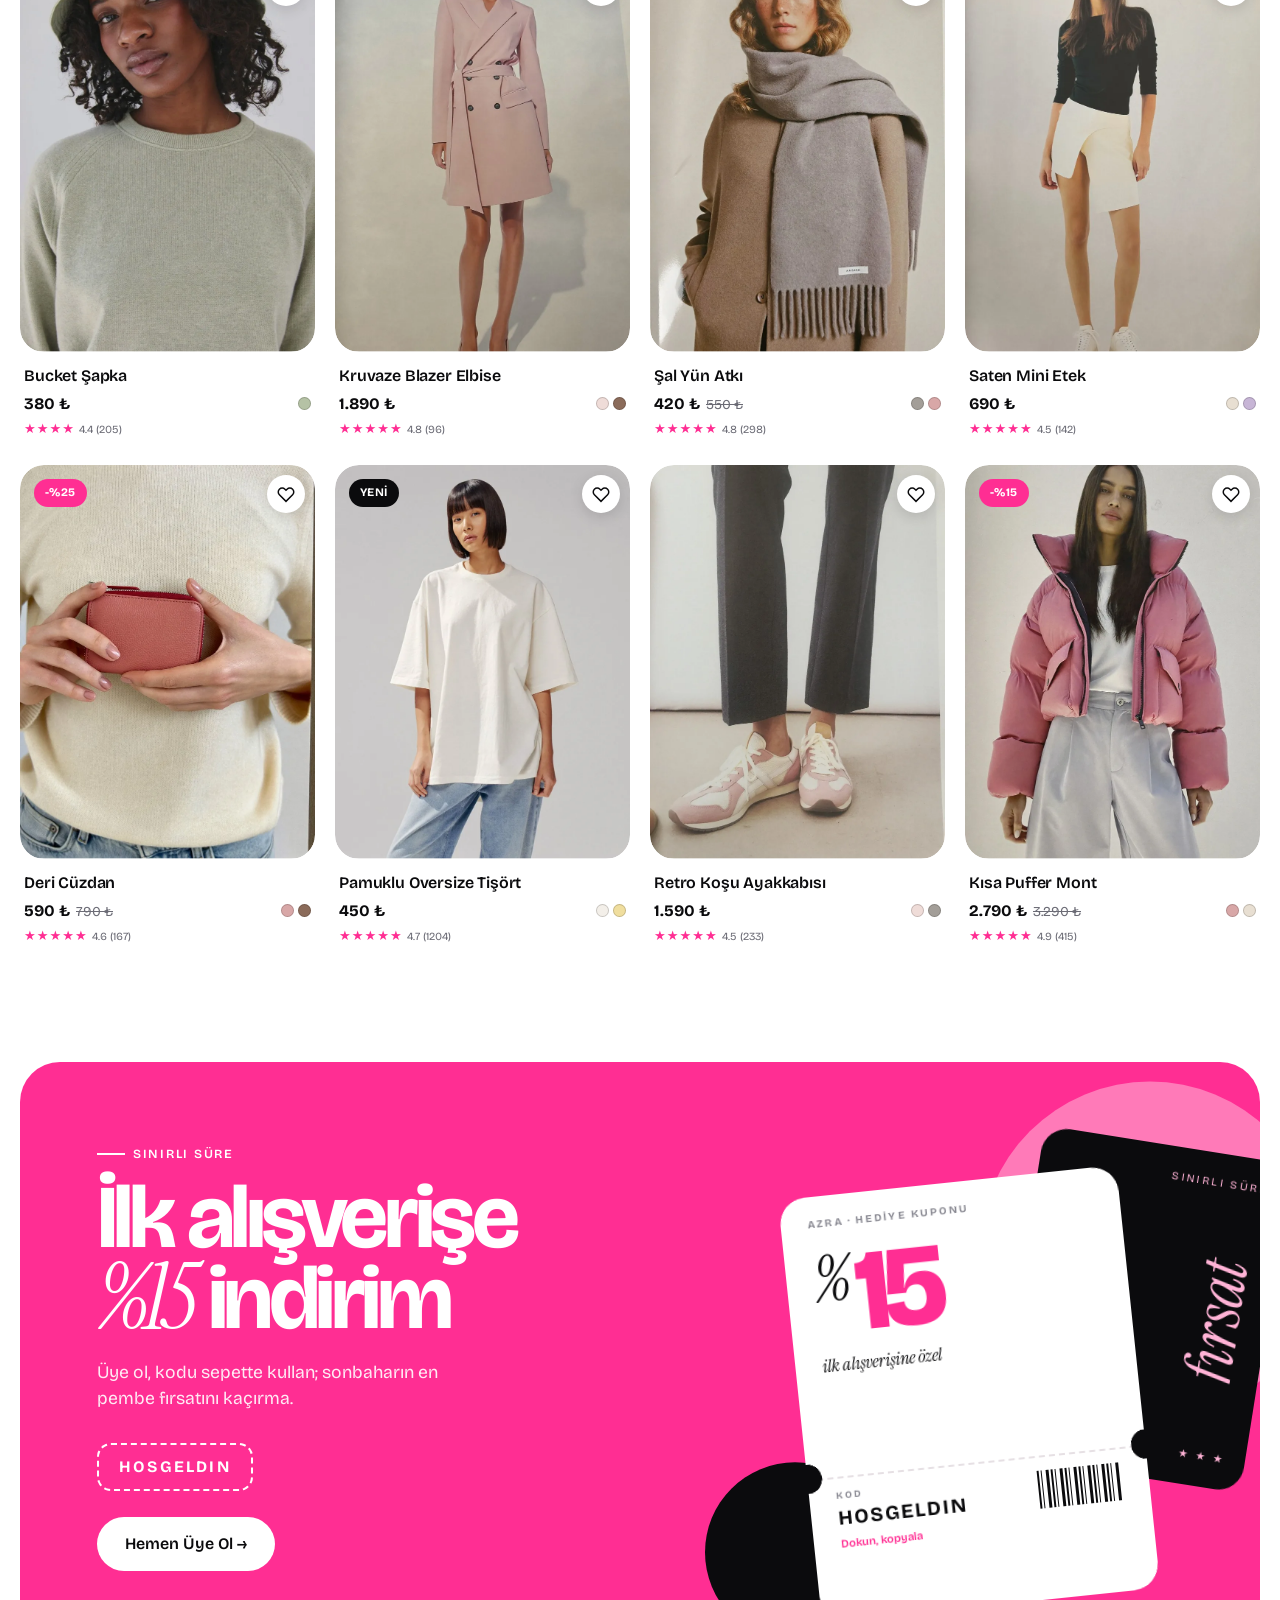
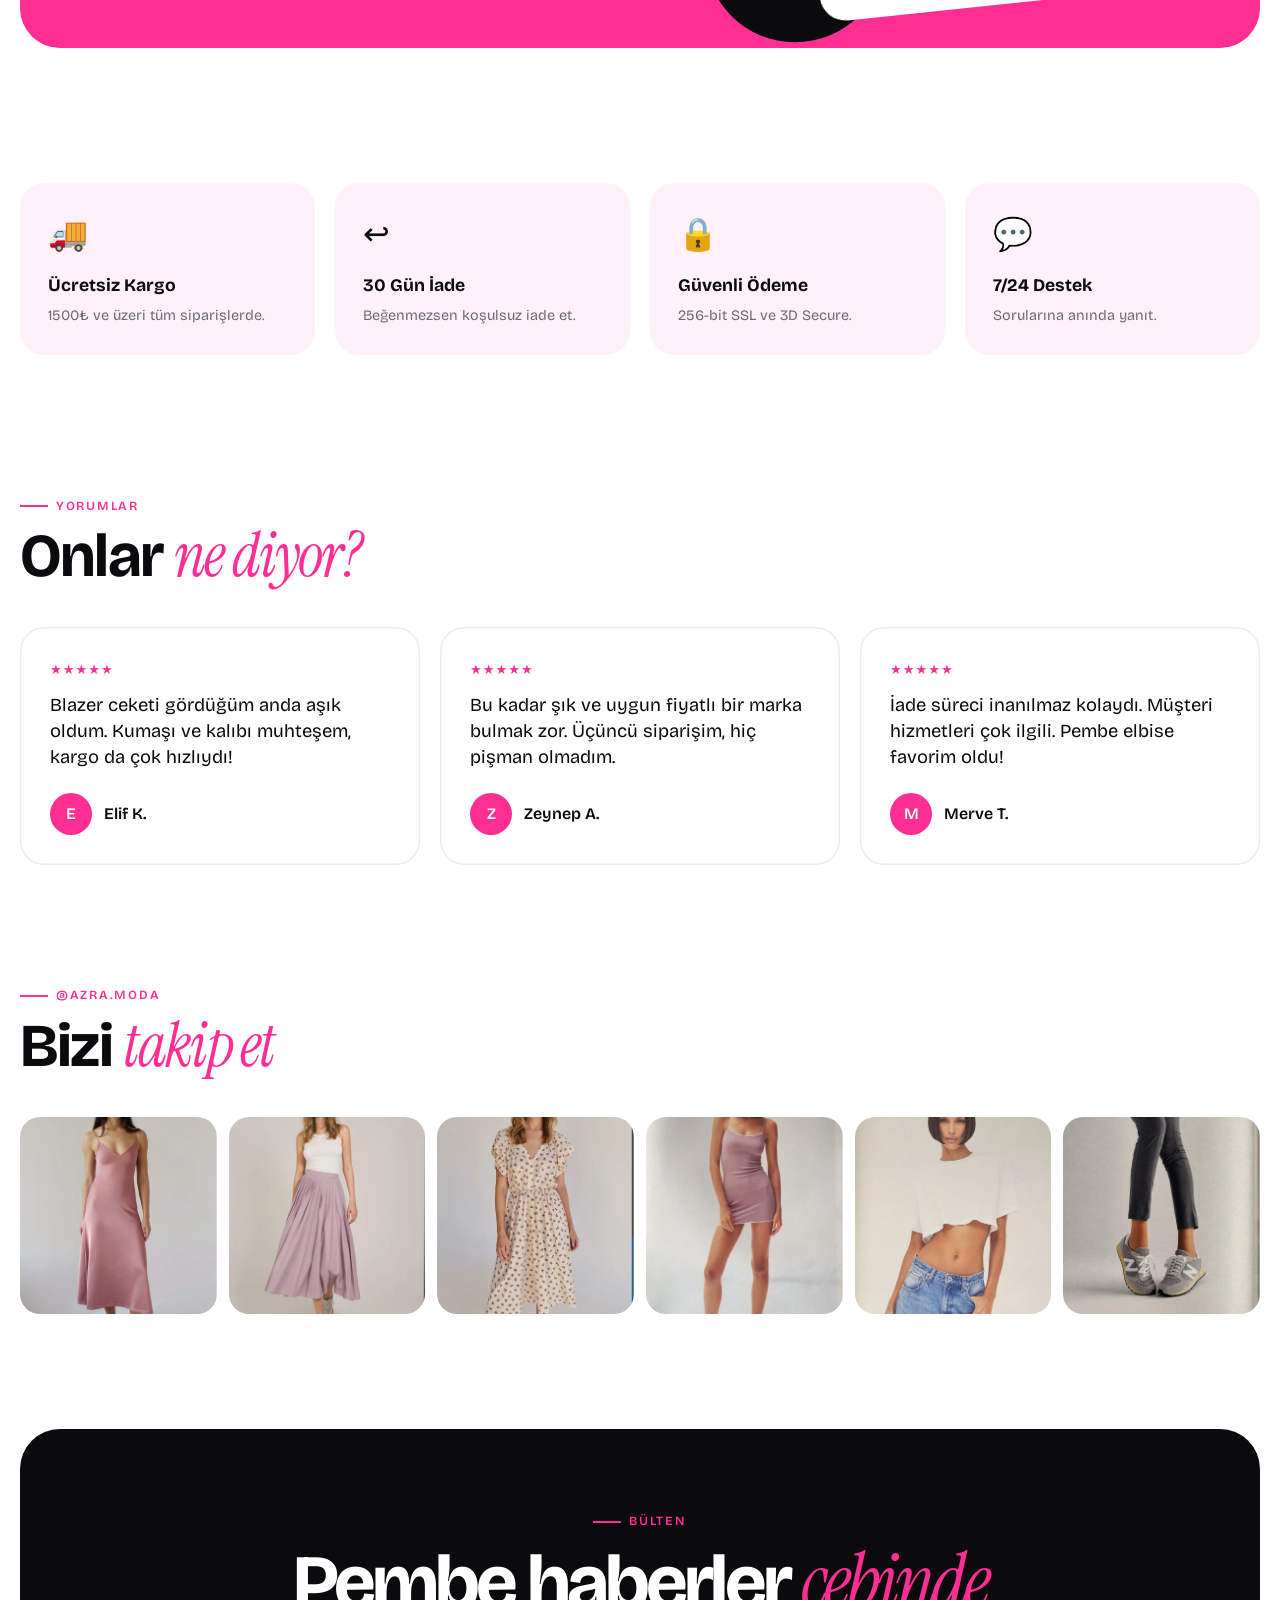
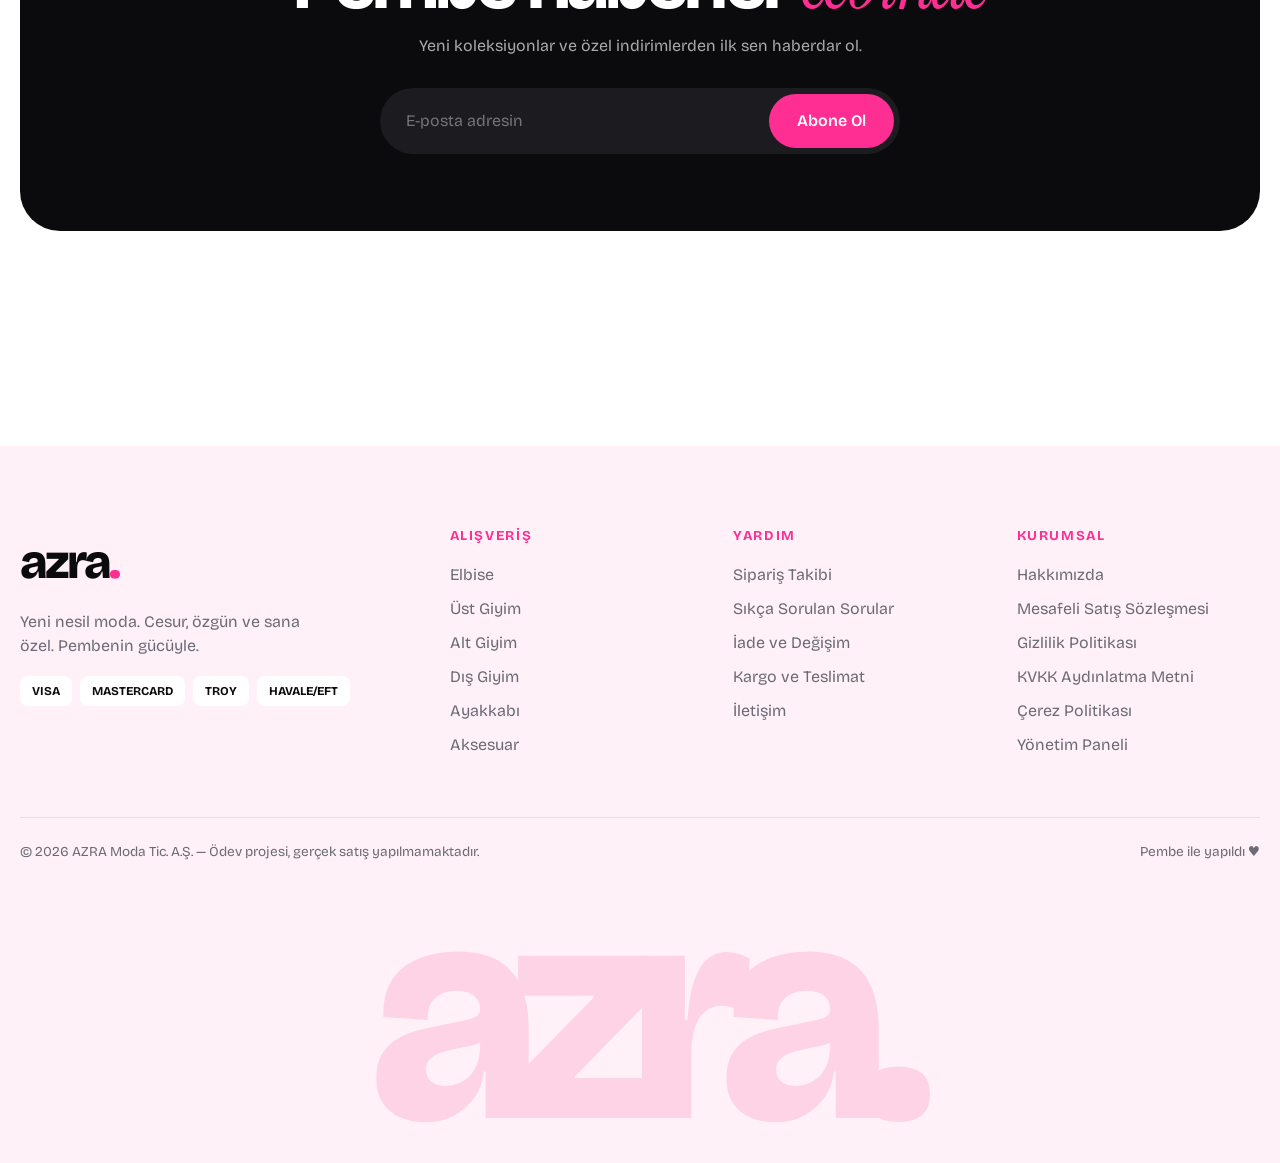
==== commit 1b5f67ec: "Promo bölümü: fotoğraf yerine tıklanınca kodu kopyalayan indirim kuponu tasarımı Co-Authored-By: Cla" ====
--- a/index.html
+++ b/index.html
@@ -65,9 +65,11 @@
 <section class="sec" style="padding-top:0"><div class="wrap">
  <div class="promo rv z"><div class="t"><span class="eyebrow" style="color:#fff">Sınırlı süre</span><h2 style="margin-top:14px">İlk alışverişe<br><span class="serif">%15</span> indirim</h2><p>Üye ol, kodu sepette kullan; sonbaharın en pembe fırsatını kaçırma.</p><div class="code">HOSGELDIN</div><br><a class="btn light" href="login.html">Hemen Üye Ol →</a></div>
   <div class="v"><div class="circle" data-speed=".1" style="width:340px;height:340px;background:#ff7ab8;right:-60px;top:-60px"></div><div class="circle" data-speed="-.07" style="width:180px;height:180px;background:#0b0b0d;left:6%;bottom:-50px"></div>
-   <a class="pv pv-a" id="pv-a" href="product.html?id=12" data-speed=".05" aria-label="Biker Ceket"></a>
-   <a class="pv pv-b" id="pv-b" href="product.html?id=17" data-speed="-.06" aria-label="Kısa Puffer Mont"></a>
-   <div class="pv-sticker" data-speed=".1"><b>%15</b><span>ilk alışverişe</span></div></div></div>
+   <div class="tk tk-b" data-speed="-.06" aria-hidden="true"><span>sınırlı süre</span><b class="serif">fırsat</b><span>★ ★ ★</span></div>
+   <button type="button" class="tk tk-a" id="tk-a" data-speed=".05" aria-label="HOSGELDIN kodunu kopyala">
+    <span class="tk-top"><small>AZRA · HEDİYE KUPONU</small><span class="tk-big"><i class="serif">%</i>15</span><em class="serif">ilk alışverişine özel</em></span>
+    <span class="tk-stub"><span class="tk-code"><small>KOD</small><b>HOSGELDIN</b></span><span class="tk-bars"></span><span class="tk-copy">Dokun, kopyala</span></span>
+   </button></div></div>
 </div></section>
 
 <!-- AVANTAJLAR -->
--- a/css/style.css
+++ b/css/style.css
@@ -393,14 +393,24 @@
 @media(prefers-reduced-motion:reduce){*{animation:none!important;transition:none!important}.rv{opacity:1;transform:none}.mask>span{transform:none}}
 .rk.in .bar i{width:var(--w)}
 .hs .card .im{box-shadow:0 0 0 1px #2a2a30}
-.promo .v .pv{position:absolute;display:block;overflow:hidden;background:#fff;box-shadow:0 34px 60px -24px rgba(0,0,0,.5);transition:transform .6s var(--ease)}
-.promo .v .pv svg{position:static;width:100%;height:100%;display:block;filter:none}
-.promo .v .pv-a{width:46%;aspect-ratio:3/4;left:10%;top:9%;border-radius:999px 999px 28px 28px}
-.promo .v .pv-b{width:38%;aspect-ratio:3/4;right:7%;bottom:8%;border-radius:26px;border:8px solid #fff;transform:rotate(5deg)}
-.promo .v .pv-a:hover{transform:translateY(-8px)}
-.promo .v .pv-b:hover{transform:rotate(2deg) translateY(-6px)}
-.pv-sticker{position:absolute;right:12%;top:8%;z-index:3;width:116px;height:116px;border-radius:50%;background:#0b0b0d;color:#fff;display:grid;place-content:center;text-align:center;transform:rotate(-12deg);box-shadow:0 18px 34px -14px rgba(0,0,0,.5)}
-.pv-sticker b{font-family:var(--serif,inherit);font-style:italic;font-size:2.1rem;line-height:1;color:#ffb3d6}
-.pv-sticker span{font-size:.62rem;letter-spacing:.16em;text-transform:uppercase;margin-top:4px}
-@media(max-width:800px){.promo .v{min-height:440px}.pv-sticker{width:92px;height:92px}.pv-sticker b{font-size:1.7rem}}
+/* promo: indirim kuponu */
+.promo .v .tk{position:absolute;border:0;font:inherit;text-align:left}
+.promo .v .tk-a{color:#0b0b0d}.promo .v .tk-b{color:#fff}
+.tk-a{--y:66%;left:50%;top:50%;width:min(62%,340px);aspect-ratio:4/5;margin:calc(min(62vw,340px) * -.625) 0 0 calc(min(62%,340px) * -.5);rotate:-6deg;display:grid;grid-template-rows:var(--y) 1fr;background:#fff;color:#0b0b0d;border-radius:26px;cursor:pointer;z-index:2;box-shadow:0 40px 70px -26px rgba(0,0,0,.55);transition:rotate .5s var(--ease),translate .5s var(--ease),scale .5s var(--ease);
+ -webkit-mask:radial-gradient(circle 15px at 0 var(--y),#0000 97%,#000) left/51% 100% no-repeat,radial-gradient(circle 15px at 100% var(--y),#0000 97%,#000) right/51% 100% no-repeat;mask:radial-gradient(circle 15px at 0 var(--y),#0000 97%,#000) left/51% 100% no-repeat,radial-gradient(circle 15px at 100% var(--y),#0000 97%,#000) right/51% 100% no-repeat}
+.tk-a:hover{rotate:-3deg;translate:0 -8px;scale:1.02}
+.tk-top{display:flex;flex-direction:column;justify-content:center;padding:6% 8% 3%;position:relative}
+.tk-top small{font-size:.66rem;font-weight:700;letter-spacing:.2em;color:#8a8a93}
+.tk-big{font-size:clamp(5rem,9vw,8.4rem);font-weight:800;letter-spacing:-.07em;line-height:.9;margin-top:4%;color:var(--pink)}
+.tk-big i{font-size:.55em;font-weight:400;letter-spacing:0;margin-right:.04em;vertical-align:.5em;color:#0b0b0d}
+.tk-top em{font-size:1.15rem;color:#0b0b0d;margin-top:2%}
+.tk-stub{display:grid;grid-template-columns:1fr auto;grid-template-rows:1fr auto;gap:4px 14px;align-items:center;padding:3% 8% 5%;border-top:2px dashed #e6e0e4}
+.tk-code small{display:block;font-size:.6rem;font-weight:700;letter-spacing:.2em;color:#8a8a93}
+.tk-code b{font-size:1.25rem;letter-spacing:.1em}
+.tk-bars{height:38px;width:84px;background:repeating-linear-gradient(90deg,#0b0b0d 0 2px,#0000 2px 4px,#0b0b0d 4px 5px,#0000 5px 9px,#0b0b0d 9px 12px,#0000 12px 14px)}
+.tk-copy{grid-column:1/-1;font-size:.7rem;font-weight:600;color:var(--pink)}
+.tk-b{right:6%;top:50%;width:min(46%,250px);aspect-ratio:3/4;margin-top:calc(min(46vw,250px) * -.66);background:#0b0b0d;color:#fff;border-radius:26px;rotate:9deg;translate:14% 0;z-index:1;display:flex;flex-direction:column;justify-content:space-between;align-items:flex-end;padding:22px 20px;text-align:right}
+.tk-b span{font-size:.68rem;letter-spacing:.22em;text-transform:uppercase;color:#ffb3d6}
+.tk-b b{font-size:clamp(2.4rem,5vw,4rem);color:#ffb3d6;line-height:.9;writing-mode:vertical-rl;transform:rotate(180deg)}
+@media(max-width:800px){.promo .v{min-height:470px}.tk-a{width:min(70%,300px);margin:-185px 0 0 calc(min(70%,300px) * -.5)}.tk-b{display:none}}
 .mask{padding-bottom:.12em;margin-bottom:-.12em}
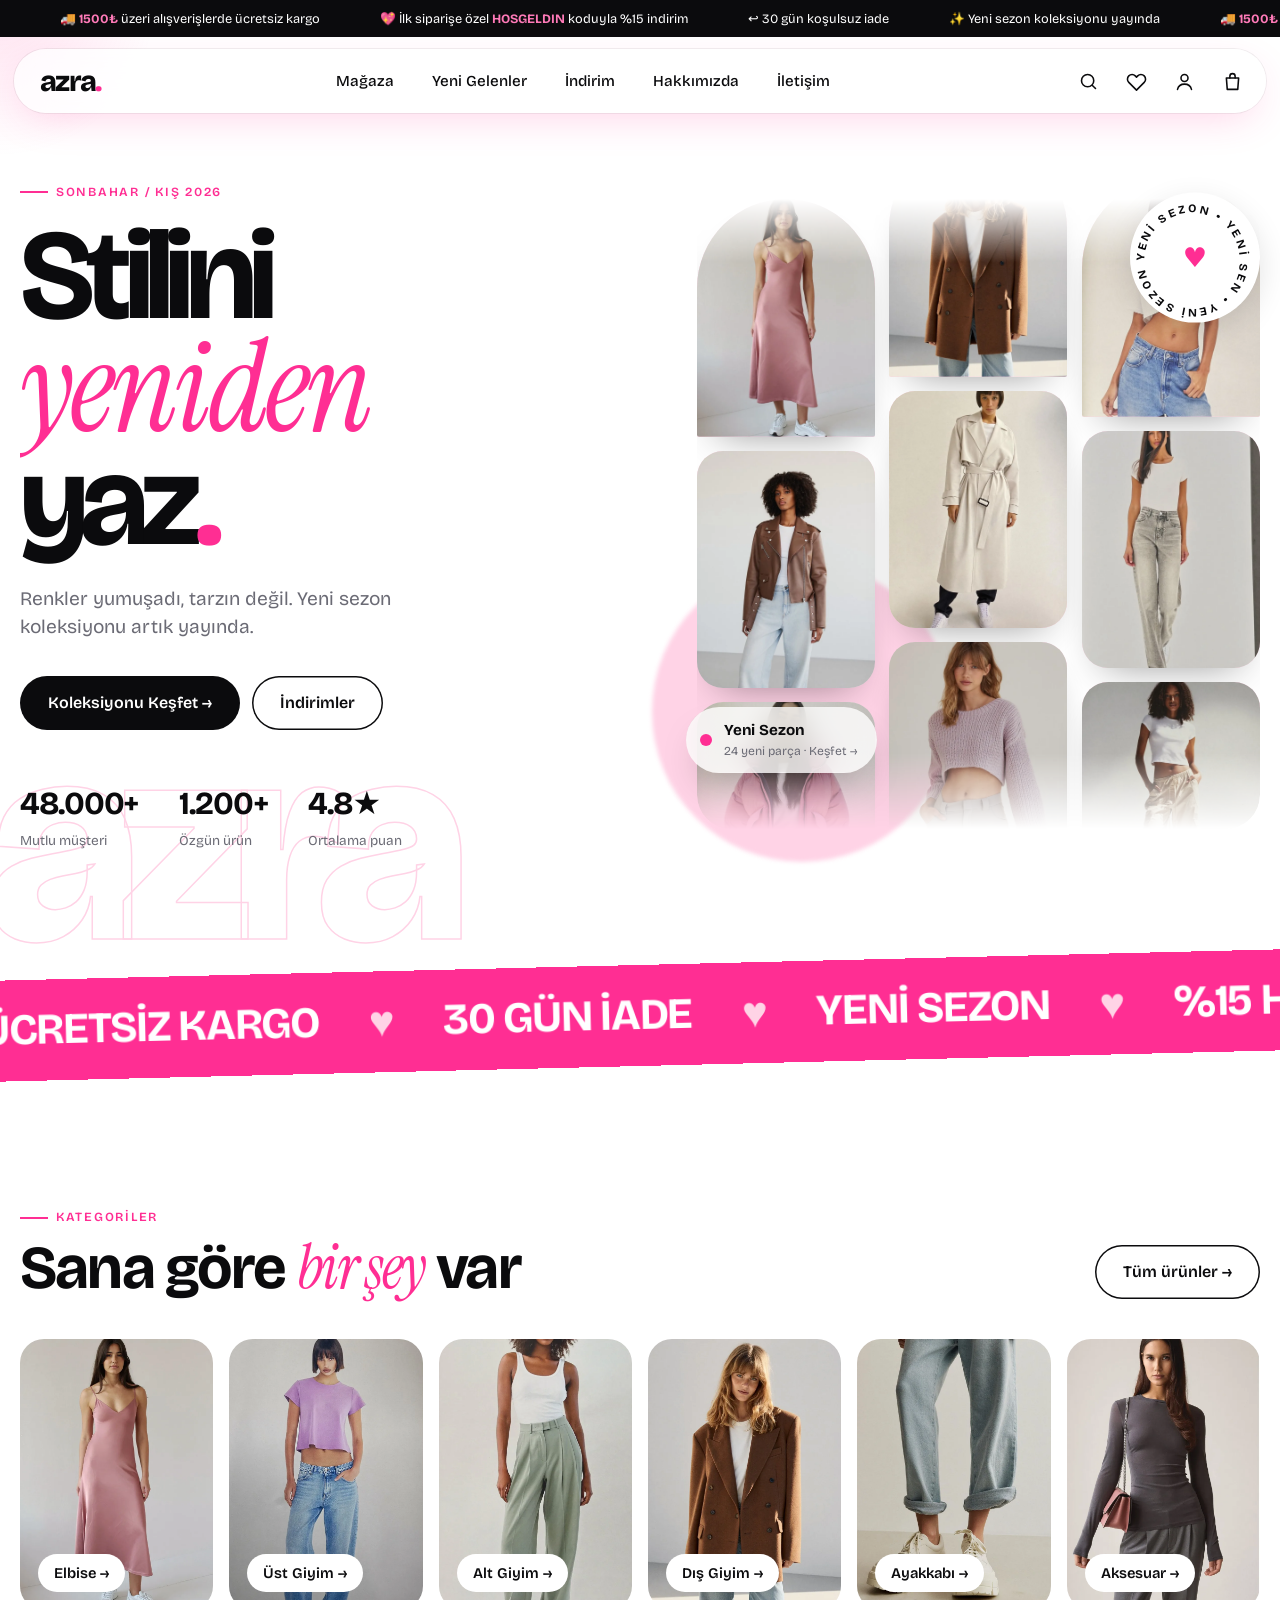
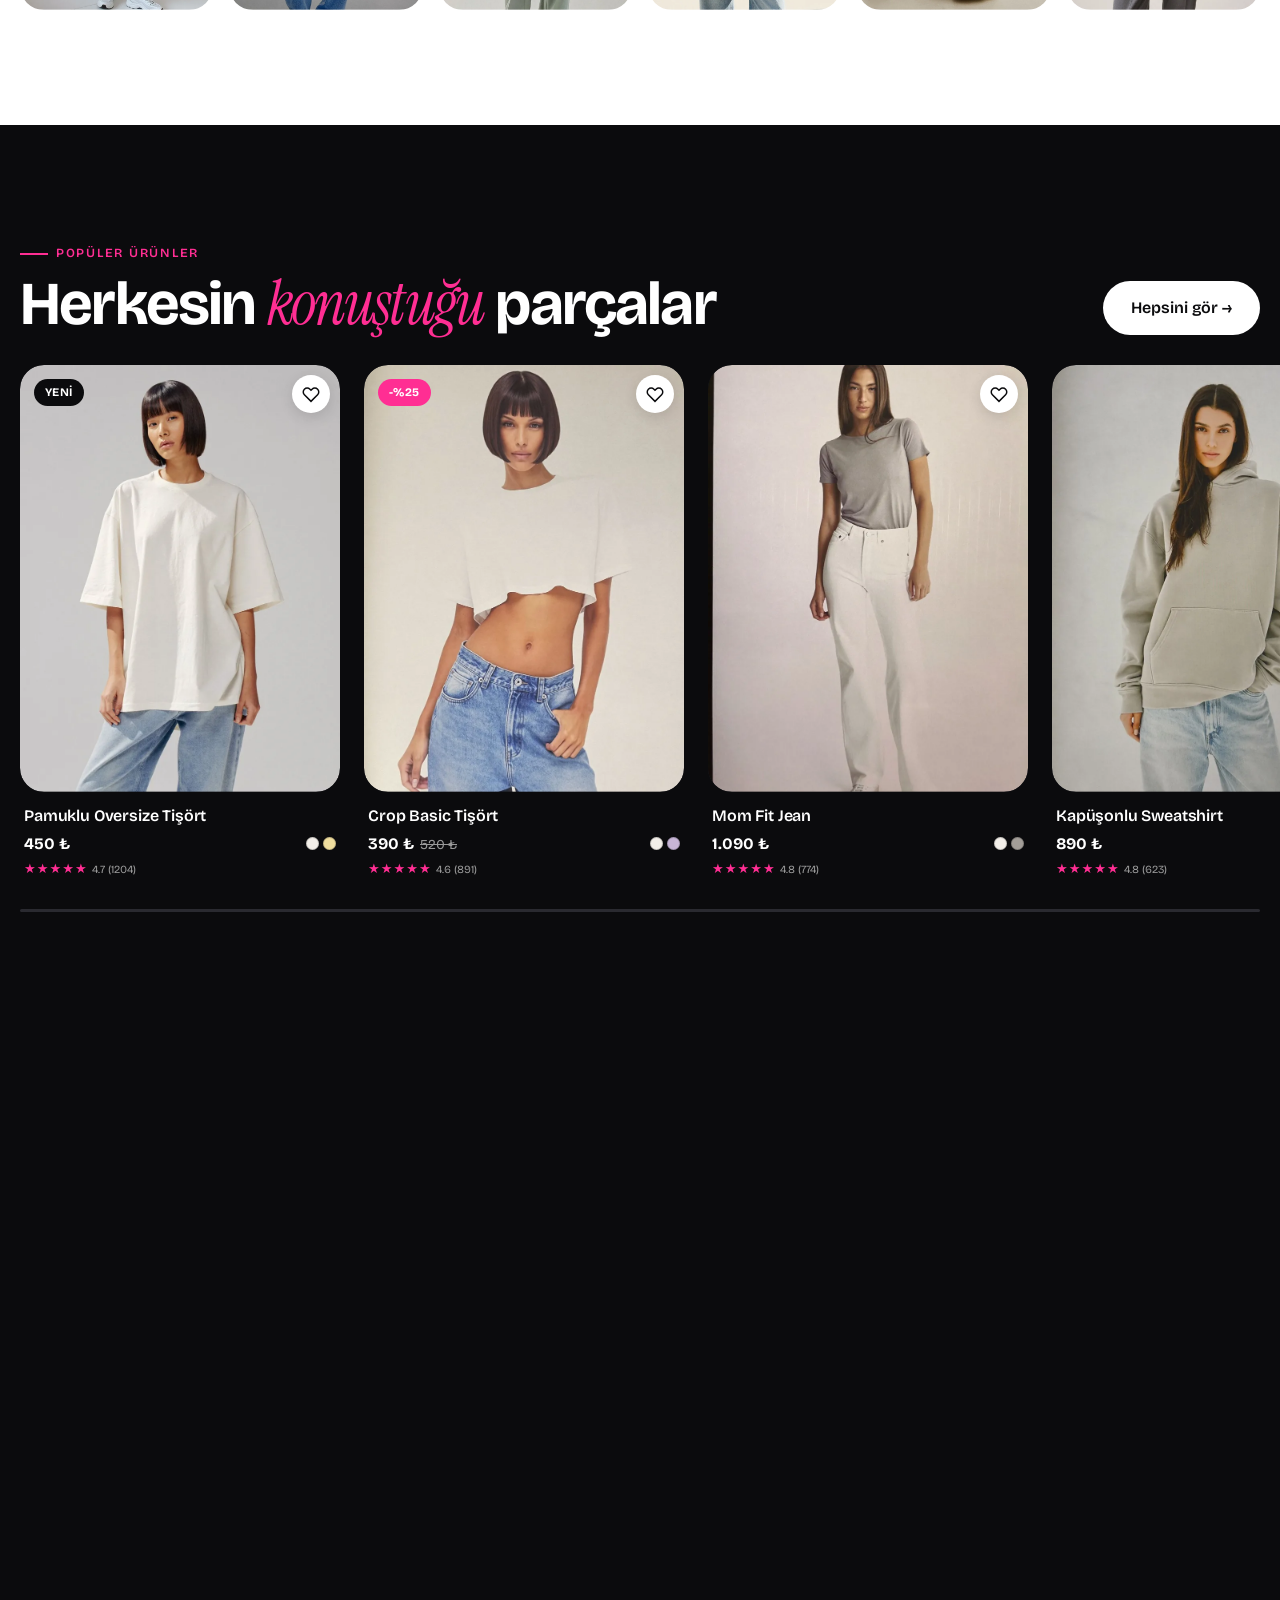
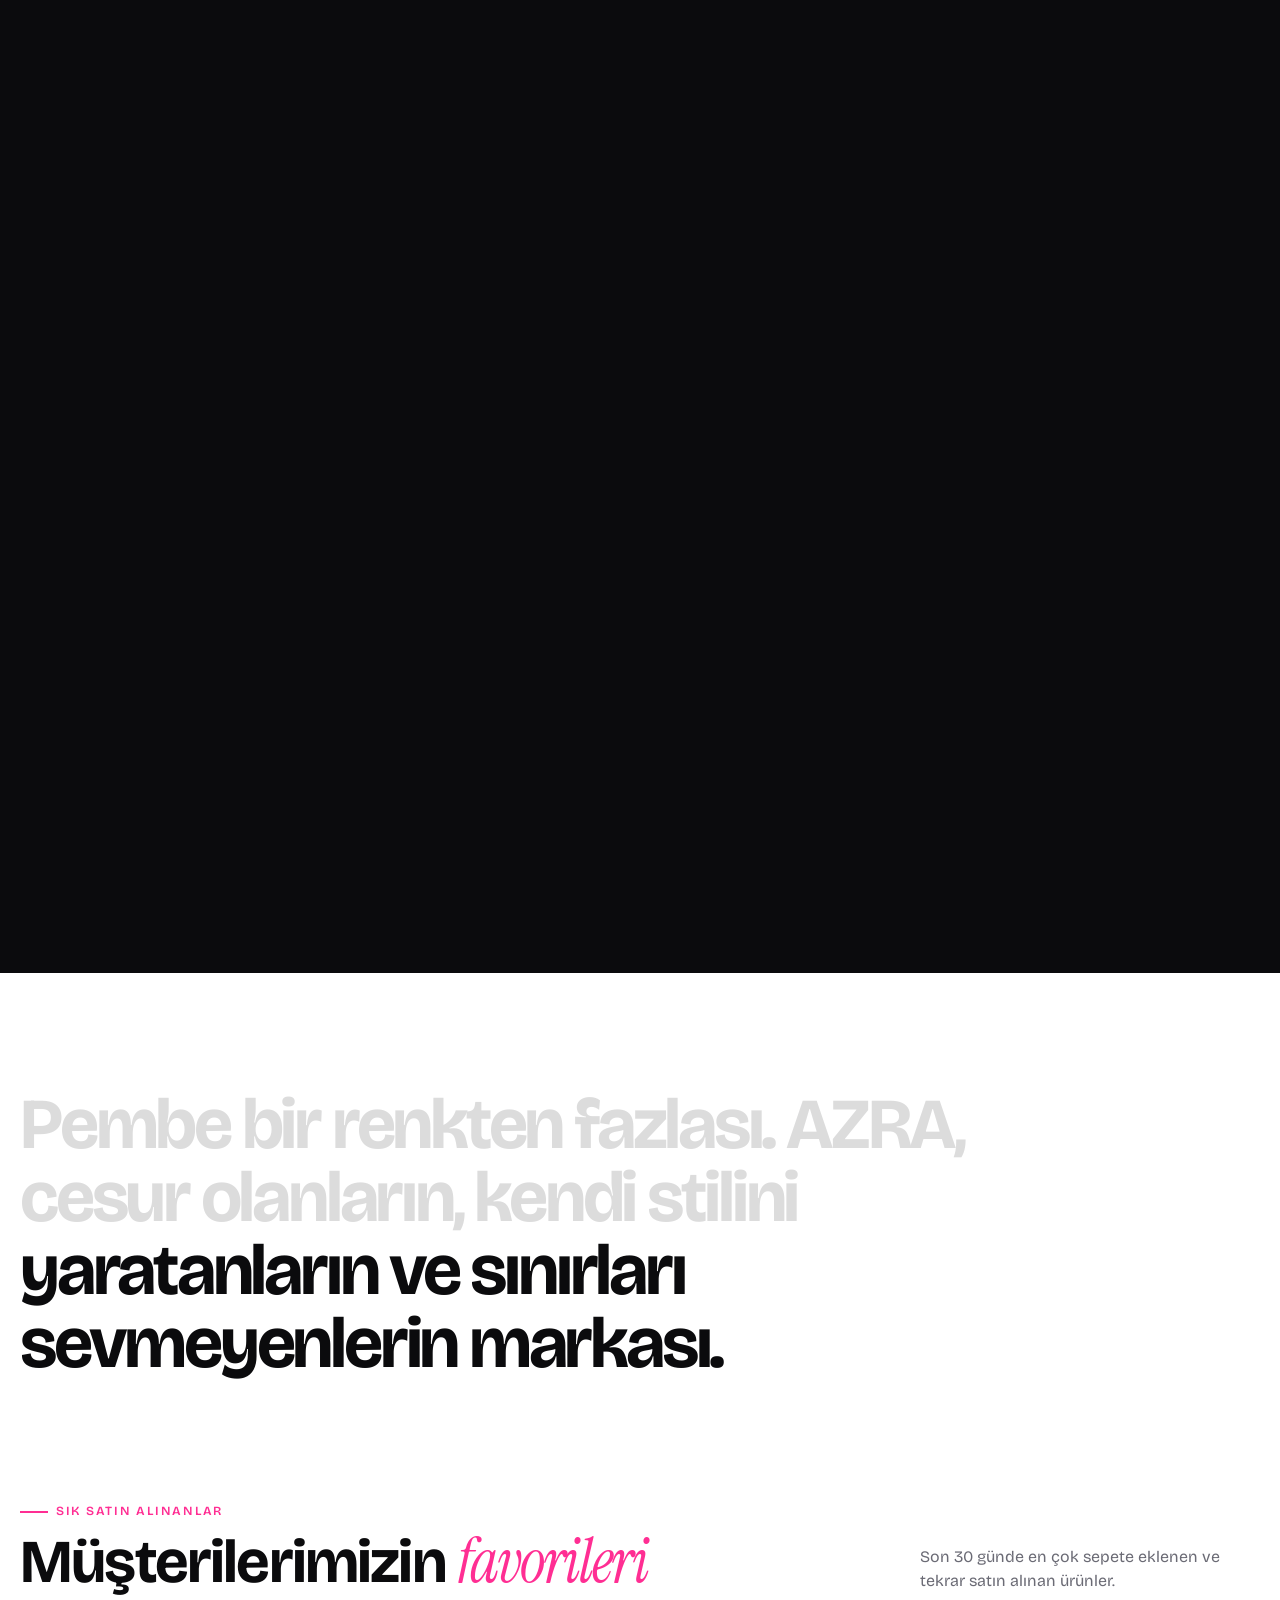
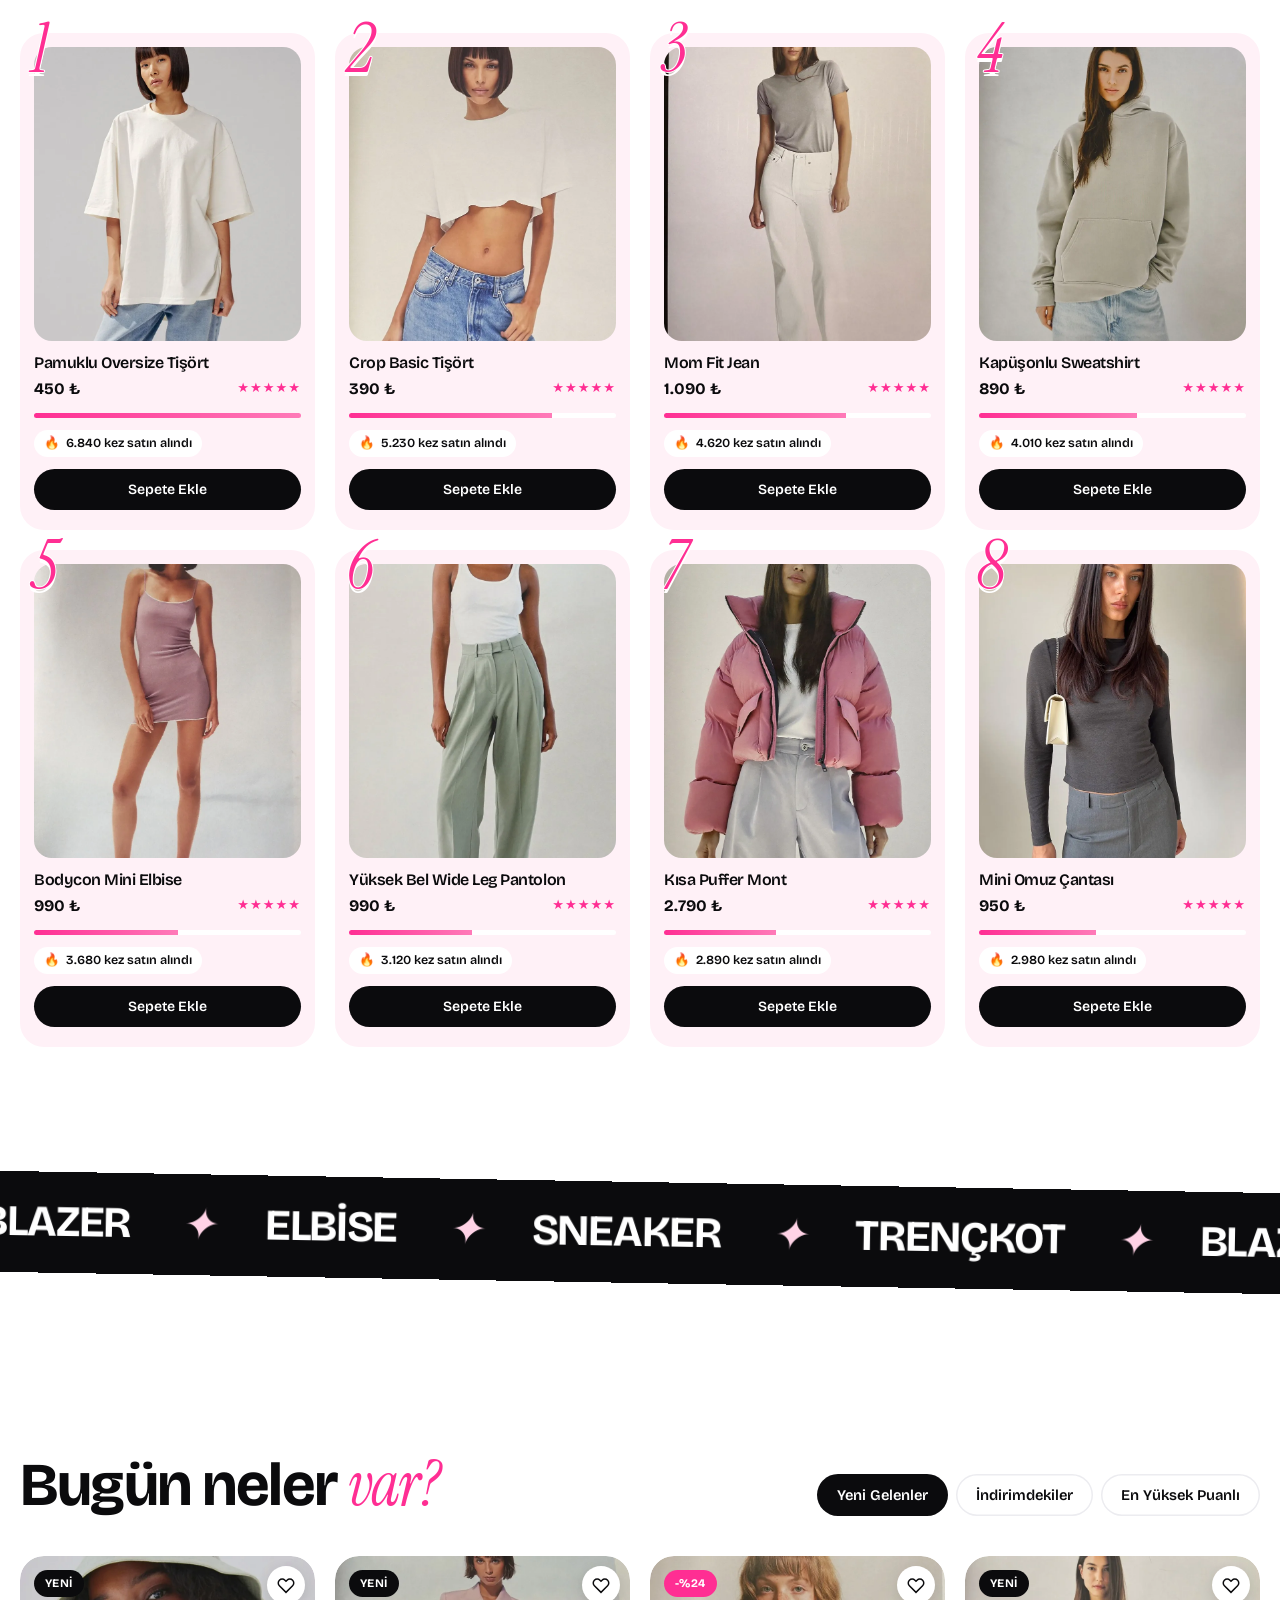
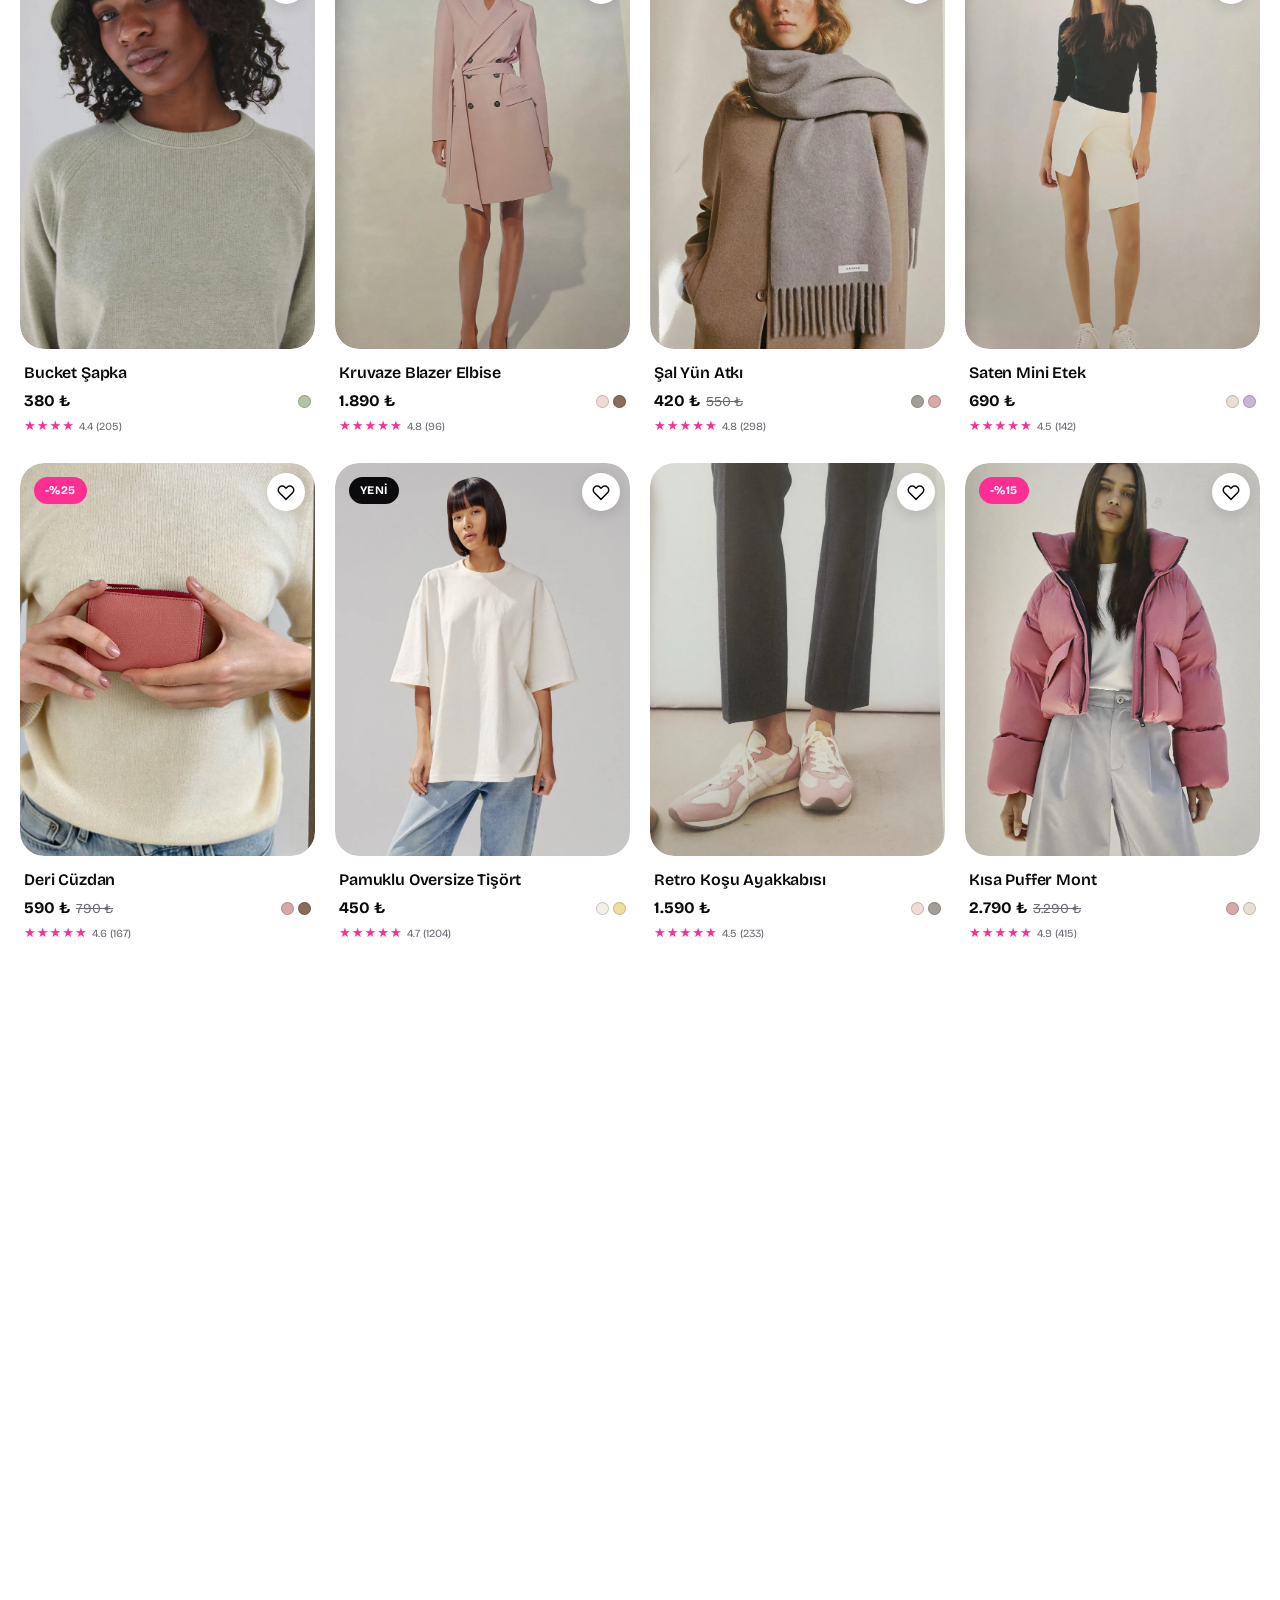
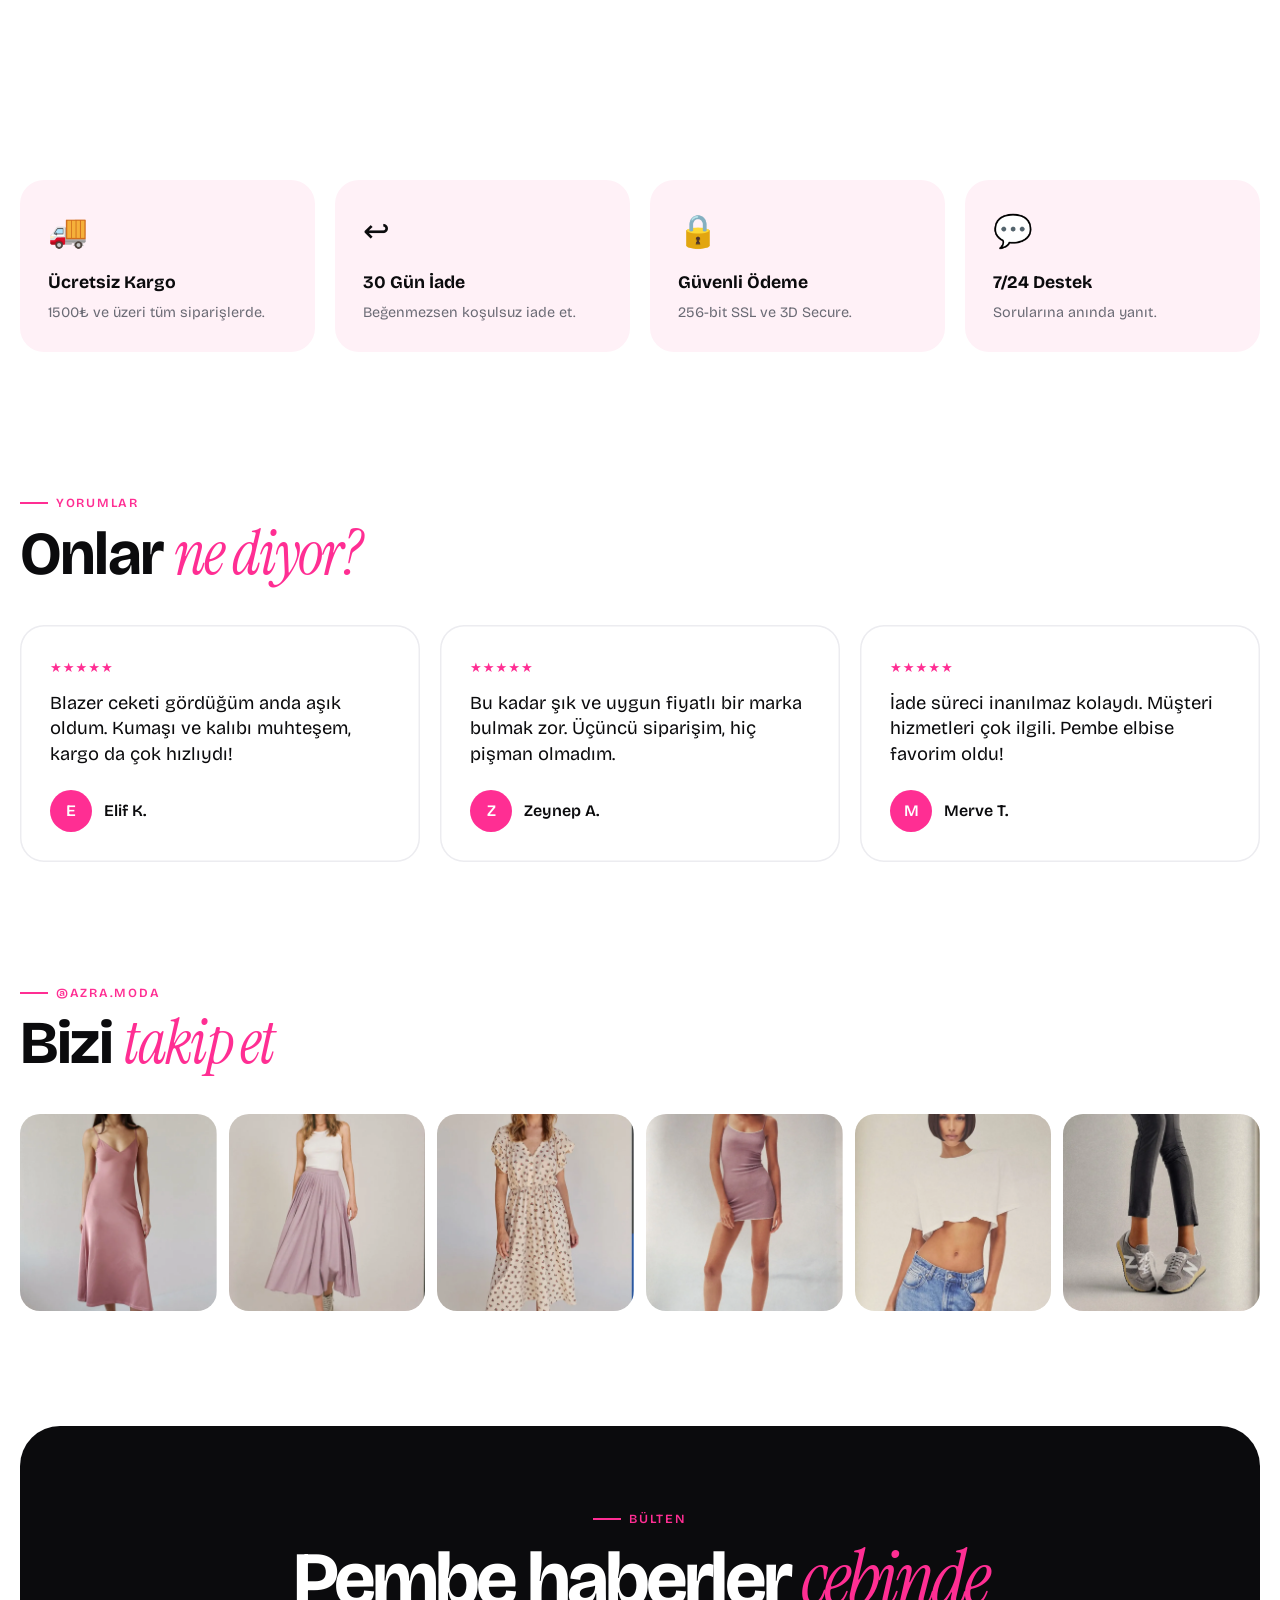
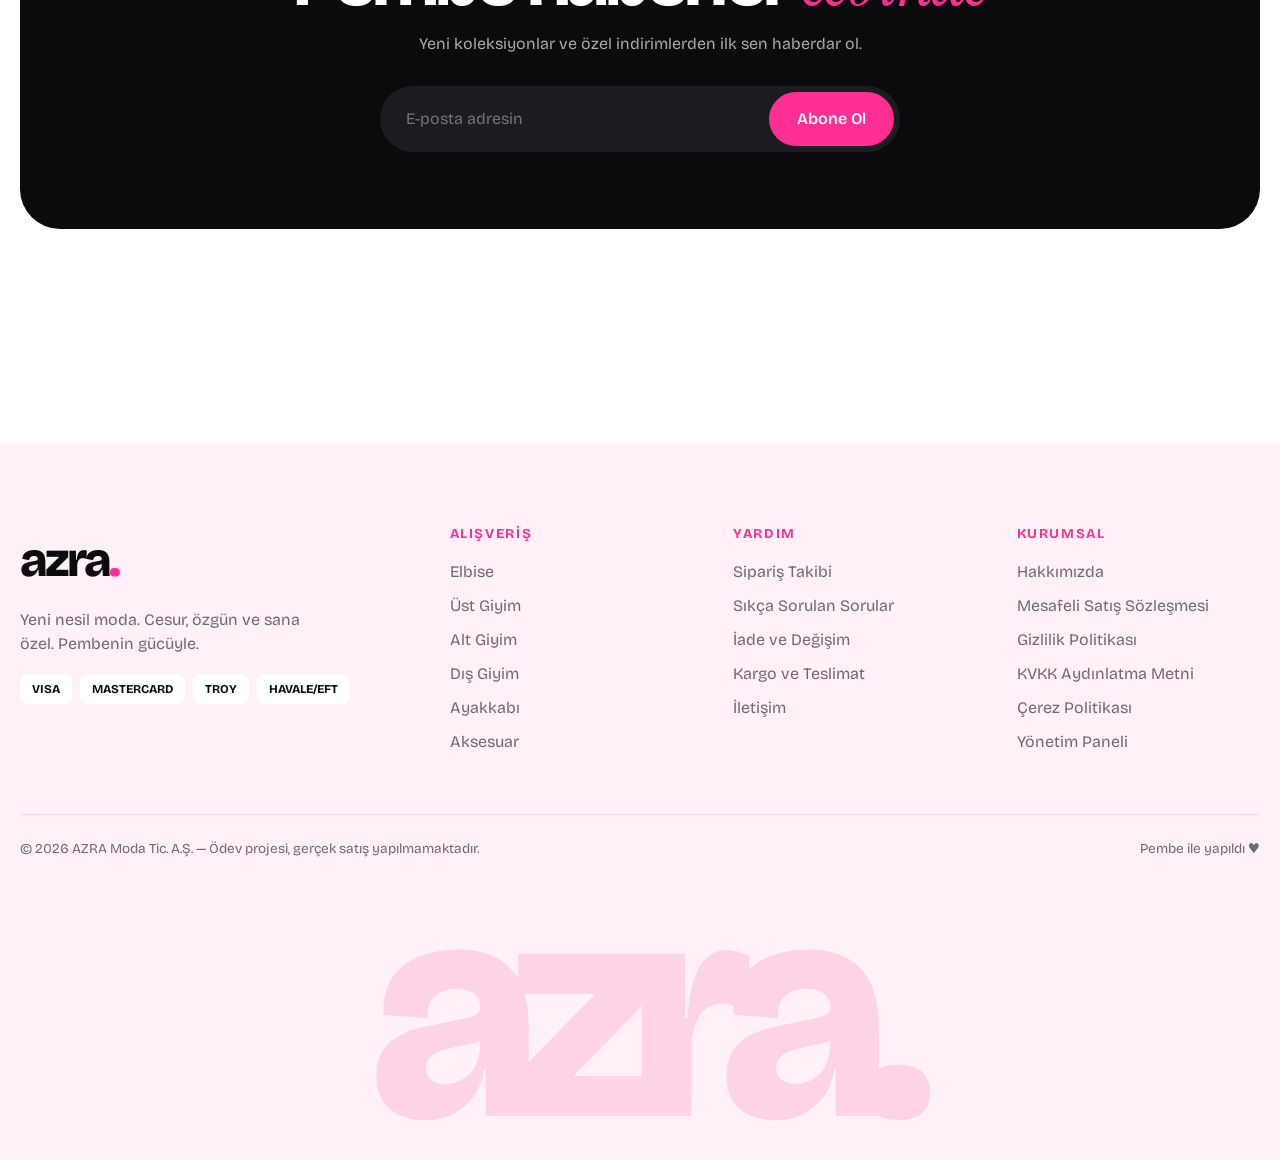
==== commit 1e663213: "Ana sayfa metni yeni soft palete göre güncellendi Co-Authored-By: Claude Sonnet 5.5 <noreply@anthrop" ====
--- a/index.html
+++ b/index.html
@@ -3,7 +3,7 @@
 <head>
 <meta charset="utf-8"><meta name="viewport" content="width=device-width,initial-scale=1">
 <title>AZRA — Yeni Nesil Moda</title>
-<meta name="description" content="AZRA: pembe, siyah ve beyazın gücüyle yeni nesil giyim mağazası.">
+<meta name="description" content="AZRA: toz gülden adaçayına yumuşak tonlarla yeni nesil giyim mağazası.">
 <link rel="stylesheet" href="css/style.css">
 <script defer src="js/data.js"></script><script defer src="js/app.js"></script><script defer src="js/pages.js"></script>
 </head>
@@ -15,7 +15,7 @@
   <div>
    <span class="eyebrow rv">Sonbahar / Kış 2026</span>
    <h1 style="margin-top:18px"><span class="mask"><span>Stilini</span></span><span class="mask" style="--d:.12s"><span><span class="serif">yeniden</span></span></span><span class="mask" style="--d:.24s"><span>yaz<span class="pink">.</span></span></span></h1>
-   <p class="lead rv" style="--d:.4s">Pembenin cesareti, siyahın zarafeti, beyazın sadeliği. Sana özel yeni nesil koleksiyon artık yayında.</p>
+   <p class="lead rv" style="--d:.4s">Renkler yumuşadı, tarzın değil. Yeni sezon koleksiyonu artık yayında.</p>
    <div class="cta rv" style="--d:.5s"><a class="btn" href="products.html?f=new">Koleksiyonu Keşfet →</a><a class="btn ghost" href="products.html?f=sale">İndirimler</a></div>
    <div class="hero-stats rv" style="--d:.6s"><div><b data-count="48000" data-suf="+">0</b><span>Mutlu müşteri</span></div><div><b data-count="1200" data-suf="+">0</b><span>Özgün ürün</span></div><div><b>4.8★</b><span>Ortalama puan</span></div></div>
   </div>
@@ -63,7 +63,7 @@
 
 <!-- KAMPANYA -->
 <section class="sec" style="padding-top:0"><div class="wrap">
- <div class="promo rv z"><div class="t"><span class="eyebrow" style="color:#fff">Sınırlı süre</span><h2 style="margin-top:14px">İlk alışverişe<br><span class="serif">%15</span> indirim</h2><p>Üye ol, kodu sepette kullan; sonbaharın en pembe fırsatını kaçırma.</p><div class="code">HOSGELDIN</div><br><a class="btn light" href="login.html">Hemen Üye Ol →</a></div>
+ <div class="promo rv z"><div class="t"><span class="eyebrow" style="color:#fff">Sınırlı süre</span><h2 style="margin-top:14px">İlk alışverişe<br><span class="serif">%15</span> indirim</h2><p>Üye ol, kodu sepette kullan; sonbaharın en güzel fırsatını kaçırma.</p><div class="code">HOSGELDIN</div><br><a class="btn light" href="login.html">Hemen Üye Ol →</a></div>
   <div class="v"><div class="circle" data-speed=".1" style="width:340px;height:340px;background:#ff7ab8;right:-60px;top:-60px"></div><div class="circle" data-speed="-.07" style="width:180px;height:180px;background:#0b0b0d;left:6%;bottom:-50px"></div>
    <div class="tk tk-b" data-speed="-.06" aria-hidden="true"><span>sınırlı süre</span><b class="serif">fırsat</b><span>★ ★ ★</span></div>
    <button type="button" class="tk tk-a" id="tk-a" data-speed=".05" aria-label="HOSGELDIN kodunu kopyala">
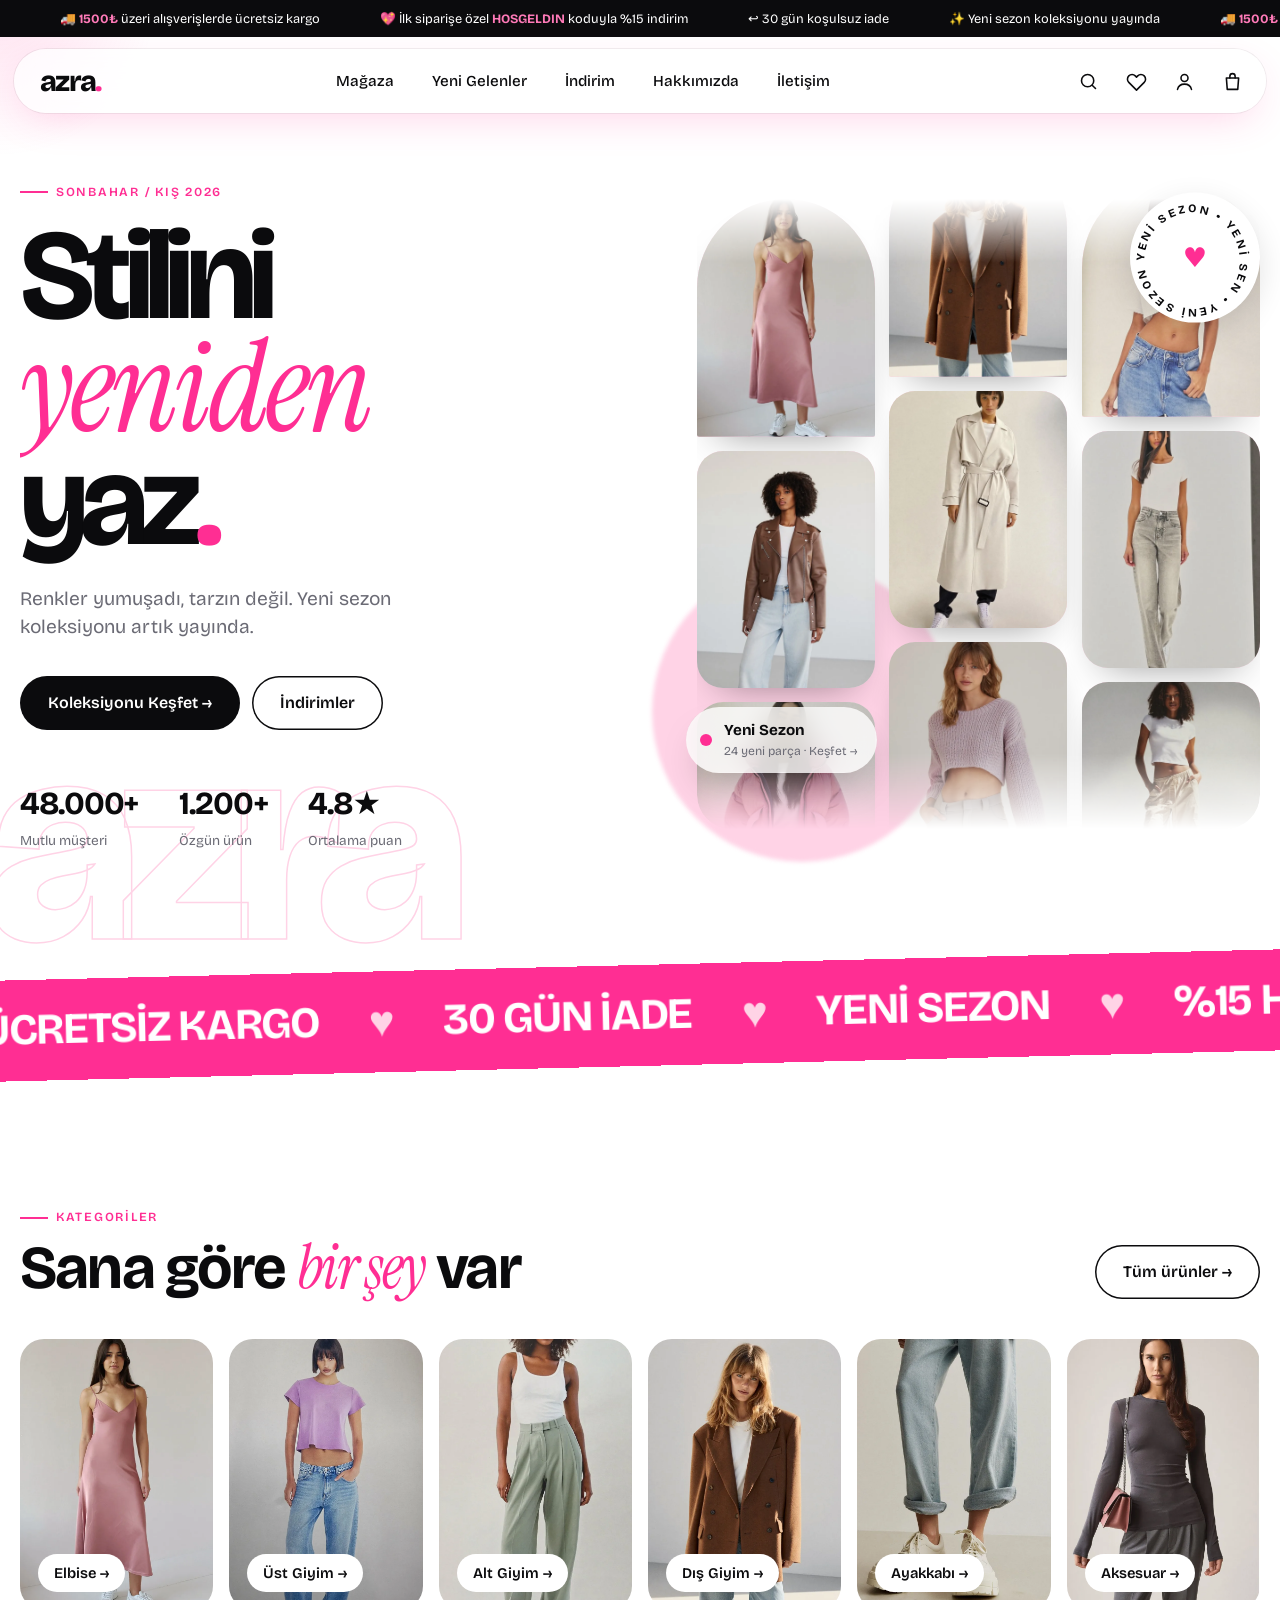
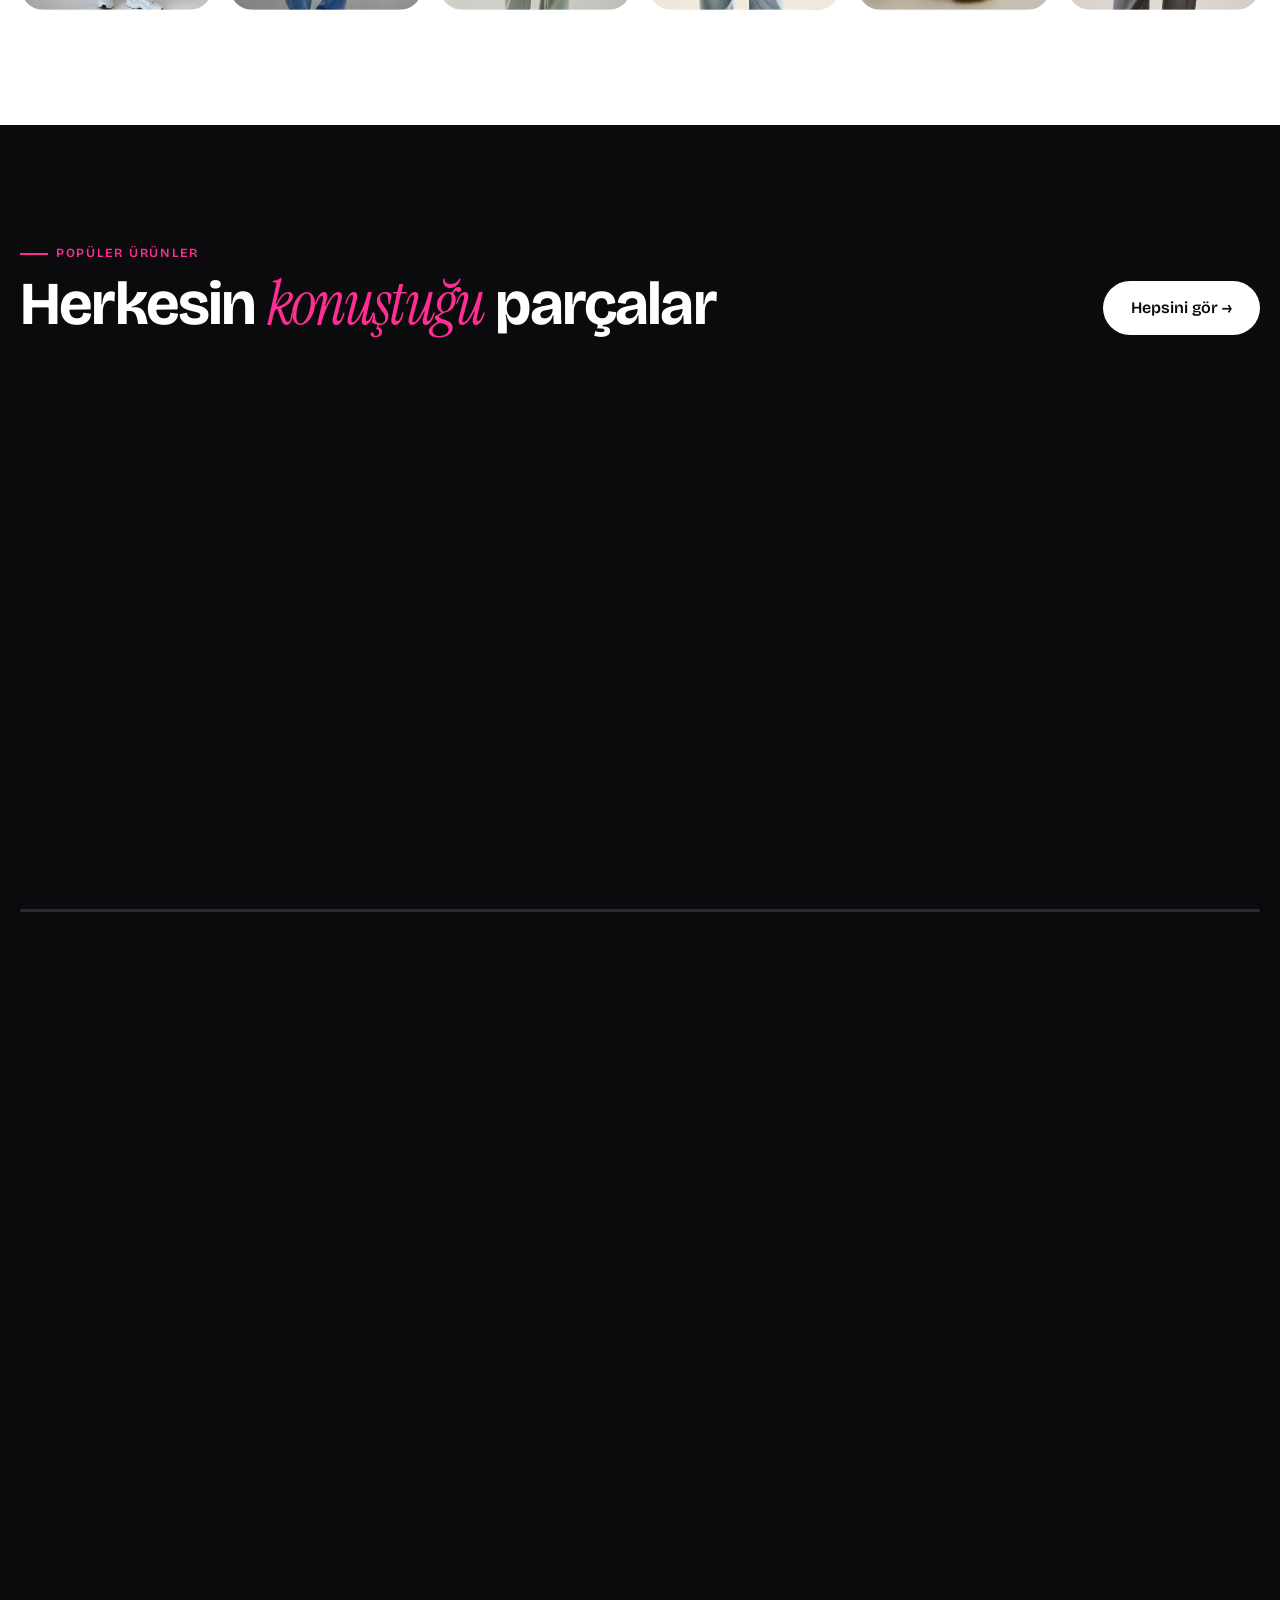
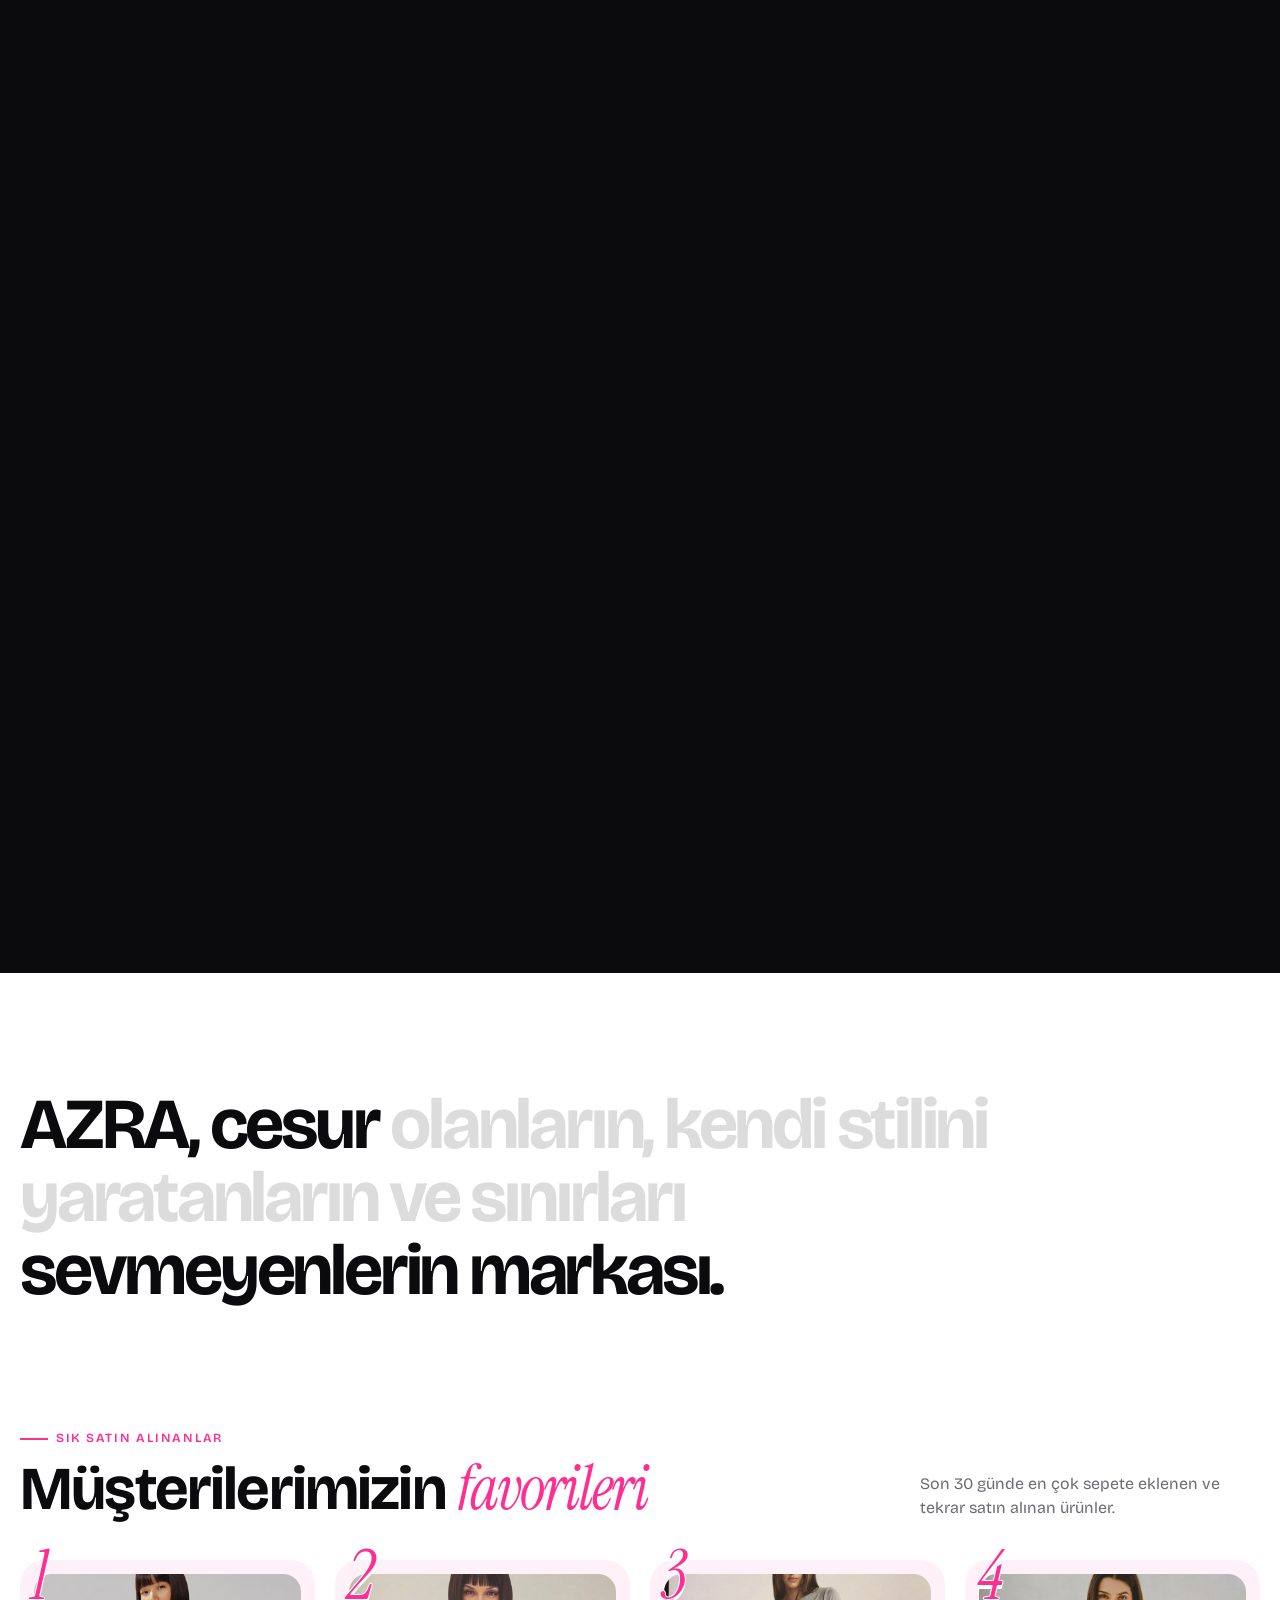
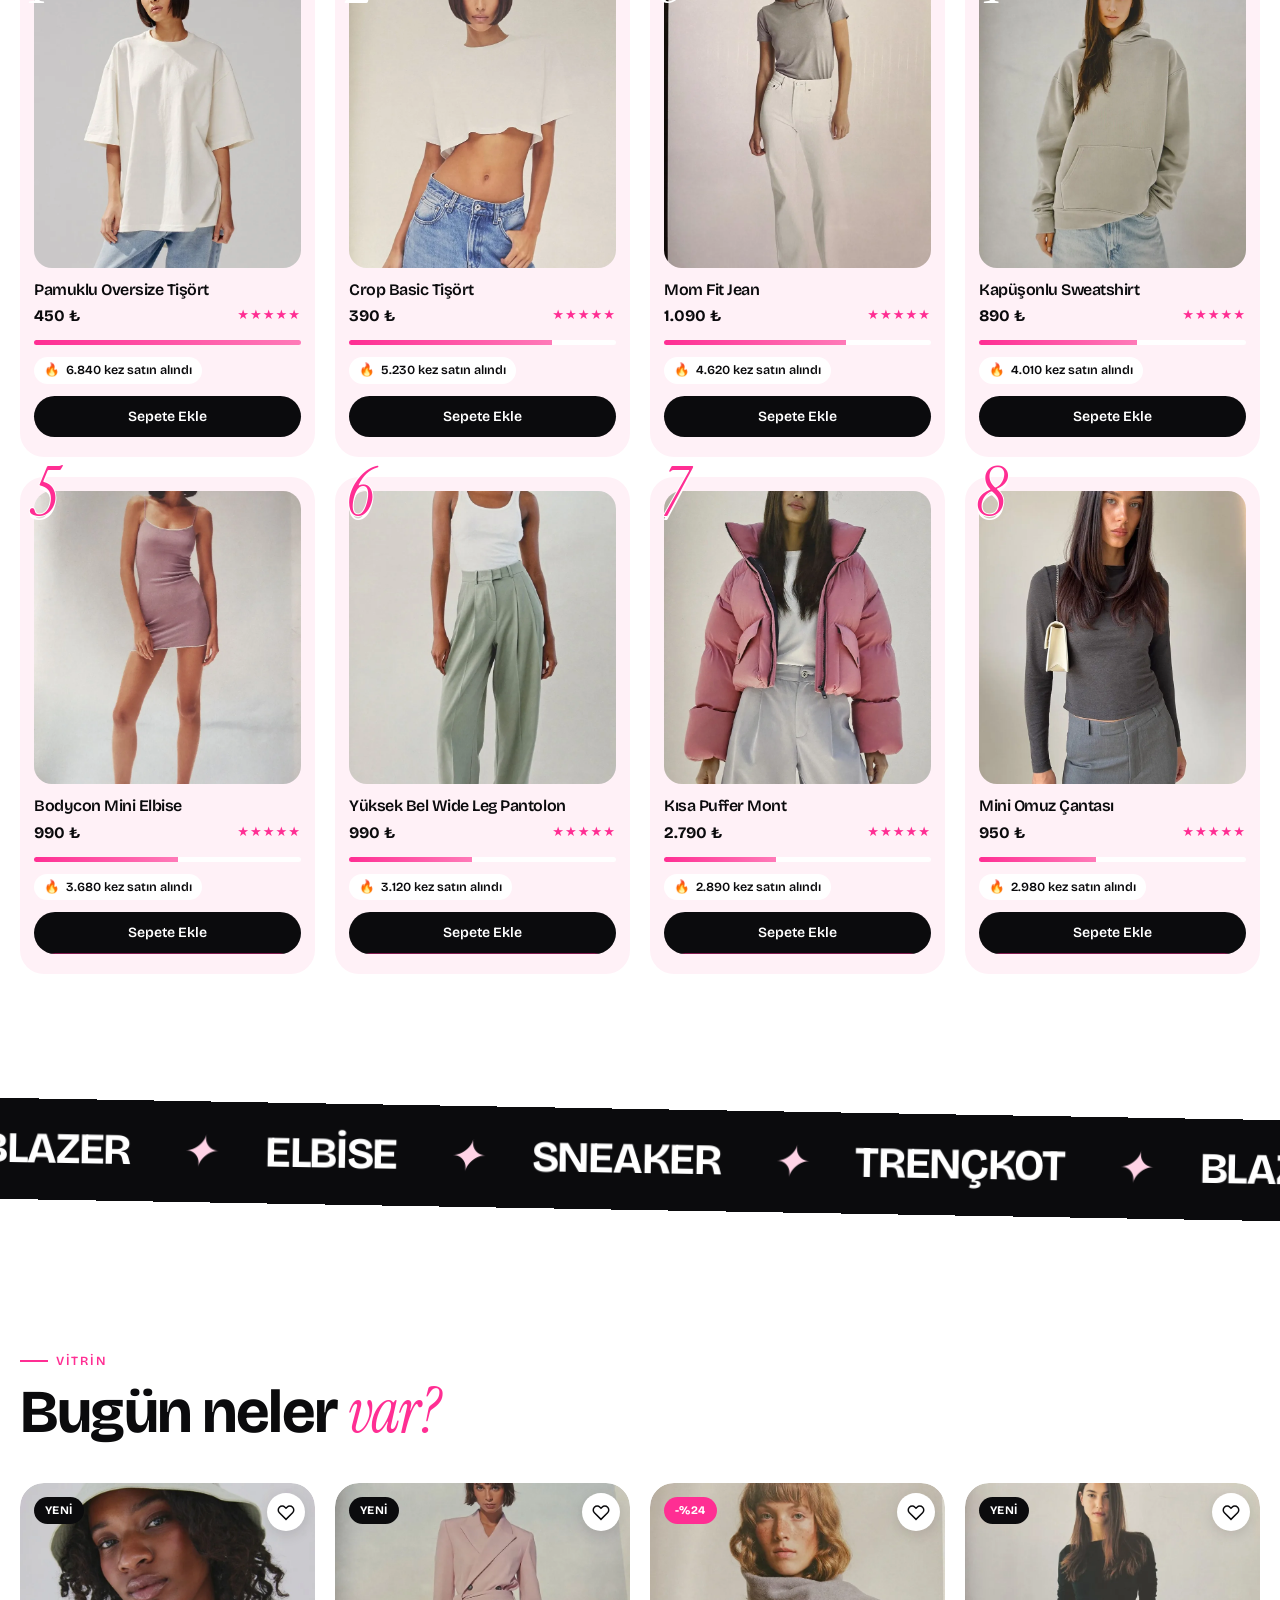
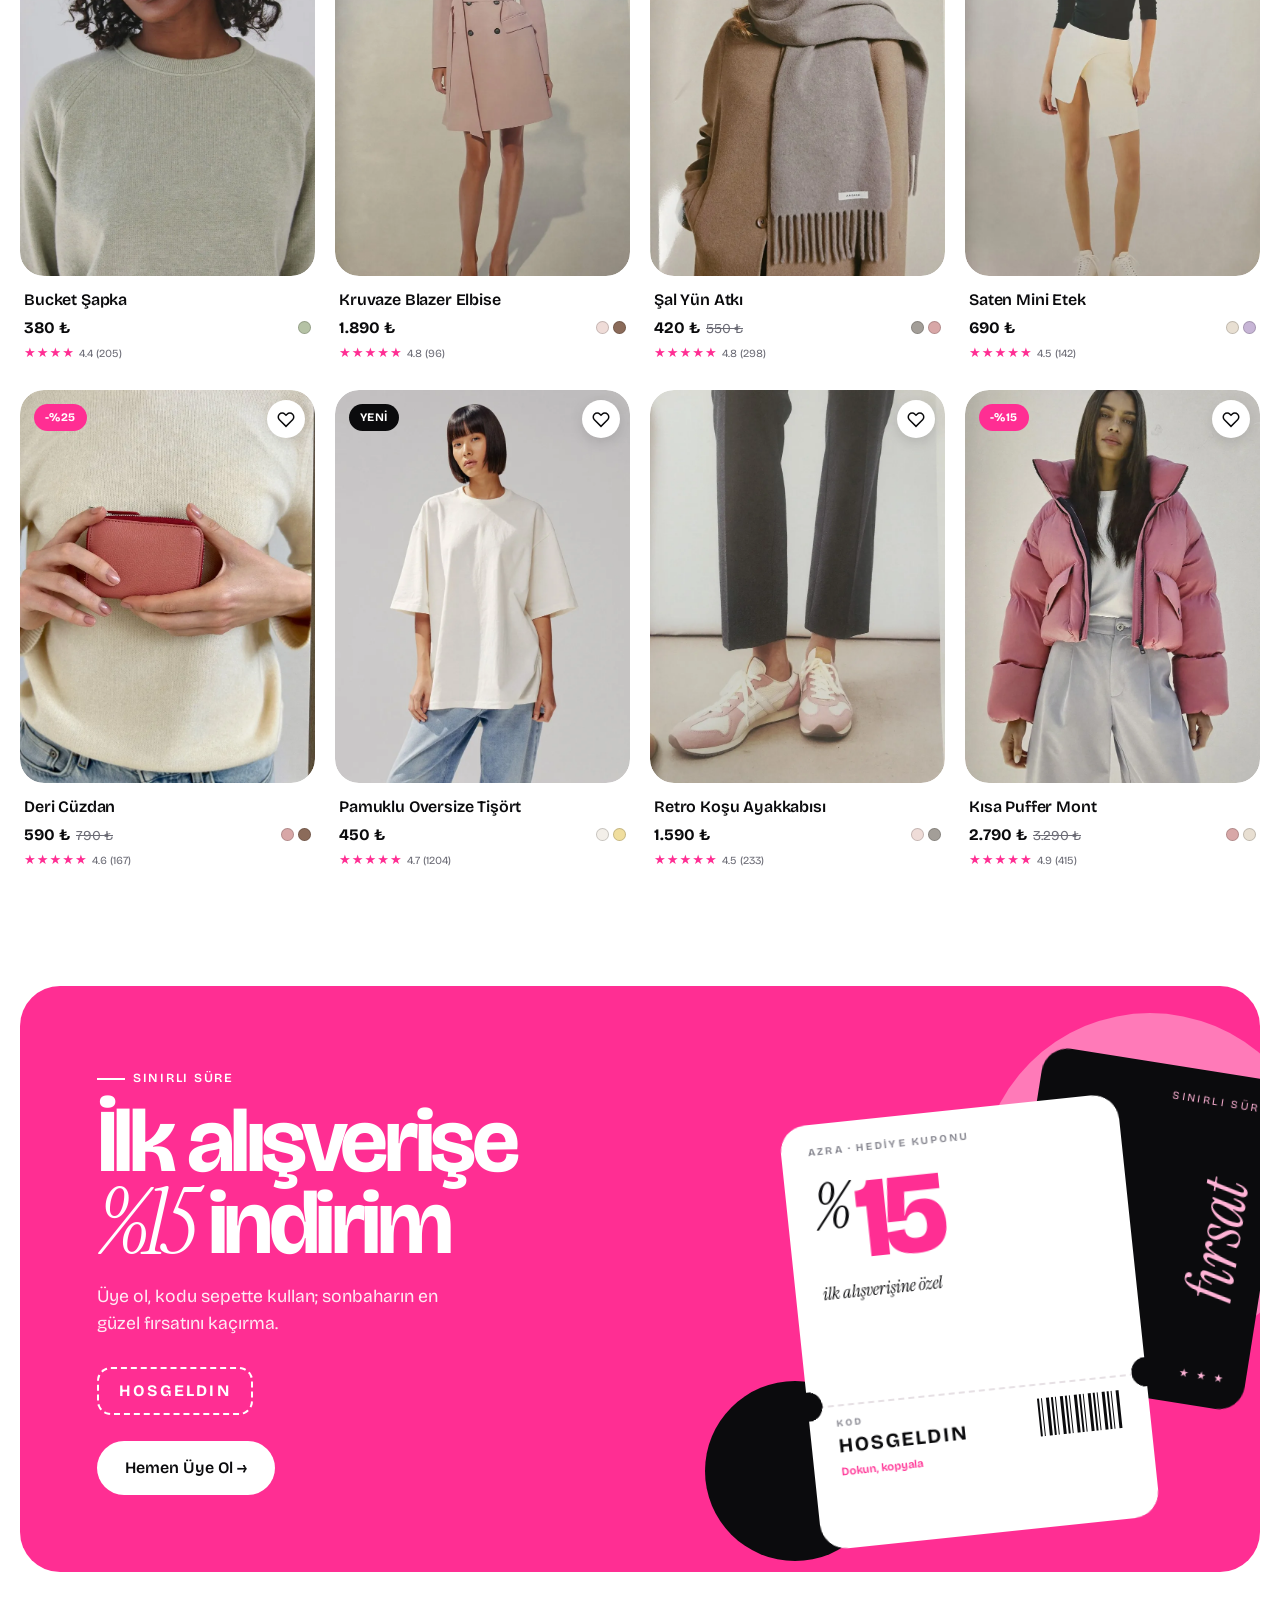
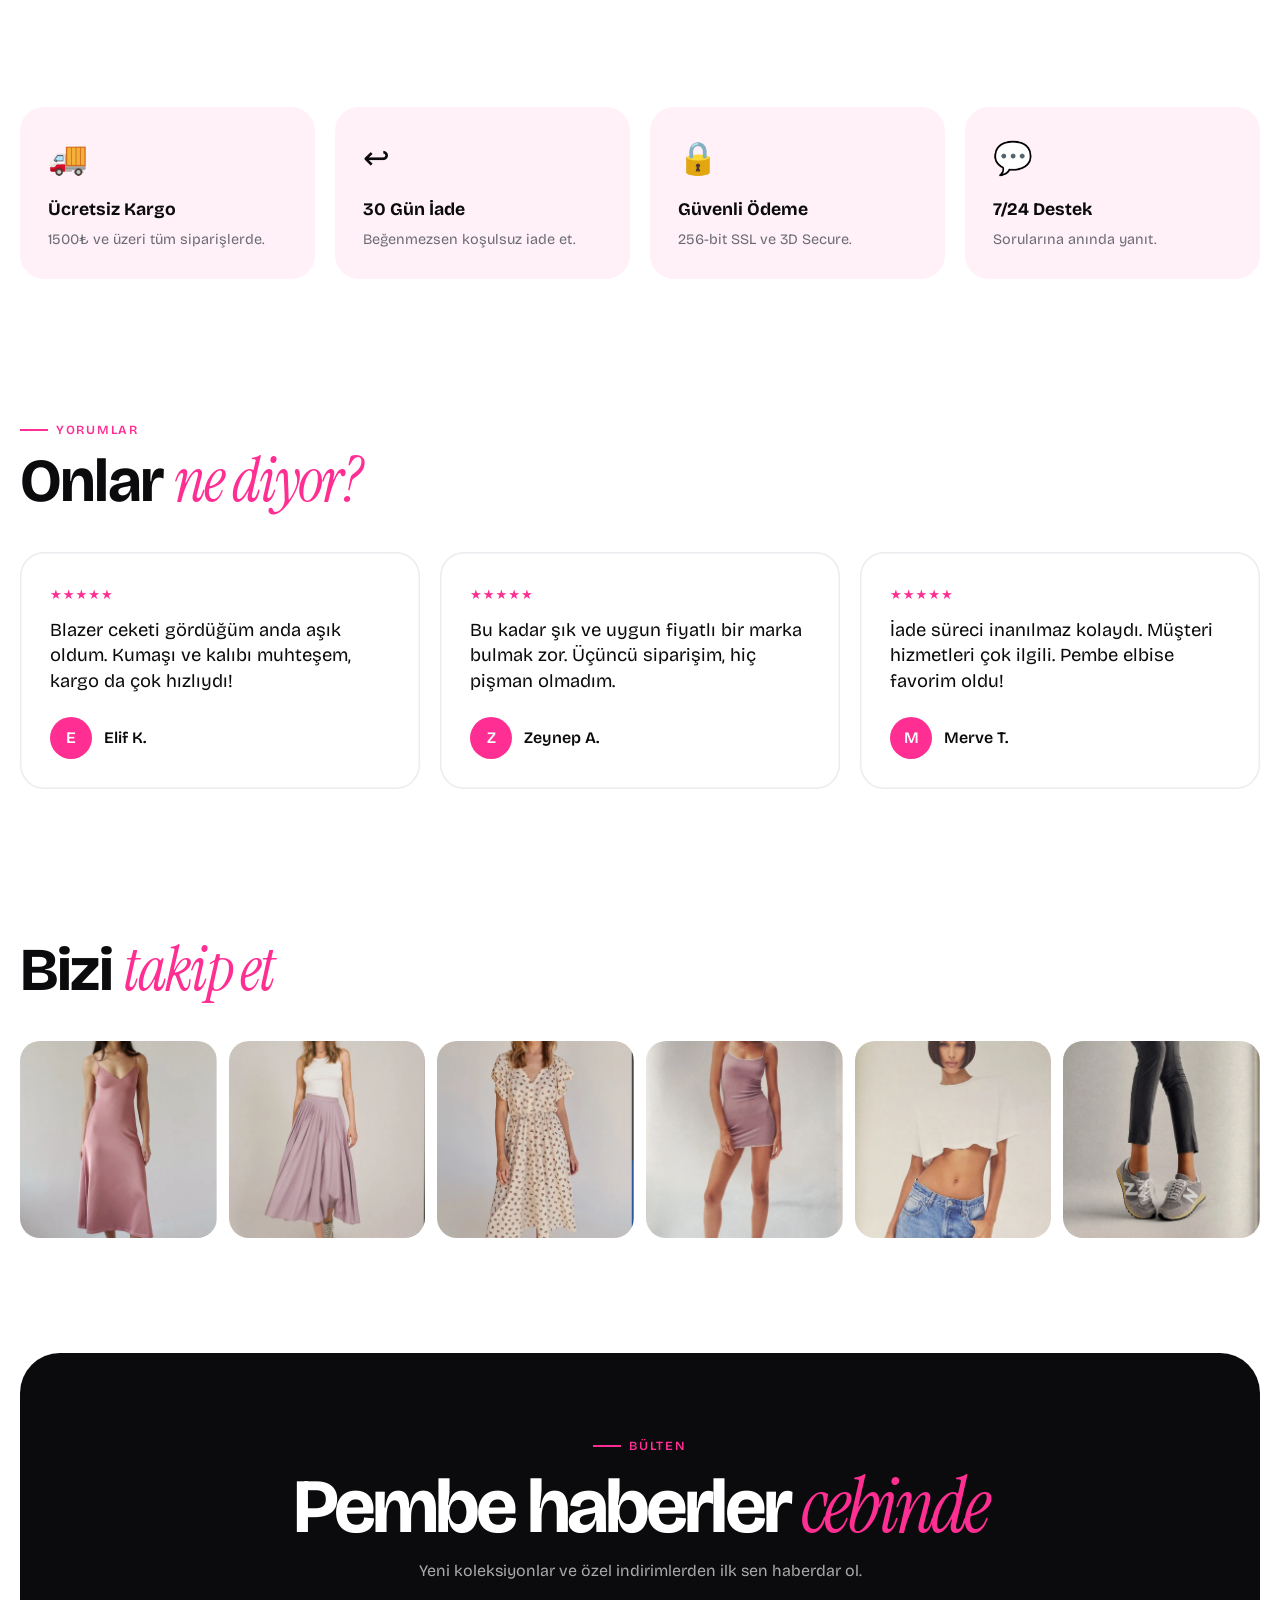
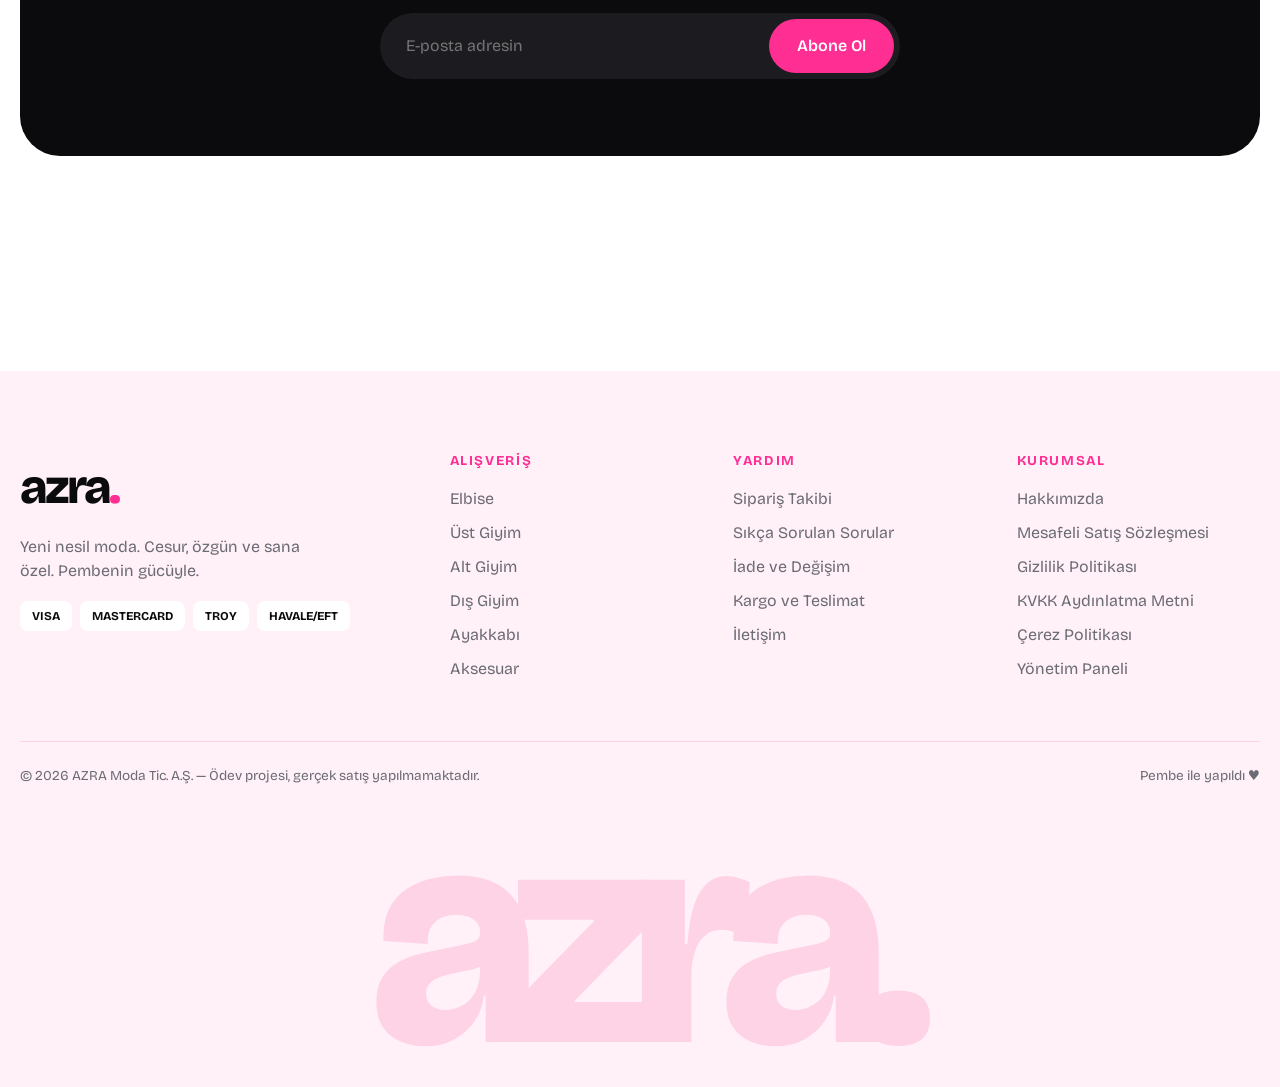
==== commit 49306e62: "Manifesto cümlesinden 'Pembe bir renkten fazlası' kaldırıldı Co-Authored-By: Claude Sonnet 5.5 <nore" ====
--- a/index.html
+++ b/index.html
@@ -44,7 +44,7 @@
 </div></section>
 
 <!-- MANİFESTO -->
-<section class="sec"><div class="wrap"><p class="statement">Pembe bir renkten fazlası. AZRA, cesur olanların, kendi stilini yaratanların ve sınırları sevmeyenlerin markası.</p></div></section>
+<section class="sec"><div class="wrap"><p class="statement">AZRA, cesur olanların, kendi stilini yaratanların ve sınırları sevmeyenlerin markası.</p></div></section>
 
 <!-- SIK SATIN ALINANLAR -->
 <section class="sec" style="padding-top:0"><div class="wrap">
